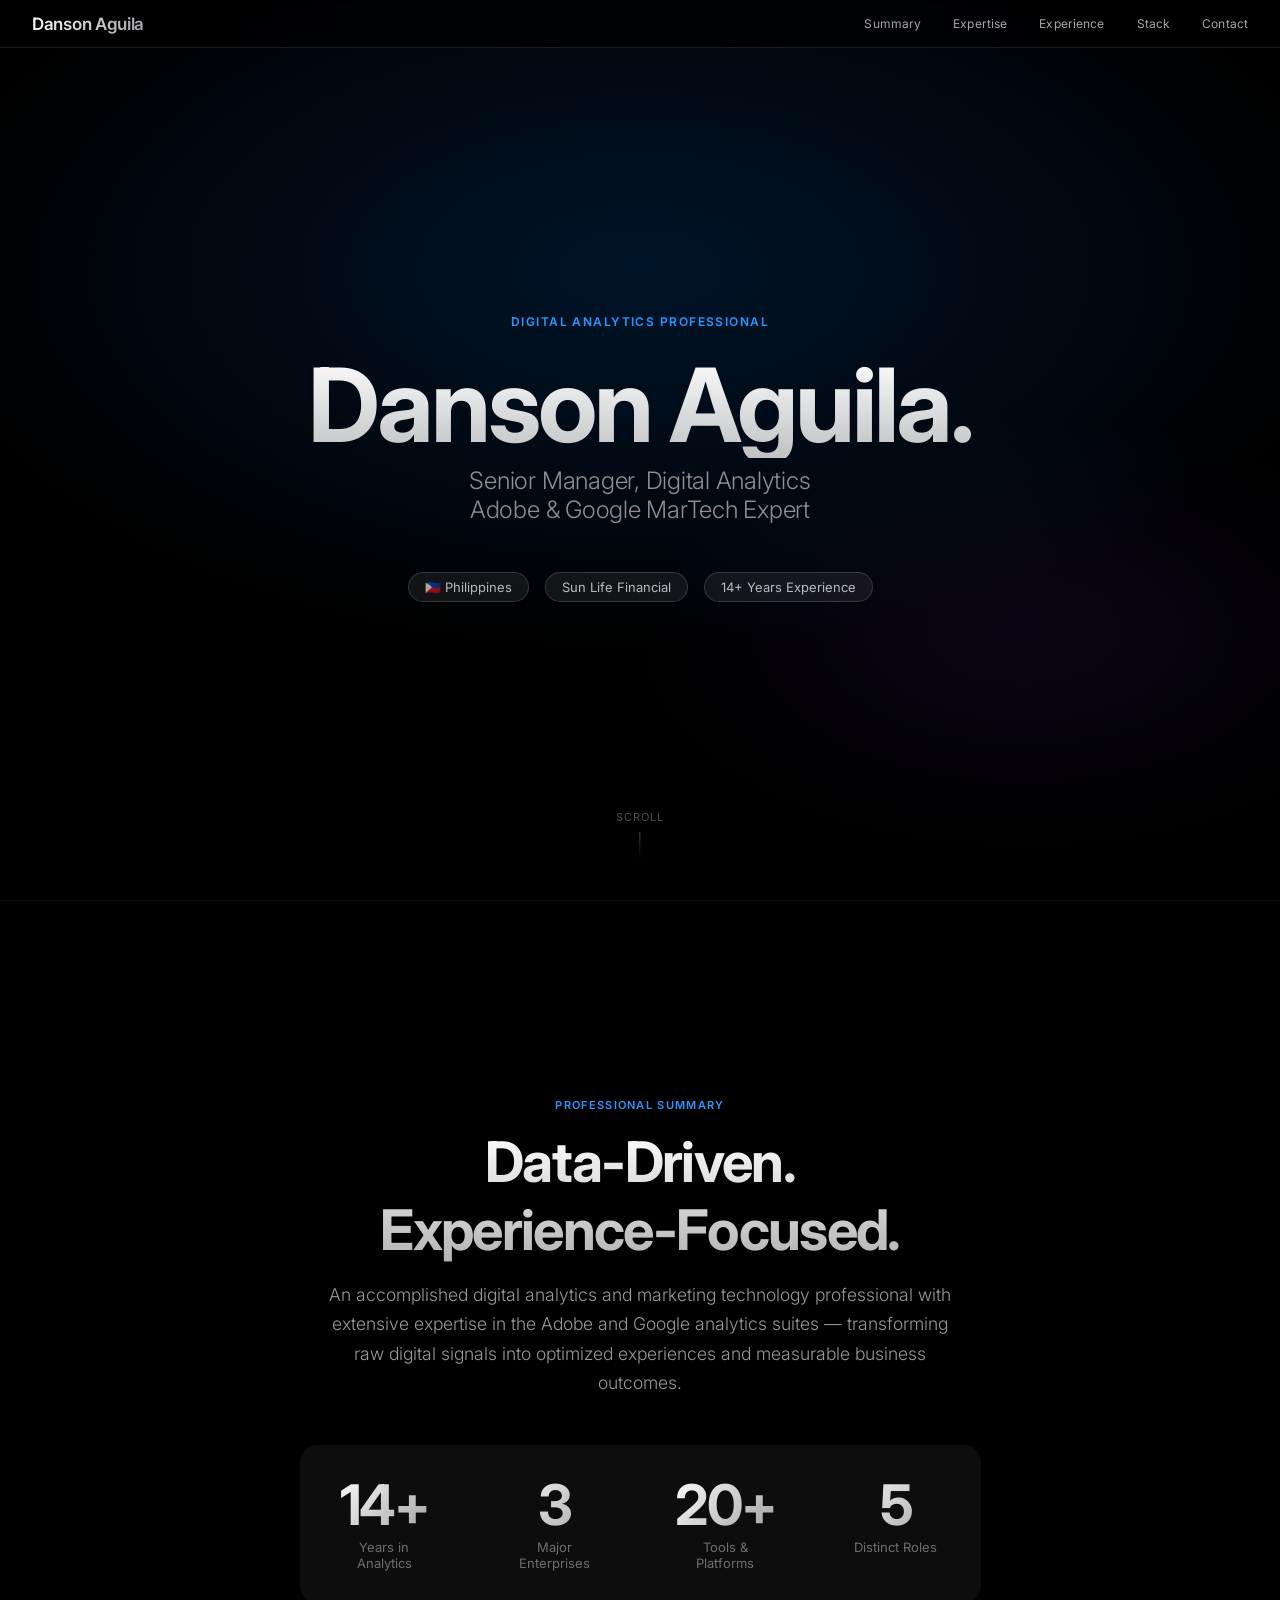
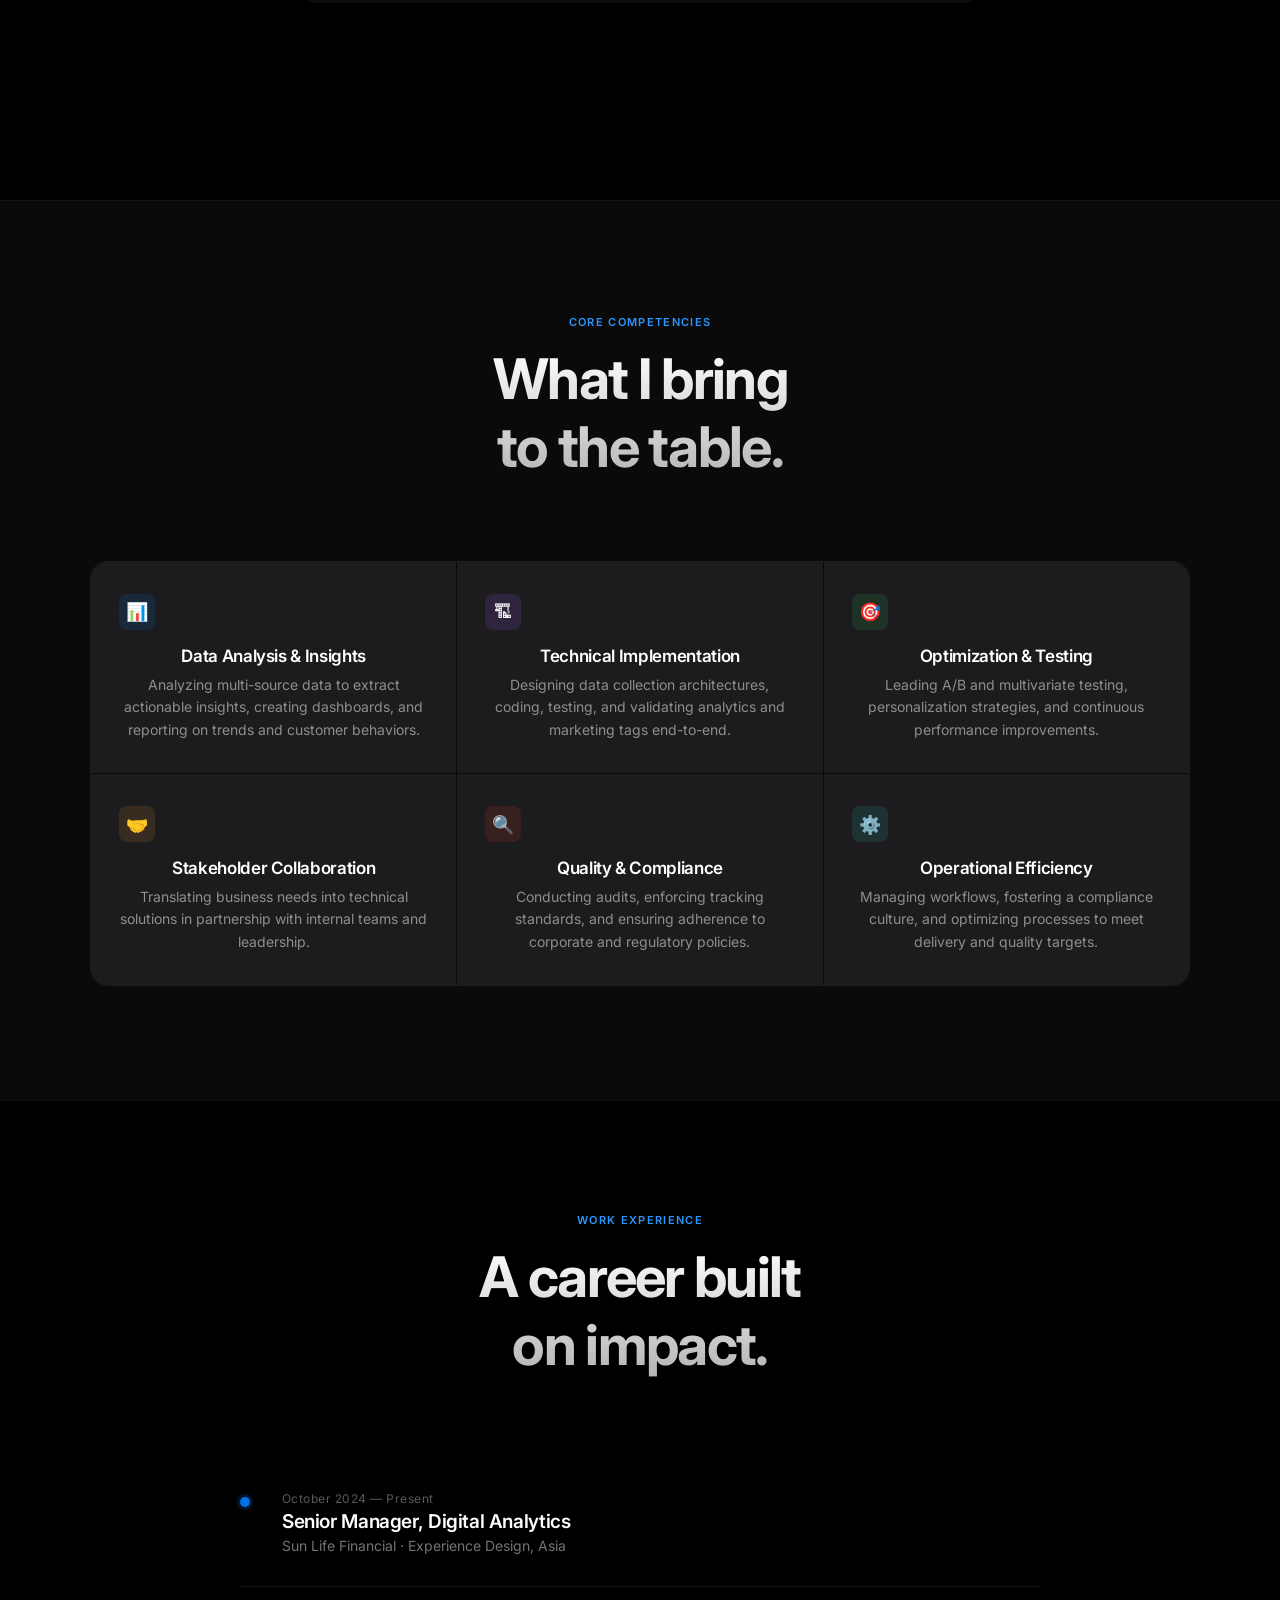
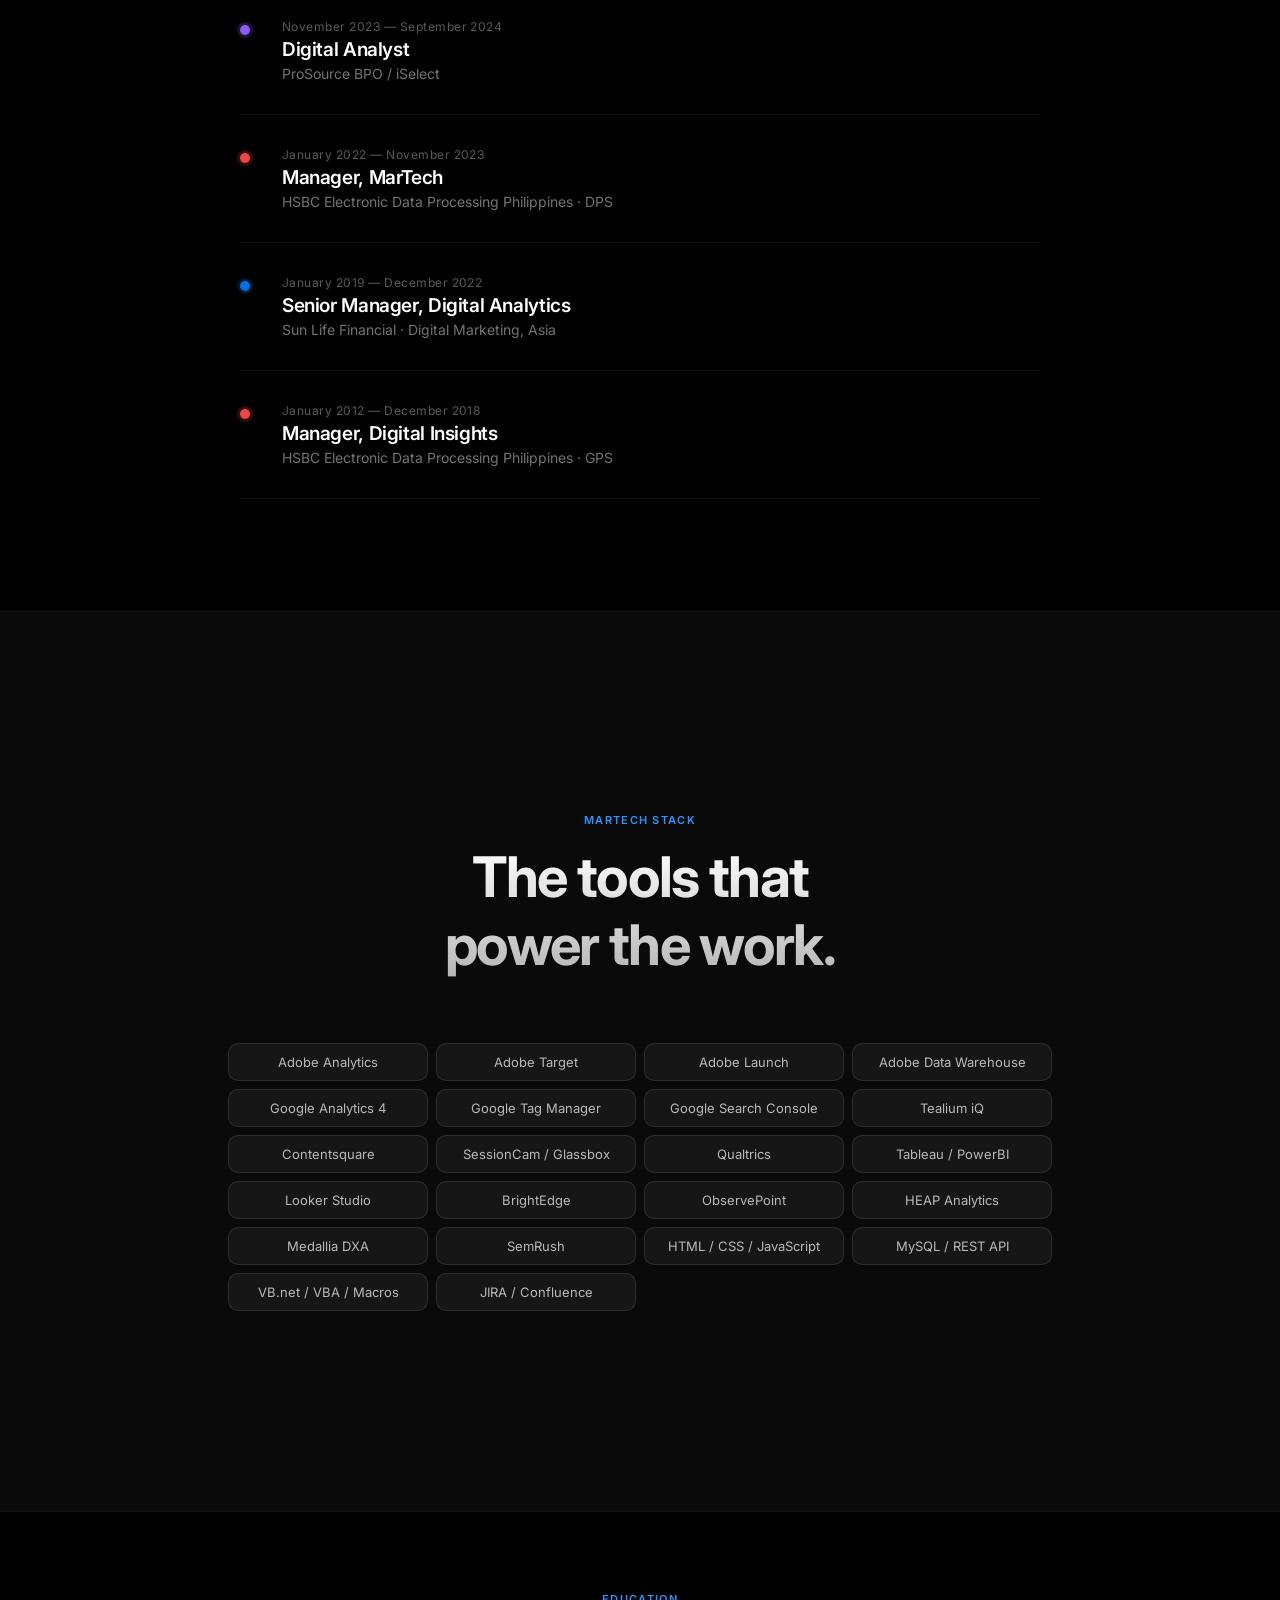
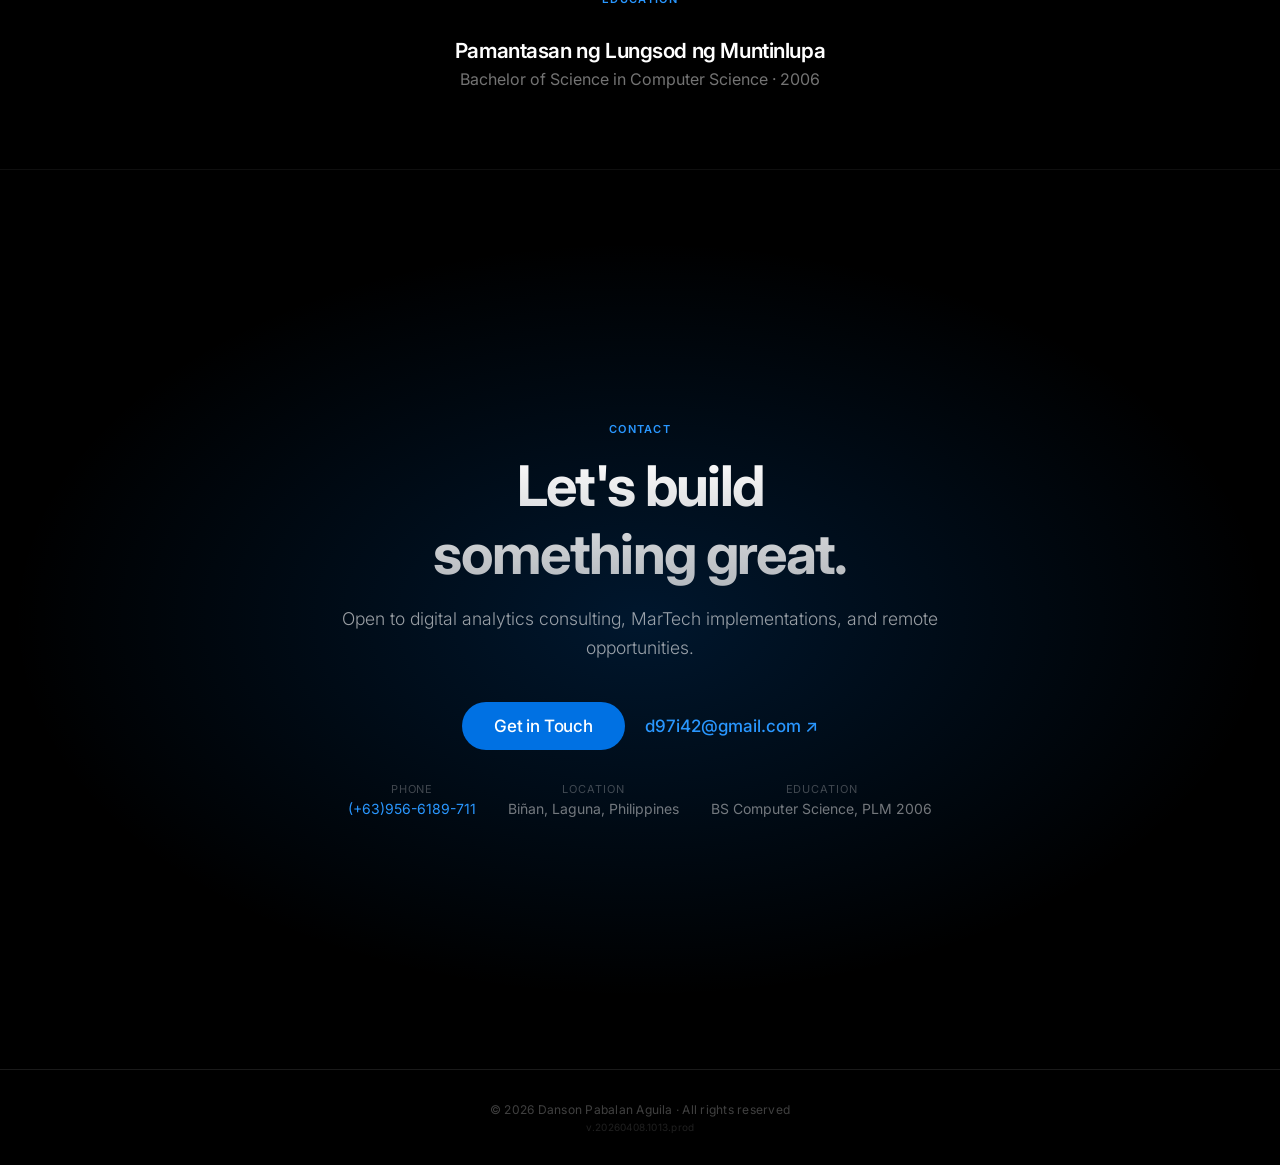
==== index.html @ a5441a05 "Update index.html" ====
<!DOCTYPE html>
<html lang="en">
<head>
<meta charset="UTF-8">
<meta name="viewport" content="width=device-width, initial-scale=1.0">
<title>Danson Aguila | Digital Analytics Professional</title>
<link rel="preconnect" href="https://fonts.googleapis.com">
<link href="https://fonts.googleapis.com/css2?family=Inter:wght@200;300;400;600;700&display=swap" rel="stylesheet">

<!-- Google Tag Manager -->
<script src="/scripts/gtm.js"></script>

<style>
  * { margin: 0; padding: 0; box-sizing: border-box; }

  :root {
    --apple-white: #f5f5f7;
    --apple-black: #1d1d1f;
    --apple-gray: #6e6e73;
    --apple-blue: #0071e3;
    --apple-blue-light: #2997ff;
    --apple-surface: #161617;
    --apple-card: #1c1c1e;
    --apple-card-border: rgba(255,255,255,0.08);
    --apple-divider: rgba(255,255,255,0.1);
    --font: -apple-system, BlinkMacSystemFont, 'SF Pro Display', 'Inter', 'Helvetica Neue', sans-serif;
  }

  html { scroll-behavior: smooth; }

  body {
    background: #000;
    color: var(--apple-white);
    font-family: var(--font);
    -webkit-font-smoothing: antialiased;
    overflow-x: hidden;
  }

  /* ===== NAV ===== */
  nav {
    position: fixed; top: 0; left: 0; right: 0; z-index: 100;
    background: rgba(0,0,0,0.72);
    backdrop-filter: blur(20px) saturate(180%);
    -webkit-backdrop-filter: blur(20px) saturate(180%);
    border-bottom: 0.5px solid rgba(255,255,255,0.1);
    display: flex; align-items: center; justify-content: space-between;
    padding: 0 2rem; height: 48px;
  }

  .nav-brand {
    font-size: 17px; font-weight: 600;
    background: linear-gradient(135deg, #fff 0%, #a0a0a5 100%);
    -webkit-background-clip: text; -webkit-text-fill-color: transparent;
    background-clip: text;
    letter-spacing: -0.3px;
  }

  .nav-links { display: flex; gap: 2rem; }
  .nav-links a {
    color: rgba(255,255,255,0.65); text-decoration: none;
    font-size: 12px; letter-spacing: 0.01em;
    transition: color 0.2s;
  }
  .nav-links a:hover { color: #fff; }

  /* ===== SLIDES ===== */
  .slide {
    min-height: 100vh;
    display: flex; flex-direction: column;
    align-items: center; justify-content: center;
    text-align: center; padding: 80px 2rem 4rem;
    position: relative; overflow: hidden;
  }

  .slide-hero {
    background:
      radial-gradient(ellipse 80% 60% at 50% 30%, rgba(0,113,227,0.18) 0%, transparent 70%),
      radial-gradient(ellipse 50% 40% at 80% 70%, rgba(100,50,200,0.10) 0%, transparent 60%),
      #000;
  }

  .slide-dark {
    background: #000;
    border-top: 0.5px solid rgba(255,255,255,0.06);
  }

  .slide-surface {
    background: #0a0a0a;
    border-top: 0.5px solid rgba(255,255,255,0.06);
  }

  .slide-cta {
    background:
      radial-gradient(ellipse 70% 60% at 50% 50%, rgba(0,113,227,0.2) 0%, transparent 70%),
      #000;
    border-top: 0.5px solid rgba(255,255,255,0.06);
  }

  /* ===== HERO ===== */
  .hero-eyebrow {
    font-size: 12px; font-weight: 600; letter-spacing: 0.12em;
    text-transform: uppercase; color: var(--apple-blue-light);
    margin-bottom: 1.5rem;
    opacity: 0; animation: fadeUp 0.8s 0.2s ease forwards;
  }

  .hero-title {
    font-size: clamp(3rem, 8vw, 7rem);
    font-weight: 700; line-height: 1.03; letter-spacing: -0.03em;
    background: linear-gradient(180deg, #fff 0%, rgba(255,255,255,0.75) 100%);
    -webkit-background-clip: text; -webkit-text-fill-color: transparent;
    background-clip: text;
    margin-bottom: 0.5rem;
    opacity: 0; animation: fadeUp 0.8s 0.35s ease forwards;
  }

  .hero-subtitle {
    font-size: clamp(1.1rem, 2.5vw, 1.5rem);
    font-weight: 300; letter-spacing: -0.01em;
    color: rgba(255,255,255,0.55);
    margin-bottom: 3rem;
    opacity: 0; animation: fadeUp 0.8s 0.5s ease forwards;
  }

  .hero-meta {
    display: flex; gap: 1rem; justify-content: center; flex-wrap: wrap;
    opacity: 0; animation: fadeUp 0.8s 0.65s ease forwards;
  }

  .meta-pill {
    background: rgba(255,255,255,0.07);
    border: 0.5px solid rgba(255,255,255,0.15);
    border-radius: 100px; padding: 6px 16px;
    font-size: 13px; color: rgba(255,255,255,0.7);
  }

  .scroll-cue {
    position: absolute; bottom: 2.5rem; left: 50%; transform: translateX(-50%);
    opacity: 0; animation: fadeIn 1s 1.2s ease forwards;
    font-size: 11px; letter-spacing: 0.08em; text-transform: uppercase;
    color: rgba(255,255,255,0.3); text-align: center;
    pointer-events: none;
  }
  .scroll-cue::after {
    content: ''; display: block; width: 1px; height: 28px;
    background: linear-gradient(to bottom, rgba(255,255,255,0.3), transparent);
    margin: 8px auto 0;
  }

  /* ===== SECTION TYPOGRAPHY ===== */
  .section-label {
    font-size: 11px; font-weight: 600; letter-spacing: 0.12em;
    text-transform: uppercase; color: var(--apple-blue-light);
    margin-bottom: 1rem;
  }

  .section-title {
    font-size: clamp(2rem, 5vw, 3.5rem);
    font-weight: 700; letter-spacing: -0.03em;
    background: linear-gradient(180deg, #fff 0%, rgba(255,255,255,0.7) 100%);
    -webkit-background-clip: text; -webkit-text-fill-color: transparent;
    background-clip: text;
    margin-bottom: 1rem;
  }

  .section-body {
    font-size: 1.1rem; font-weight: 300; line-height: 1.65;
    color: rgba(255,255,255,0.6); max-width: 640px; margin: 0 auto;
  }

  /* ===== STAT ROW ===== */
  .stat-row {
    display: flex; gap: 1px; justify-content: center;
    flex-wrap: wrap; max-width: 1000px; margin: 3rem auto 0;
    background: rgba(255,255,255,0.06); border-radius: 18px; overflow: hidden;
  }

  .stat {
    flex: 1; min-width: 160px;
    padding: 2rem; text-align: center;
    background: #0d0d0d;
  }

  .stat-num {
    font-size: 3.5rem; font-weight: 700; letter-spacing: -0.04em;
    background: linear-gradient(135deg, #fff, rgba(255,255,255,0.6));
    -webkit-background-clip: text; -webkit-text-fill-color: transparent;
    background-clip: text;
    line-height: 1;
  }

  .stat-label {
    font-size: 13px; color: rgba(255,255,255,0.4); margin-top: 6px;
  }

  /* ===== CARD GRID ===== */
  .card-grid {
    display: grid;
    grid-template-columns: repeat(auto-fit, minmax(280px, 1fr));
    gap: 1px; width: 100%; max-width: 1100px;
    margin: 4rem auto 0;
    border: 1px solid rgba(255,255,255,0.08);
    border-radius: 18px; overflow: hidden;
  }

  .card {
    background: var(--apple-card);
    padding: 2rem 1.75rem;
    transition: background 0.2s;
  }

  .card:hover { background: #242424; }

  .card-icon {
    width: 36px; height: 36px; border-radius: 8px;
    display: flex; align-items: center; justify-content: center;
    font-size: 18px; margin-bottom: 1rem;
  }

  .card-icon-blue   { background: rgba(0,113,227,0.15); }
  .card-icon-purple { background: rgba(150,80,230,0.15); }
  .card-icon-green  { background: rgba(40,200,100,0.12); }
  .card-icon-orange { background: rgba(255,150,40,0.12); }
  .card-icon-red    { background: rgba(255,60,60,0.12); }
  .card-icon-teal   { background: rgba(40,200,200,0.12); }

  .card h3 {
    font-size: 17px; font-weight: 600; letter-spacing: -0.02em;
    margin-bottom: 0.5rem; color: #fff;
  }

  .card p {
    font-size: 14px; line-height: 1.6; color: rgba(255,255,255,0.5);
  }

  /* ===== TIMELINE ===== */
  .timeline { width: 100%; max-width: 800px; margin: 4rem auto 0; }

  .timeline-item {
    display: flex; gap: 2rem; align-items: flex-start;
    padding: 2rem 0;
    border-bottom: 0.5px solid rgba(255,255,255,0.07);
    opacity: 0; transform: translateY(20px);
    transition: opacity 0.5s ease, transform 0.5s ease;
  }

  .timeline-item.visible { opacity: 1; transform: translateY(0); }

  .timeline-dot {
    width: 10px; height: 10px; border-radius: 50%;
    background: var(--apple-blue); flex-shrink: 0; margin-top: 6px;
    box-shadow: 0 0 0 3px rgba(0,113,227,0.2);
  }

  .timeline-content { flex: 1; text-align: left; }

  .timeline-period {
    font-size: 12px; color: rgba(255,255,255,0.35);
    letter-spacing: 0.04em; margin-bottom: 4px;
  }

  .timeline-role {
    font-size: 19px; font-weight: 600; letter-spacing: -0.02em;
    color: #fff; margin-bottom: 4px;
  }

  .timeline-company {
    font-size: 14px; color: rgba(255,255,255,0.45);
  }

  /* ===== SKILLS GRID ===== */
  .skills-grid {
    display: grid;
    grid-template-columns: repeat(auto-fit, minmax(200px, 1fr));
    gap: 8px; max-width: 1000px; margin: 3rem auto 0;
  }

  .skill-badge {
    background: rgba(255,255,255,0.05);
    border: 0.5px solid rgba(255,255,255,0.1);
    border-radius: 10px; padding: 10px 14px;
    font-size: 13px; color: rgba(255,255,255,0.7);
    transition: all 0.2s;
  }

  .skill-badge:hover {
    background: rgba(0,113,227,0.15);
    border-color: rgba(0,113,227,0.4);
    color: #fff;
  }

  /* ===== CTA BUTTONS ===== */
  .cta-btn {
    display: inline-block; margin-top: 2.5rem;
    background: var(--apple-blue); color: #fff;
    border-radius: 100px; padding: 14px 32px;
    font-size: 17px; font-weight: 500; text-decoration: none;
    transition: all 0.2s; cursor: pointer; border: none;
    font-family: var(--font);
    letter-spacing: -0.01em;
  }

  .cta-btn:hover { background: #0077ed; transform: scale(1.02); }
  .cta-btn:active { transform: scale(0.98); }

  .cta-secondary {
    display: inline-block; margin-top: 1rem; margin-left: 1rem;
    color: var(--apple-blue-light); font-size: 17px;
    text-decoration: none; font-weight: 500;
    transition: opacity 0.2s;
  }

  .cta-secondary:hover { opacity: 0.7; }

  /* ===== CONTACT INFO ===== */
  .contact-row {
    display: flex; gap: 2rem; justify-content: center;
    flex-wrap: wrap; margin-top: 2rem;
  }

  .contact-item {
    font-size: 14px; color: rgba(255,255,255,0.45); text-align: center;
  }

  .contact-item a {
    color: var(--apple-blue-light); text-decoration: none;
  }

  .contact-item-label {
    color: rgba(255,255,255,0.25); font-size: 11px;
    text-transform: uppercase; letter-spacing: 0.08em; margin-bottom: 4px;
  }

  /* ===== FOOTER ===== */
  footer {
    background: #000;
    border-top: 0.5px solid rgba(255,255,255,0.1);
    padding: 2rem; text-align: center;
    font-size: 12px; color: rgba(255,255,255,0.25);
    letter-spacing: 0.02em;
  }

  /* ===== ANIMATIONS ===== */
  @keyframes fadeUp {
    from { opacity: 0; transform: translateY(30px); }
    to   { opacity: 1; transform: translateY(0); }
  }

  @keyframes fadeIn {
    from { opacity: 0; }
    to   { opacity: 1; }
  }

  .reveal {
    opacity: 0; transform: translateY(24px);
    transition: opacity 0.6s ease, transform 0.6s ease;
  }

  .reveal.visible { opacity: 1; transform: translateY(0); }

  /* ===== MODAL ===== */
  .modal-overlay {
    display: none; position: fixed; inset: 0; z-index: 200;
    background: rgba(0,0,0,0.85);
    backdrop-filter: blur(12px);
    -webkit-backdrop-filter: blur(12px);
    align-items: center; justify-content: center;
  }

  .modal-overlay.open { display: flex; }

  .modal {
    background: #1c1c1e;
    border: 0.5px solid rgba(255,255,255,0.12);
    border-radius: 20px; padding: 2.5rem;
    width: min(480px, 90vw); position: relative;
  }

  .modal h3 {
    font-size: 22px; font-weight: 600;
    margin-bottom: 1.5rem; color: #fff;
  }

  .modal label {
    display: block; margin-bottom: 1rem;
  }

  .modal label span {
    display: block; font-size: 12px;
    color: rgba(255,255,255,0.4); margin-bottom: 6px;
  }

  .modal input, .modal textarea {
    width: 100%;
    background: rgba(255,255,255,0.06);
    border: 0.5px solid rgba(255,255,255,0.12);
    border-radius: 10px; padding: 10px 14px;
    color: #fff; font-family: var(--font);
    font-size: 15px; outline: none;
    transition: border-color 0.2s;
  }

  .modal input:focus, .modal textarea:focus {
    border-color: var(--apple-blue);
  }

  .modal textarea { height: 100px; resize: none; }

  .modal-close {
    position: absolute; top: 1.25rem; right: 1.25rem;
    background: rgba(255,255,255,0.1); border: none;
    color: rgba(255,255,255,0.6); border-radius: 50%;
    width: 30px; height: 30px; font-size: 16px; cursor: pointer;
    display: flex; align-items: center; justify-content: center;
    transition: background 0.2s; font-family: var(--font);
  }

  .modal-close:hover { background: rgba(255,255,255,0.18); }

  /* ===== NOTIFICATION ===== */
  .notification {
    position: fixed; bottom: 2rem; left: 50%;
    transform: translateX(-50%);
    background: #1c1c1e; border: 0.5px solid rgba(255,255,255,0.15);
    border-radius: 12px; padding: 1rem 1.5rem;
    font-size: 14px; color: #fff; z-index: 300;
    display: flex; align-items: center; gap: 1rem;
    box-shadow: 0 8px 32px rgba(0,0,0,0.5);
  }

  .notification[hidden] { display: none; }

  .notif-close {
    background: none; border: none; color: rgba(255,255,255,0.5);
    cursor: pointer; font-size: 18px; font-family: var(--font);
  }

  /* ===== SCROLL TO TOP ===== */
  #scrollToTopBtn {
    position: fixed; bottom: 2rem; right: 2rem;
    background: rgba(255,255,255,0.1);
    border: 0.5px solid rgba(255,255,255,0.15);
    color: #fff; border-radius: 50%;
    width: 42px; height: 42px; font-size: 18px;
    cursor: pointer; display: none;
    align-items: center; justify-content: center;
    transition: all 0.2s; font-family: var(--font);
    backdrop-filter: blur(10px);
  }

  #scrollToTopBtn:hover { background: rgba(255,255,255,0.18); }
  #scrollToTopBtn.visible { display: flex; }

  /* ===== RESPONSIVE ===== */
  @media (max-width: 600px) {
    .nav-links { display: none; }
    .cta-secondary { display: block; margin-left: 0; margin-top: 1rem; }
  }
</style>
</head>
<body>

<!-- Google Tag Manager (noscript fallback) -->
<noscript>
  <iframe src="https://www.googletagmanager.com/ns.html?id=GTM-WBB2NXQK"
          height="0" width="0" style="display:none;visibility:hidden"></iframe>
</noscript>

<!-- ===== NAVIGATION ===== -->
<nav>
  <span class="nav-brand"><a href="#danson">Danson Aguila</a></span>
  <div class="nav-links">
    <a href="#summary">Summary</a>
    <a href="#competencies">Expertise</a>
    <a href="#experience">Experience</a>
    <a href="#stack">Stack</a>
    <a href="#contact">Contact</a>
  </div>
</nav>

<!-- ===== SLIDE 1: HERO ===== -->
<section class="slide slide-hero" id="danson">
  <div class="hero-eyebrow">Digital Analytics Professional</div>
  <h1 class="hero-title">Danson Aguila.</h1>
  <p class="hero-subtitle">
    Senior Manager, Digital Analytics<br>
    Adobe &amp; Google MarTech Expert
  </p>
  <div class="hero-meta">
    <span class="meta-pill">🇵🇭 Philippines</span>
    <span class="meta-pill">Sun Life Financial</span>
    <span class="meta-pill">14+ Years Experience</span>
  </div>
  <div class="scroll-cue">Scroll</div>
</section>

<!-- ===== SLIDE 2: SUMMARY ===== -->
<section class="slide slide-dark" id="summary" style="padding: 7rem 2rem;">
  <div class="reveal section-label">Professional Summary</div>
  <div class="reveal section-title" style="transition-delay: 0.1s">
    Data-Driven.<br>Experience-Focused.
  </div>
  <p class="reveal section-body" style="transition-delay: 0.2s">
    An accomplished digital analytics and marketing technology professional with extensive expertise in the Adobe and Google analytics suites — transforming raw digital signals into optimized experiences and measurable business outcomes.
  </p>

  <div class="stat-row reveal" style="transition-delay: 0.3s">
    <div class="stat">
      <div class="stat-num">14+</div>
      <div class="stat-label">Years in Analytics</div>
    </div>
    <div class="stat">
      <div class="stat-num">3</div>
      <div class="stat-label">Major Enterprises</div>
    </div>
    <div class="stat">
      <div class="stat-num">20+</div>
      <div class="stat-label">Tools &amp; Platforms</div>
    </div>
    <div class="stat">
      <div class="stat-num">5</div>
      <div class="stat-label">Distinct Roles</div>
    </div>
  </div>
</section>

<!-- ===== SLIDE 3: CORE COMPETENCIES ===== -->
<section class="slide slide-surface" id="competencies" style="padding: 7rem 2rem;">
  <div class="reveal section-label">Core Competencies</div>
  <div class="reveal section-title" style="transition-delay: 0.1s">
    What I bring<br>to the table.
  </div>

  <div class="card-grid reveal" style="transition-delay: 0.25s">
    <div class="card">
      <div class="card-icon card-icon-blue">📊</div>
      <h3>Data Analysis &amp; Insights</h3>
      <p>Analyzing multi-source data to extract actionable insights, creating dashboards, and reporting on trends and customer behaviors.</p>
    </div>
    <div class="card">
      <div class="card-icon card-icon-purple">🏗</div>
      <h3>Technical Implementation</h3>
      <p>Designing data collection architectures, coding, testing, and validating analytics and marketing tags end-to-end.</p>
    </div>
    <div class="card">
      <div class="card-icon card-icon-green">🎯</div>
      <h3>Optimization &amp; Testing</h3>
      <p>Leading A/B and multivariate testing, personalization strategies, and continuous performance improvements.</p>
    </div>
    <div class="card">
      <div class="card-icon card-icon-orange">🤝</div>
      <h3>Stakeholder Collaboration</h3>
      <p>Translating business needs into technical solutions in partnership with internal teams and leadership.</p>
    </div>
    <div class="card">
      <div class="card-icon card-icon-red">🔍</div>
      <h3>Quality &amp; Compliance</h3>
      <p>Conducting audits, enforcing tracking standards, and ensuring adherence to corporate and regulatory policies.</p>
    </div>
    <div class="card">
      <div class="card-icon card-icon-teal">⚙️</div>
      <h3>Operational Efficiency</h3>
      <p>Managing workflows, fostering a compliance culture, and optimizing processes to meet delivery and quality targets.</p>
    </div>
  </div>
</section>

<!-- ===== SLIDE 4: EXPERIENCE ===== -->
<section class="slide slide-dark" id="experience" style="padding: 7rem 2rem;">
  <div class="reveal section-label">Work Experience</div>
  <div class="reveal section-title" style="transition-delay: 0.1s">
    A career built<br>on impact.
  </div>

  <div class="timeline">
    <div class="timeline-item">
      <div class="timeline-dot" style="background:#0071e3; box-shadow:0 0 0 3px rgba(0,113,227,0.2)"></div>
      <div class="timeline-content">
        <div class="timeline-period">October 2024 — Present</div>
        <div class="timeline-role">Senior Manager, Digital Analytics</div>
        <div class="timeline-company">Sun Life Financial · Experience Design, Asia</div>
      </div>
    </div>
    <div class="timeline-item">
      <div class="timeline-dot" style="background:#8b5cf6; box-shadow:0 0 0 3px rgba(139,92,246,0.2)"></div>
      <div class="timeline-content">
        <div class="timeline-period">November 2023 — September 2024</div>
        <div class="timeline-role">Digital Analyst</div>
        <div class="timeline-company">ProSource BPO / iSelect</div>
      </div>
    </div>
    <div class="timeline-item">
      <div class="timeline-dot" style="background:#ef4444; box-shadow:0 0 0 3px rgba(239,68,68,0.2)"></div>
      <div class="timeline-content">
        <div class="timeline-period">January 2022 — November 2023</div>
        <div class="timeline-role">Manager, MarTech</div>
        <div class="timeline-company">HSBC Electronic Data Processing Philippines · DPS</div>
      </div>
    </div>
    <div class="timeline-item">
      <div class="timeline-dot" style="background:#0071e3; box-shadow:0 0 0 3px rgba(0,113,227,0.2)"></div>
      <div class="timeline-content">
        <div class="timeline-period">January 2019 — December 2022</div>
        <div class="timeline-role">Senior Manager, Digital Analytics</div>
        <div class="timeline-company">Sun Life Financial · Digital Marketing, Asia</div>
      </div>
    </div>
    <div class="timeline-item">
      <div class="timeline-dot" style="background:#ef4444; box-shadow:0 0 0 3px rgba(239,68,68,0.2)"></div>
      <div class="timeline-content">
        <div class="timeline-period">January 2012 — December 2018</div>
        <div class="timeline-role">Manager, Digital Insights</div>
        <div class="timeline-company">HSBC Electronic Data Processing Philippines · GPS</div>
      </div>
    </div>
  </div>
</section>

<!-- ===== SLIDE 5: TECH STACK ===== -->
<section class="slide slide-surface" id="stack" style="padding: 7rem 2rem;">
  <div class="reveal section-label">Martech Stack</div>
  <div class="reveal section-title" style="transition-delay: 0.1s">
    The tools that<br>power the work.
  </div>

  <div class="skills-grid reveal" style="transition-delay: 0.2s">
    <div class="skill-badge">Adobe Analytics</div>
    <div class="skill-badge">Adobe Target</div>
    <div class="skill-badge">Adobe Launch</div>
    <div class="skill-badge">Adobe Data Warehouse</div>
    <div class="skill-badge">Google Analytics 4</div>
    <div class="skill-badge">Google Tag Manager</div>
    <div class="skill-badge">Google Search Console</div>
    <div class="skill-badge">Tealium iQ</div>
    <div class="skill-badge">Contentsquare</div>
    <div class="skill-badge">SessionCam / Glassbox</div>
    <div class="skill-badge">Qualtrics</div>
    <div class="skill-badge">Tableau / PowerBI</div>
    <div class="skill-badge">Looker Studio</div>
    <div class="skill-badge">BrightEdge</div>
    <div class="skill-badge">ObservePoint</div>
    <div class="skill-badge">HEAP Analytics</div>
    <div class="skill-badge">Medallia DXA</div>
    <div class="skill-badge">SemRush</div>
    <div class="skill-badge">HTML / CSS / JavaScript</div>
    <div class="skill-badge">MySQL / REST API</div>
    <div class="skill-badge">VB.net / VBA / Macros</div>
    <div class="skill-badge">JIRA / Confluence</div>
  </div>
</section>

<!-- ===== SLIDE 6: EDUCATION ===== -->
<section class="slide slide-dark" id="education" style="padding: 5rem 2rem; min-height: unset;">
  <div class="reveal section-label">Education</div>
  <div class="reveal" style="transition-delay: 0.1s; margin-top: 1rem;">
    <p style="font-size: 1.3rem; font-weight: 600; color: #fff; letter-spacing: -0.02em;">
      Pamantasan ng Lungsod ng Muntinlupa
    </p>
    <p style="font-size: 1rem; color: rgba(255,255,255,0.45); margin-top: 0.4rem;">
      Bachelor of Science in Computer Science · 2006
    </p>
  </div>
</section>

<!-- ===== SLIDE 7: CONTACT CTA ===== -->
<section class="slide slide-cta" id="contact" style="padding: 7rem 2rem;">
  <div class="reveal section-label">Contact</div>
  <div class="reveal section-title" style="transition-delay: 0.1s">
    Let's build<br>something great.
  </div>
  <p class="reveal section-body" style="transition-delay: 0.2s">
    Open to digital analytics consulting, MarTech implementations, and remote opportunities.
  </p>
  <div class="reveal" style="transition-delay: 0.3s">
    <button class="cta-btn" id="email-cta">Get in Touch</button>
    <a class="cta-secondary" href="mailto:d97i42@gmail.com">d97i42@gmail.com ↗</a>
  </div>
  <div class="contact-row reveal" style="transition-delay: 0.4s">
    <div class="contact-item">
      <div class="contact-item-label">Phone</div>
      <a href="tel:+639566189711">(+63)956-6189-711</a>
    </div>
    <div class="contact-item">
      <div class="contact-item-label">Location</div>
      Biñan, Laguna, Philippines
    </div>
    <div class="contact-item">
      <div class="contact-item-label">Education</div>
      BS Computer Science, PLM 2006
    </div>
  </div>
</section>

<!-- ===== FOOTER ===== -->
<footer>
  &copy; 2026 Danson Pabalan Aguila · All rights reserved
  <small style="display:block; margin-top:4px; opacity:0.5">v.20260408.1013.prod</small>
</footer>

<!-- ===== SCROLL TO TOP ===== -->
<button id="scrollToTopBtn" title="Scroll to top" aria-label="Scroll to top">↑</button>

<!-- ===== CONTACT MODAL ===== -->
<div id="email-modal" class="modal-overlay">
  <div class="modal">
    <button class="modal-close" id="modal-close" aria-label="Close">×</button>
    <h3>Get in Touch</h3>
    <form id="email-form" action="https://formspree.io/f/mzzvplly" method="POST" novalidate>
      <label>
        <span>Subject</span>
        <input type="text" name="subject" id="subject" maxlength="50"
               placeholder="What do you want to talk about?" required>
        <small class="error" data-for="subject" style="color:#ff6b6b; font-size:12px; margin-top:4px; display:block"></small>
      </label>
      <label>
        <span>Message</span>
        <textarea name="message" id="message" maxlength="250"
                  placeholder="Type your message here…" required></textarea>
        <small class="error" data-for="message" style="color:#ff6b6b; font-size:12px; margin-top:4px; display:block"></small>
      </label>
      <label>
        <span>Your Email</span>
        <input type="email" name="_replyto" id="from" maxlength="50"
               placeholder="How can I reach you?" required>
        <small class="error" data-for="from" style="color:#ff6b6b; font-size:12px; margin-top:4px; display:block"></small>
      </label>
      <button type="submit" class="cta-btn" style="width:100%; margin-top:0.5rem; font-size:15px; padding:12px 16px;">
        Send Message
      </button>
    </form>
  </div>
</div>

<!-- ===== SUCCESS NOTIFICATION ===== -->
<div id="success-notif" class="notification" hidden>
  <button id="notif-close" class="notif-close" aria-label="Close notification">×</button>
  <p>✓ Message sent! I'll get back to you soon.</p>
</div>

<!-- ===== SCRIPTS ===== -->
<script src="/scripts/main.js"></script>

<script>
  // ── Scroll reveal ──
  const observer = new IntersectionObserver((entries) => {
    entries.forEach(e => {
      if (e.isIntersecting) e.target.classList.add('visible');
    });
  }, { threshold: 0.12 });

  document.querySelectorAll('.reveal, .timeline-item').forEach(el => observer.observe(el));

  // ── Scroll to top button ──
  const scrollBtn = document.getElementById('scrollToTopBtn');
  window.addEventListener('scroll', () => {
    scrollBtn.classList.toggle('visible', window.scrollY > 400);
  });
  scrollBtn.addEventListener('click', () => window.scrollTo({ top: 0, behavior: 'smooth' }));

  // ── Modal open/close ──
  const modal = document.getElementById('email-modal');
  const openBtn = document.getElementById('email-cta');
  const closeBtn = document.getElementById('modal-close');

  openBtn.addEventListener('click', () => modal.classList.add('open'));
  closeBtn.addEventListener('click', () => modal.classList.remove('open'));
  modal.addEventListener('click', (e) => { if (e.target === modal) modal.classList.remove('open'); });

  // ── Form submission (Formspree) ──
  const form = document.getElementById('email-form');
  const successNotif = document.getElementById('success-notif');
  const notifClose = document.getElementById('notif-close');

  form.addEventListener('submit', async (e) => {
    e.preventDefault();

    // Clear previous errors
    document.querySelectorAll('.error').forEach(el => el.textContent = '');

    const subject = document.getElementById('subject').value.trim();
    const message = document.getElementById('message').value.trim();
    const from    = document.getElementById('from').value.trim();
    let valid = true;

    if (!subject) {
      document.querySelector('[data-for="subject"]').textContent = 'Please enter a subject.';
      valid = false;
    }
    if (!message) {
      document.querySelector('[data-for="message"]').textContent = 'Please enter a message.';
      valid = false;
    }
    if (!from || !/^[^\s@]+@[^\s@]+\.[^\s@]+$/.test(from)) {
      document.querySelector('[data-for="from"]').textContent = 'Please enter a valid email address.';
      valid = false;
    }

    if (!valid) return;

    // Submit to Formspree (replace YOUR_FORM_ID in the action above)
    try {
      const res = await fetch(form.action, {
        method: 'POST',
        body: new FormData(form),
        headers: { 'Accept': 'application/json' }
      });

      if (res.ok) {
        form.reset();
        modal.classList.remove('open');
        successNotif.hidden = false;
        setTimeout(() => { successNotif.hidden = true; }, 5000);
      } else {
        alert('Something went wrong. Please try emailing me directly at d97i42@gmail.com');
      }
    } catch {
      alert('Could not send the message. Please email me directly at d97i42@gmail.com');
    }
  });

  notifClose.addEventListener('click', () => { successNotif.hidden = true; });
</script>
</body>
</html>
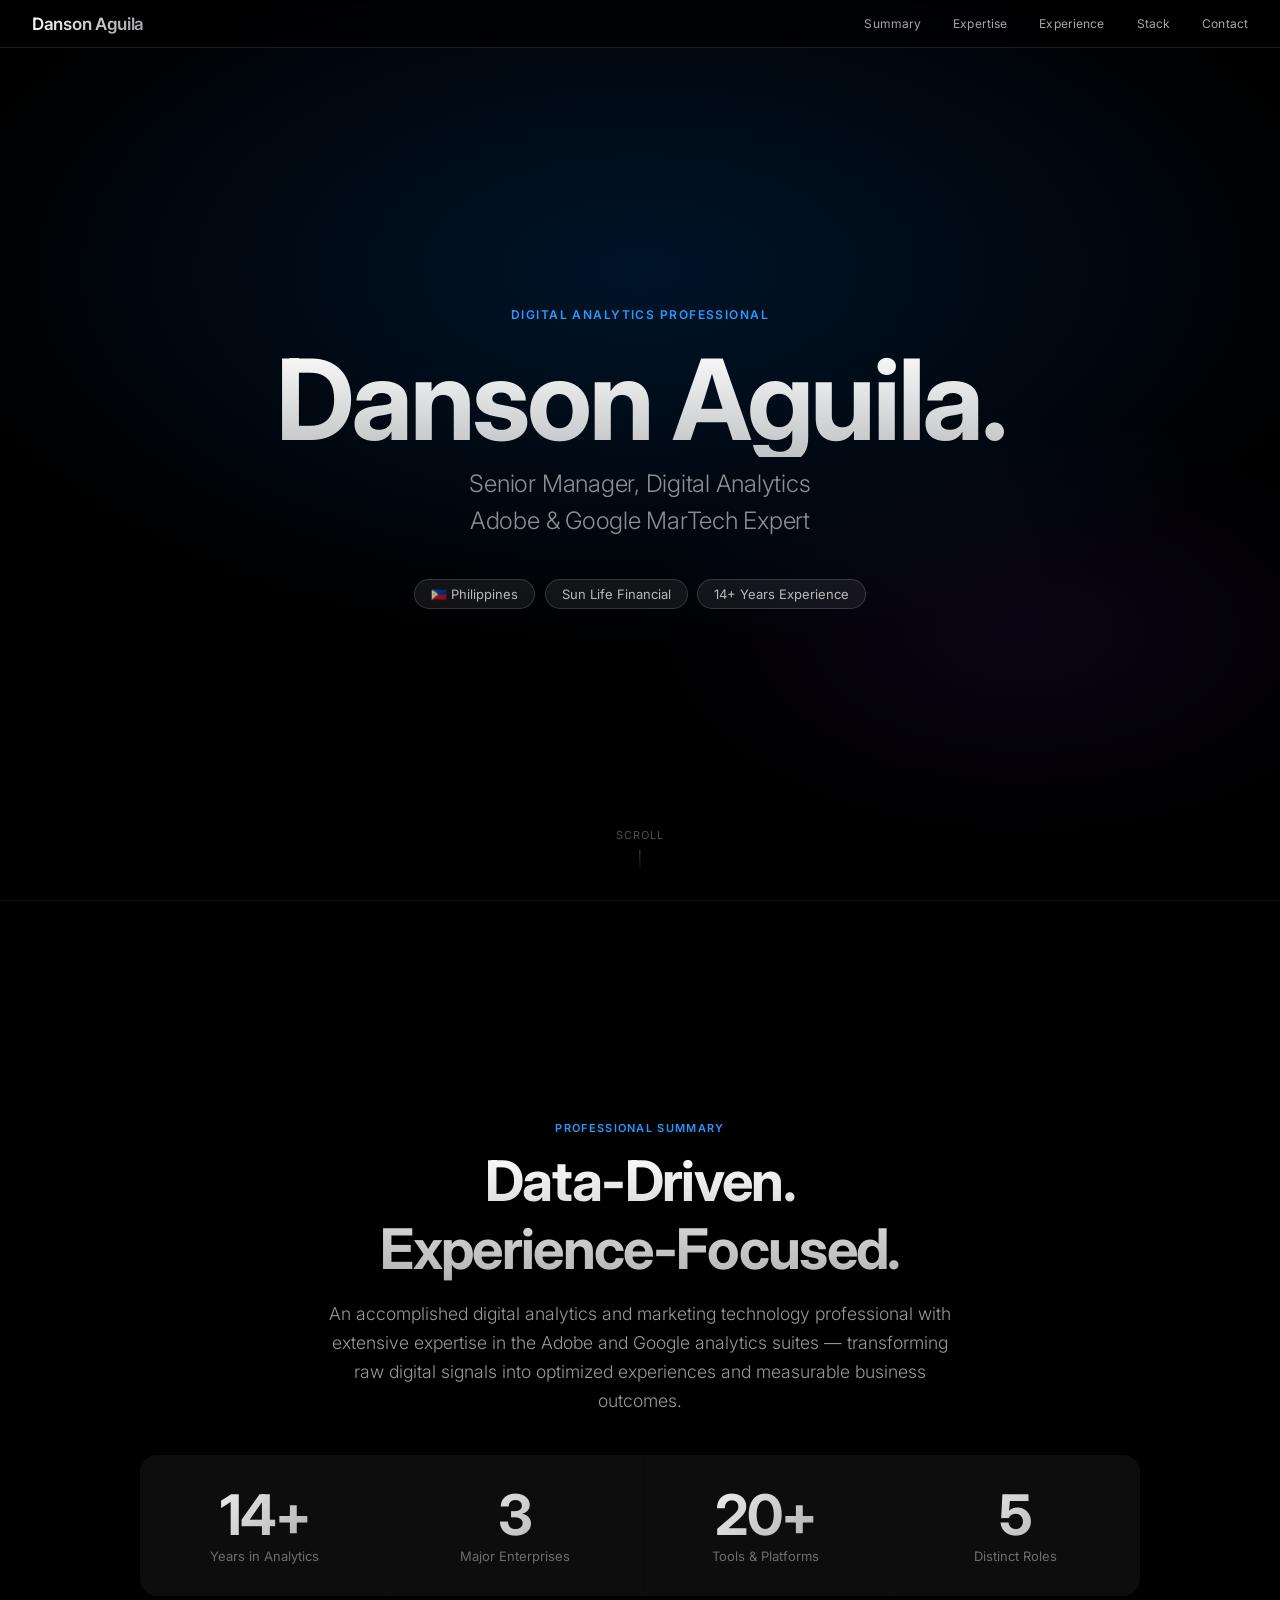
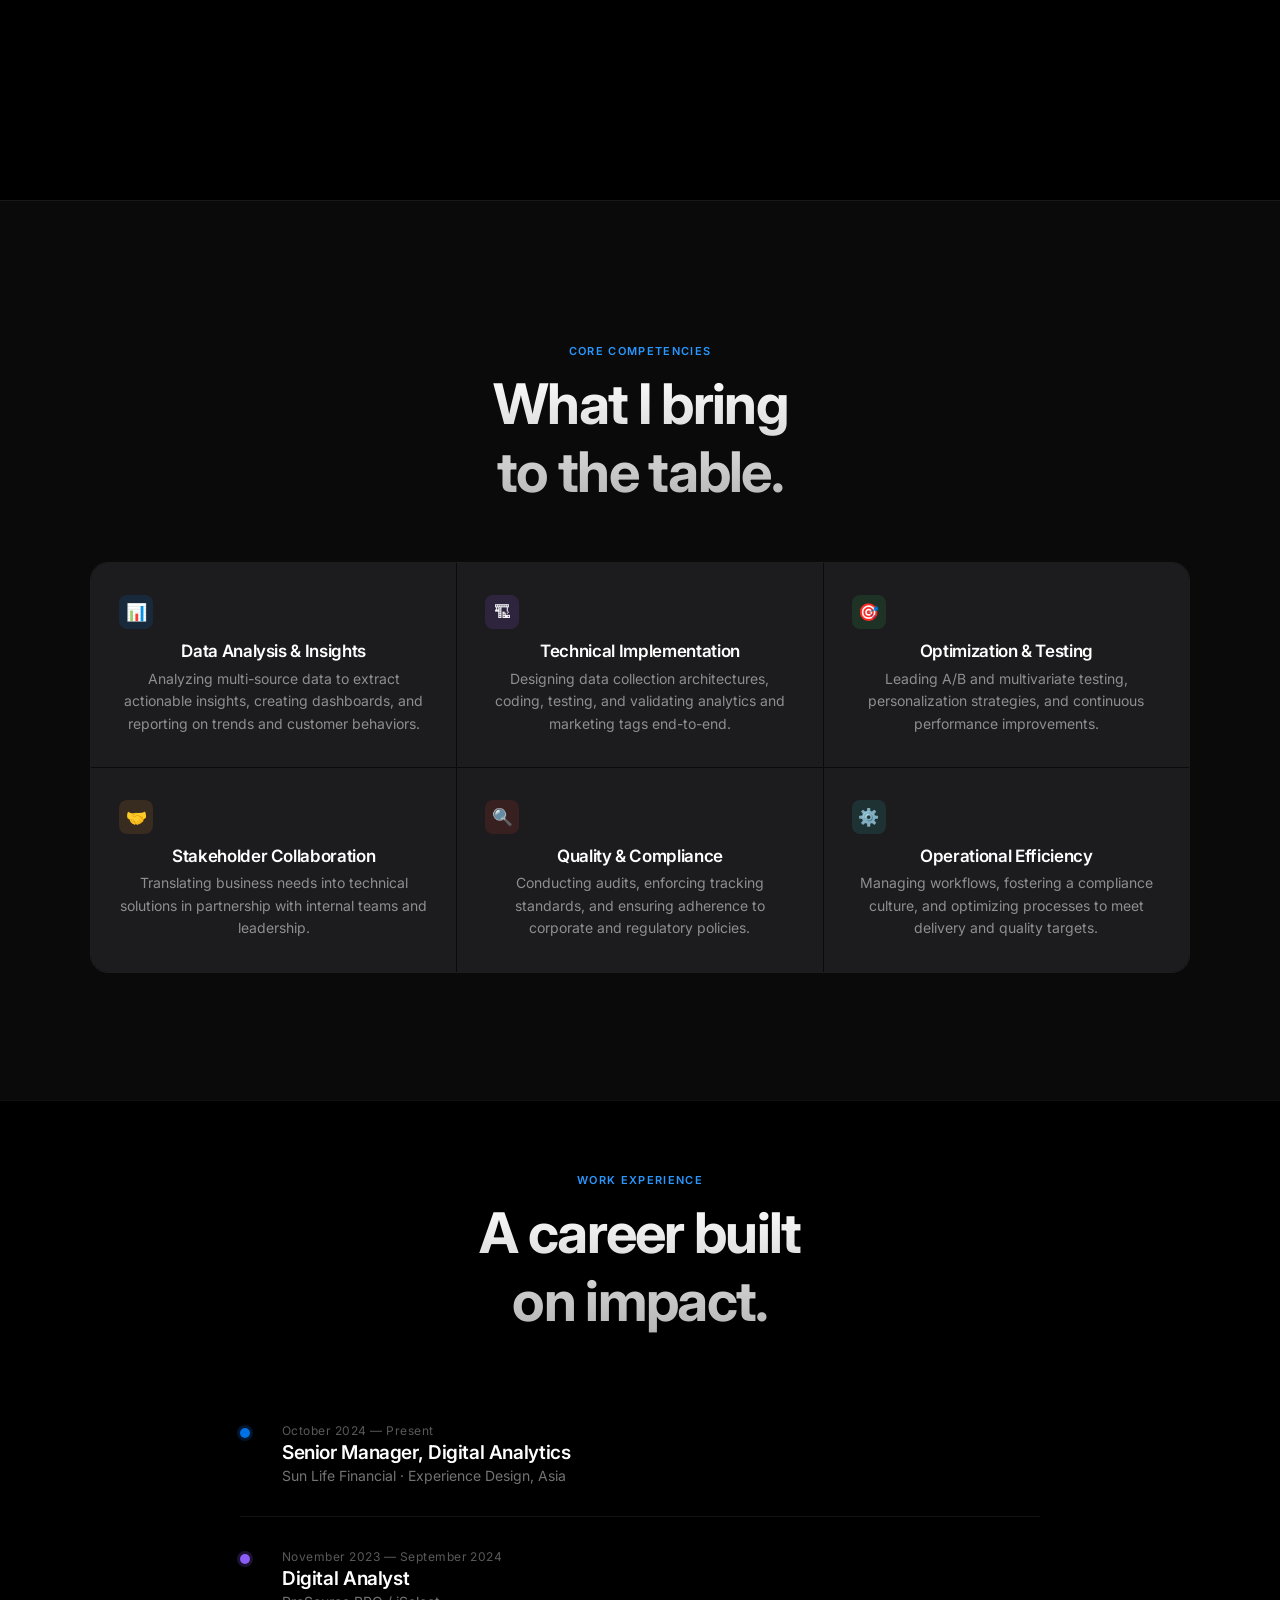
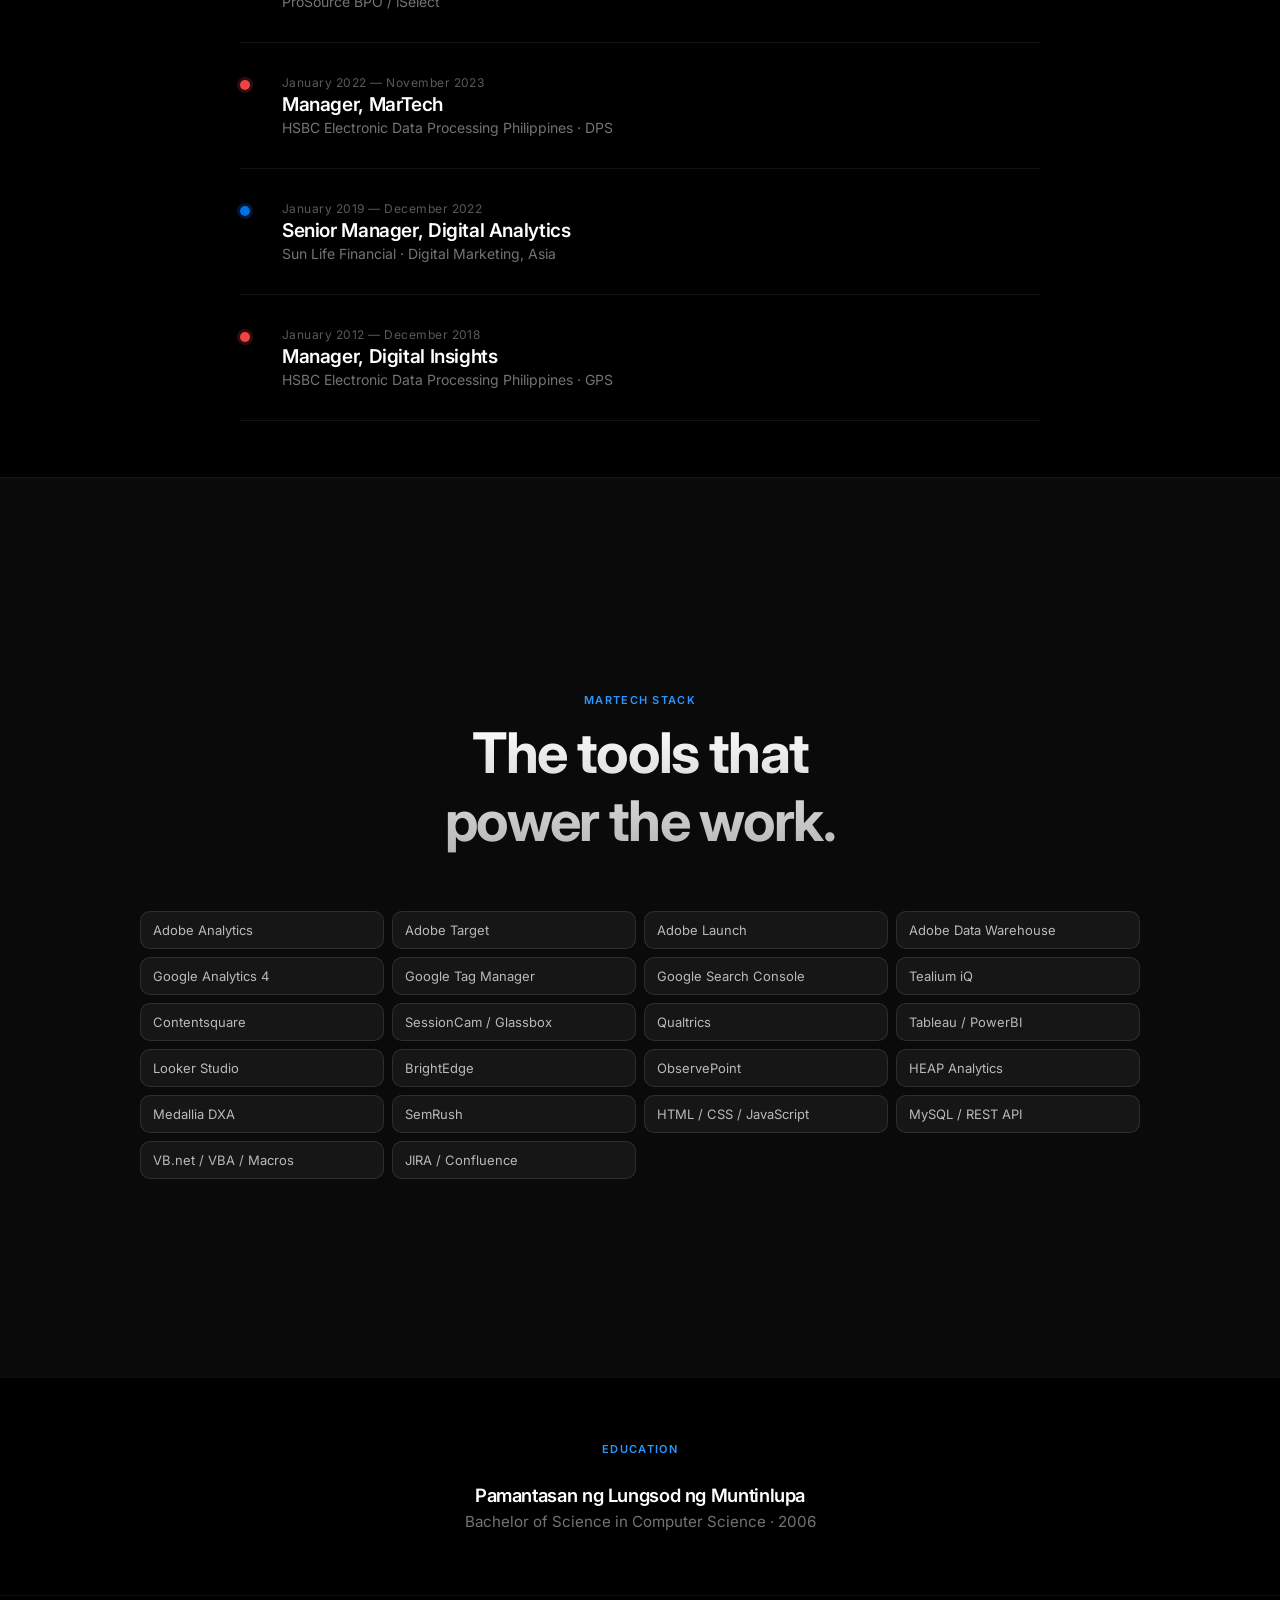
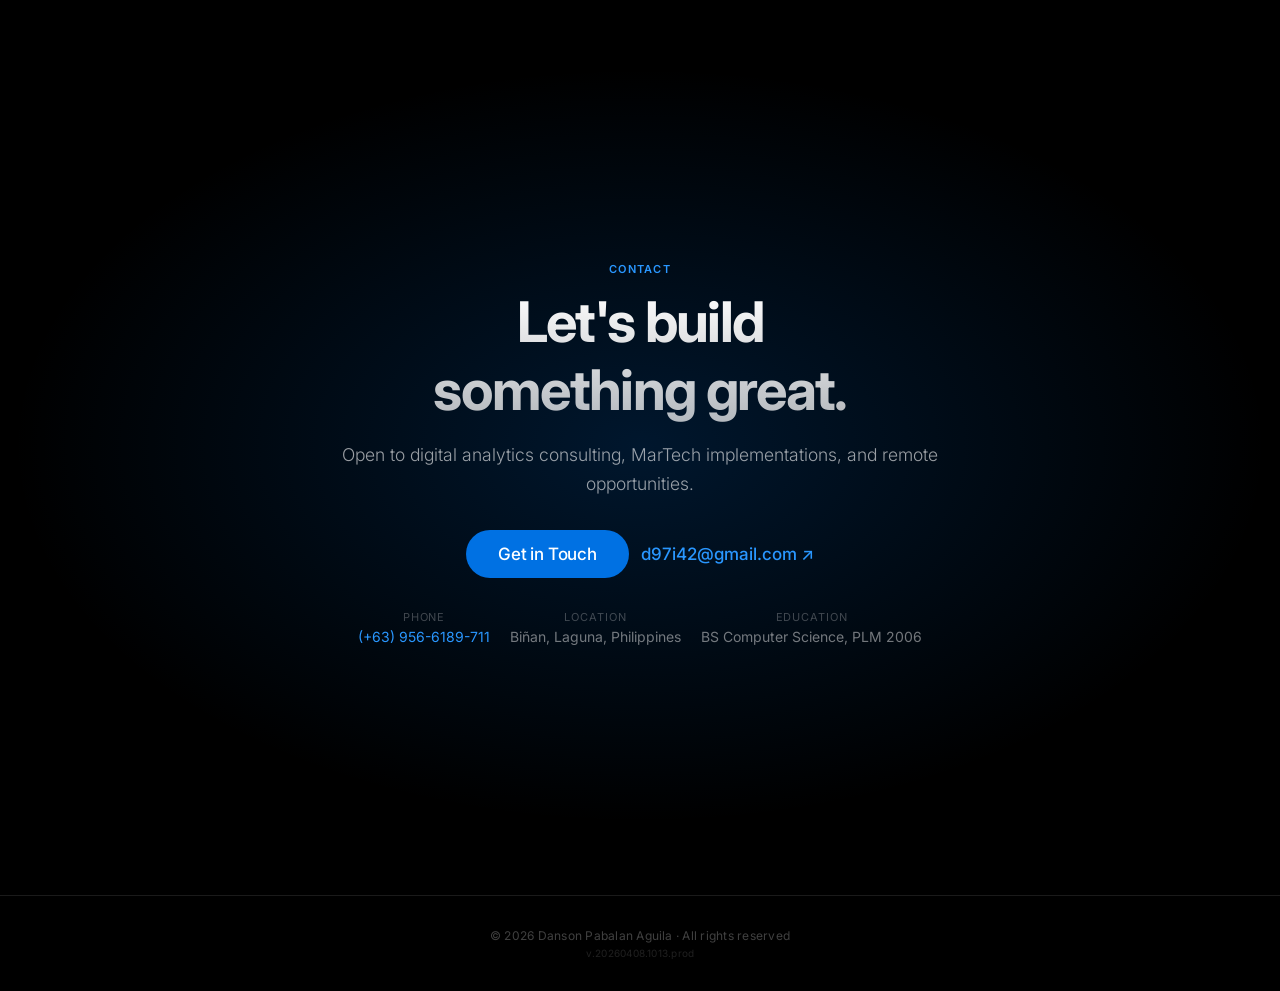
==== commit 9c0a79ff: "Update index.html <!-- index3.html -->" ====
--- a/index.html
+++ b/index.html
@@ -1,9 +1,12 @@
+<!-- index3.html -->
+
 <!DOCTYPE html>
 <html lang="en">
 <head>
 <meta charset="UTF-8">
 <meta name="viewport" content="width=device-width, initial-scale=1.0">
 <title>Danson Aguila | Digital Analytics Professional</title>
+<link rel="icon" type="image/x-icon" href="/images/icon@240x240.png">
 <link rel="preconnect" href="https://fonts.googleapis.com">
 <link href="https://fonts.googleapis.com/css2?family=Inter:wght@200;300;400;600;700&display=swap" rel="stylesheet">
 
@@ -44,18 +47,20 @@
     -webkit-backdrop-filter: blur(20px) saturate(180%);
     border-bottom: 0.5px solid rgba(255,255,255,0.1);
     display: flex; align-items: center; justify-content: space-between;
-    padding: 0 2rem; height: 48px;
-  }
-
-  .nav-brand {
+    padding: 0 1.25rem; height: 48px;
+  }
+
+  .nav-brand a {
     font-size: 17px; font-weight: 600;
     background: linear-gradient(135deg, #fff 0%, #a0a0a5 100%);
     -webkit-background-clip: text; -webkit-text-fill-color: transparent;
     background-clip: text;
     letter-spacing: -0.3px;
-  }
-
-  .nav-links { display: flex; gap: 2rem; }
+    text-decoration: none;
+  }
+
+  /* Desktop nav links — hidden by default (mobile first), shown at ≥900px */
+  .nav-links { display: none; gap: 2rem; }
   .nav-links a {
     color: rgba(255,255,255,0.65); text-decoration: none;
     font-size: 12px; letter-spacing: 0.01em;
@@ -63,12 +68,50 @@
   }
   .nav-links a:hover { color: #fff; }
 
-  /* ===== SLIDES ===== */
+  /* Hamburger — shown by default (mobile first) */
+  .nav-hamburger {
+    display: flex; flex-direction: column;
+    gap: 5px; cursor: pointer; padding: 8px;
+    background: none; border: none;
+  }
+  .nav-hamburger span {
+    display: block; width: 22px; height: 1.5px;
+    background: rgba(255,255,255,0.7);
+    transition: all 0.25s;
+    border-radius: 2px;
+  }
+  .nav-hamburger.open span:nth-child(1) { transform: translateY(6.5px) rotate(45deg); }
+  .nav-hamburger.open span:nth-child(2) { opacity: 0; }
+  .nav-hamburger.open span:nth-child(3) { transform: translateY(-6.5px) rotate(-45deg); }
+
+  /* Mobile nav drawer */
+  .nav-drawer {
+    position: fixed; top: 48px; left: 0; right: 0;
+    background: rgba(10,10,10,0.96);
+    backdrop-filter: blur(20px);
+    -webkit-backdrop-filter: blur(20px);
+    border-bottom: 0.5px solid rgba(255,255,255,0.1);
+    padding: 1rem 1.5rem 1.5rem;
+    display: none; flex-direction: column; gap: 0;
+    z-index: 99;
+  }
+  .nav-drawer.open { display: flex; }
+  .nav-drawer a {
+    color: rgba(255,255,255,0.75); text-decoration: none;
+    font-size: 17px; font-weight: 400; letter-spacing: -0.01em;
+    padding: 0.85rem 0;
+    border-bottom: 0.5px solid rgba(255,255,255,0.07);
+  }
+  .nav-drawer a:last-child { border-bottom: none; }
+  .nav-drawer a:active { color: #fff; }
+
+  /* ===== SLIDES — mobile-first padding ===== */
   .slide {
     min-height: 100vh;
     display: flex; flex-direction: column;
     align-items: center; justify-content: center;
-    text-align: center; padding: 80px 2rem 4rem;
+    text-align: center;
+    padding: 72px 1.25rem 3.5rem;
     position: relative; overflow: hidden;
   }
 
@@ -98,14 +141,14 @@
 
   /* ===== HERO ===== */
   .hero-eyebrow {
-    font-size: 12px; font-weight: 600; letter-spacing: 0.12em;
+    font-size: 11px; font-weight: 600; letter-spacing: 0.12em;
     text-transform: uppercase; color: var(--apple-blue-light);
-    margin-bottom: 1.5rem;
+    margin-bottom: 1.25rem;
     opacity: 0; animation: fadeUp 0.8s 0.2s ease forwards;
   }
 
   .hero-title {
-    font-size: clamp(3rem, 8vw, 7rem);
+    font-size: clamp(2.8rem, 11vw, 7rem);
     font-weight: 700; line-height: 1.03; letter-spacing: -0.03em;
     background: linear-gradient(180deg, #fff 0%, rgba(255,255,255,0.75) 100%);
     -webkit-background-clip: text; -webkit-text-fill-color: transparent;
@@ -115,34 +158,34 @@
   }
 
   .hero-subtitle {
-    font-size: clamp(1.1rem, 2.5vw, 1.5rem);
-    font-weight: 300; letter-spacing: -0.01em;
+    font-size: clamp(1rem, 3.5vw, 1.5rem);
+    font-weight: 300; letter-spacing: -0.01em; line-height: 1.55;
     color: rgba(255,255,255,0.55);
-    margin-bottom: 3rem;
+    margin-bottom: 2.5rem;
     opacity: 0; animation: fadeUp 0.8s 0.5s ease forwards;
   }
 
   .hero-meta {
-    display: flex; gap: 1rem; justify-content: center; flex-wrap: wrap;
+    display: flex; gap: 0.6rem; justify-content: center; flex-wrap: wrap;
     opacity: 0; animation: fadeUp 0.8s 0.65s ease forwards;
   }
 
   .meta-pill {
     background: rgba(255,255,255,0.07);
     border: 0.5px solid rgba(255,255,255,0.15);
-    border-radius: 100px; padding: 6px 16px;
-    font-size: 13px; color: rgba(255,255,255,0.7);
+    border-radius: 100px; padding: 5px 13px;
+    font-size: 12px; color: rgba(255,255,255,0.7);
   }
 
   .scroll-cue {
-    position: absolute; bottom: 2.5rem; left: 50%; transform: translateX(-50%);
+    position: absolute; bottom: 1.75rem; left: 50%; transform: translateX(-50%);
     opacity: 0; animation: fadeIn 1s 1.2s ease forwards;
     font-size: 11px; letter-spacing: 0.08em; text-transform: uppercase;
     color: rgba(255,255,255,0.3); text-align: center;
     pointer-events: none;
   }
   .scroll-cue::after {
-    content: ''; display: block; width: 1px; height: 28px;
+    content: ''; display: block; width: 1px; height: 22px;
     background: linear-gradient(to bottom, rgba(255,255,255,0.3), transparent);
     margin: 8px auto 0;
   }
@@ -151,11 +194,11 @@
   .section-label {
     font-size: 11px; font-weight: 600; letter-spacing: 0.12em;
     text-transform: uppercase; color: var(--apple-blue-light);
-    margin-bottom: 1rem;
+    margin-bottom: 0.75rem;
   }
 
   .section-title {
-    font-size: clamp(2rem, 5vw, 3.5rem);
+    font-size: clamp(1.9rem, 7vw, 3.5rem);
     font-weight: 700; letter-spacing: -0.03em;
     background: linear-gradient(180deg, #fff 0%, rgba(255,255,255,0.7) 100%);
     -webkit-background-clip: text; -webkit-text-fill-color: transparent;
@@ -164,25 +207,26 @@
   }
 
   .section-body {
-    font-size: 1.1rem; font-weight: 300; line-height: 1.65;
+    font-size: 1rem; font-weight: 300; line-height: 1.65;
     color: rgba(255,255,255,0.6); max-width: 640px; margin: 0 auto;
   }
 
-  /* ===== STAT ROW ===== */
+  /* ===== STAT ROW — 2×2 grid on mobile ===== */
   .stat-row {
-    display: flex; gap: 1px; justify-content: center;
-    flex-wrap: wrap; max-width: 1000px; margin: 3rem auto 0;
-    background: rgba(255,255,255,0.06); border-radius: 18px; overflow: hidden;
+    display: grid;
+    grid-template-columns: 1fr 1fr;
+    gap: 1px;
+    width: 100%; max-width: 1000px; margin: 2.5rem auto 0;
+    background: rgba(255,255,255,0.06); border-radius: 14px; overflow: hidden;
   }
 
   .stat {
-    flex: 1; min-width: 160px;
-    padding: 2rem; text-align: center;
+    padding: 1.4rem 1rem; text-align: center;
     background: #0d0d0d;
   }
 
   .stat-num {
-    font-size: 3.5rem; font-weight: 700; letter-spacing: -0.04em;
+    font-size: 2.5rem; font-weight: 700; letter-spacing: -0.04em;
     background: linear-gradient(135deg, #fff, rgba(255,255,255,0.6));
     -webkit-background-clip: text; -webkit-text-fill-color: transparent;
     background-clip: text;
@@ -190,31 +234,31 @@
   }
 
   .stat-label {
-    font-size: 13px; color: rgba(255,255,255,0.4); margin-top: 6px;
-  }
-
-  /* ===== CARD GRID ===== */
+    font-size: 11px; color: rgba(255,255,255,0.4); margin-top: 5px;
+  }
+
+  /* ===== CARD GRID — single col on mobile ===== */
   .card-grid {
     display: grid;
-    grid-template-columns: repeat(auto-fit, minmax(280px, 1fr));
+    grid-template-columns: 1fr;
     gap: 1px; width: 100%; max-width: 1100px;
-    margin: 4rem auto 0;
+    margin: 2.5rem auto 0;
     border: 1px solid rgba(255,255,255,0.08);
     border-radius: 18px; overflow: hidden;
   }
 
   .card {
     background: var(--apple-card);
-    padding: 2rem 1.75rem;
+    padding: 1.5rem 1.25rem;
     transition: background 0.2s;
   }
 
   .card:hover { background: #242424; }
 
   .card-icon {
-    width: 36px; height: 36px; border-radius: 8px;
+    width: 34px; height: 34px; border-radius: 8px;
     display: flex; align-items: center; justify-content: center;
-    font-size: 18px; margin-bottom: 1rem;
+    font-size: 17px; margin-bottom: 0.75rem;
   }
 
   .card-icon-blue   { background: rgba(0,113,227,0.15); }
@@ -225,20 +269,20 @@
   .card-icon-teal   { background: rgba(40,200,200,0.12); }
 
   .card h3 {
-    font-size: 17px; font-weight: 600; letter-spacing: -0.02em;
-    margin-bottom: 0.5rem; color: #fff;
+    font-size: 15px; font-weight: 600; letter-spacing: -0.02em;
+    margin-bottom: 0.4rem; color: #fff;
   }
 
   .card p {
-    font-size: 14px; line-height: 1.6; color: rgba(255,255,255,0.5);
+    font-size: 13px; line-height: 1.6; color: rgba(255,255,255,0.5);
   }
 
   /* ===== TIMELINE ===== */
-  .timeline { width: 100%; max-width: 800px; margin: 4rem auto 0; }
+  .timeline { width: 100%; max-width: 800px; margin: 2.5rem auto 0; }
 
   .timeline-item {
-    display: flex; gap: 2rem; align-items: flex-start;
-    padding: 2rem 0;
+    display: flex; gap: 1rem; align-items: flex-start;
+    padding: 1.4rem 0;
     border-bottom: 0.5px solid rgba(255,255,255,0.07);
     opacity: 0; transform: translateY(20px);
     transition: opacity 0.5s ease, transform 0.5s ease;
@@ -248,38 +292,39 @@
 
   .timeline-dot {
     width: 10px; height: 10px; border-radius: 50%;
-    background: var(--apple-blue); flex-shrink: 0; margin-top: 6px;
+    background: var(--apple-blue); flex-shrink: 0; margin-top: 5px;
     box-shadow: 0 0 0 3px rgba(0,113,227,0.2);
   }
 
   .timeline-content { flex: 1; text-align: left; }
 
   .timeline-period {
-    font-size: 12px; color: rgba(255,255,255,0.35);
-    letter-spacing: 0.04em; margin-bottom: 4px;
+    font-size: 11px; color: rgba(255,255,255,0.35);
+    letter-spacing: 0.04em; margin-bottom: 3px;
   }
 
   .timeline-role {
-    font-size: 19px; font-weight: 600; letter-spacing: -0.02em;
-    color: #fff; margin-bottom: 4px;
+    font-size: 15px; font-weight: 600; letter-spacing: -0.02em;
+    color: #fff; margin-bottom: 3px;
   }
 
   .timeline-company {
-    font-size: 14px; color: rgba(255,255,255,0.45);
-  }
-
-  /* ===== SKILLS GRID ===== */
+    font-size: 13px; color: rgba(255,255,255,0.45);
+  }
+
+  /* ===== SKILLS GRID — 2-col on mobile ===== */
   .skills-grid {
     display: grid;
-    grid-template-columns: repeat(auto-fit, minmax(200px, 1fr));
-    gap: 8px; max-width: 1000px; margin: 3rem auto 0;
+    grid-template-columns: repeat(2, 1fr);
+    gap: 6px; width: 100%; max-width: 1000px; margin: 2.5rem auto 0;
   }
 
   .skill-badge {
     background: rgba(255,255,255,0.05);
     border: 0.5px solid rgba(255,255,255,0.1);
-    border-radius: 10px; padding: 10px 14px;
-    font-size: 13px; color: rgba(255,255,255,0.7);
+    border-radius: 10px; padding: 9px 10px;
+    font-size: 12px; color: rgba(255,255,255,0.7);
+    text-align: center;
     transition: all 0.2s;
   }
 
@@ -289,33 +334,39 @@
     color: #fff;
   }
 
-  /* ===== CTA BUTTONS ===== */
+  /* ===== CTA — stacked on mobile ===== */
+  .cta-wrap {
+    display: flex; flex-direction: column;
+    align-items: center; gap: 0.75rem;
+    margin-top: 2rem; width: 100%;
+  }
+
   .cta-btn {
-    display: inline-block; margin-top: 2.5rem;
+    display: block; width: 100%; max-width: 320px;
     background: var(--apple-blue); color: #fff;
     border-radius: 100px; padding: 14px 32px;
-    font-size: 17px; font-weight: 500; text-decoration: none;
+    font-size: 17px; font-weight: 500; text-decoration: none; text-align: center;
     transition: all 0.2s; cursor: pointer; border: none;
-    font-family: var(--font);
-    letter-spacing: -0.01em;
+    font-family: var(--font); letter-spacing: -0.01em;
   }
 
   .cta-btn:hover { background: #0077ed; transform: scale(1.02); }
   .cta-btn:active { transform: scale(0.98); }
 
   .cta-secondary {
-    display: inline-block; margin-top: 1rem; margin-left: 1rem;
-    color: var(--apple-blue-light); font-size: 17px;
+    display: block; text-align: center;
+    color: var(--apple-blue-light); font-size: 16px;
     text-decoration: none; font-weight: 500;
     transition: opacity 0.2s;
   }
 
   .cta-secondary:hover { opacity: 0.7; }
 
-  /* ===== CONTACT INFO ===== */
+  /* ===== CONTACT INFO — stacked on mobile ===== */
   .contact-row {
-    display: flex; gap: 2rem; justify-content: center;
-    flex-wrap: wrap; margin-top: 2rem;
+    display: flex; flex-direction: column;
+    align-items: center; gap: 1.25rem;
+    margin-top: 2rem; width: 100%;
   }
 
   .contact-item {
@@ -335,7 +386,7 @@
   footer {
     background: #000;
     border-top: 0.5px solid rgba(255,255,255,0.1);
-    padding: 2rem; text-align: center;
+    padding: 2rem 1.25rem; text-align: center;
     font-size: 12px; color: rgba(255,255,255,0.25);
     letter-spacing: 0.02em;
   }
@@ -365,6 +416,7 @@
     backdrop-filter: blur(12px);
     -webkit-backdrop-filter: blur(12px);
     align-items: center; justify-content: center;
+    padding: 1rem;
   }
 
   .modal-overlay.open { display: flex; }
@@ -372,18 +424,16 @@
   .modal {
     background: #1c1c1e;
     border: 0.5px solid rgba(255,255,255,0.12);
-    border-radius: 20px; padding: 2.5rem;
-    width: min(480px, 90vw); position: relative;
+    border-radius: 20px; padding: 1.75rem 1.25rem;
+    width: 100%; max-width: 480px; position: relative;
   }
 
   .modal h3 {
-    font-size: 22px; font-weight: 600;
-    margin-bottom: 1.5rem; color: #fff;
-  }
-
-  .modal label {
-    display: block; margin-bottom: 1rem;
-  }
+    font-size: 20px; font-weight: 600;
+    margin-bottom: 1.25rem; color: #fff;
+  }
+
+  .modal label { display: block; margin-bottom: 1rem; }
 
   .modal label span {
     display: block; font-size: 12px;
@@ -396,7 +446,8 @@
     border: 0.5px solid rgba(255,255,255,0.12);
     border-radius: 10px; padding: 10px 14px;
     color: #fff; font-family: var(--font);
-    font-size: 15px; outline: none;
+    font-size: 16px; /* 16px prevents iOS auto-zoom on focus */
+    outline: none;
     transition: border-color 0.2s;
   }
 
@@ -407,7 +458,7 @@
   .modal textarea { height: 100px; resize: none; }
 
   .modal-close {
-    position: absolute; top: 1.25rem; right: 1.25rem;
+    position: absolute; top: 1rem; right: 1rem;
     background: rgba(255,255,255,0.1); border: none;
     color: rgba(255,255,255,0.6); border-radius: 50%;
     width: 30px; height: 30px; font-size: 16px; cursor: pointer;
@@ -419,13 +470,11 @@
 
   /* ===== NOTIFICATION ===== */
   .notification {
-    position: fixed; bottom: 2rem; left: 50%;
-    transform: translateX(-50%);
+    position: fixed; bottom: 1rem; left: 1rem; right: 1rem;
     background: #1c1c1e; border: 0.5px solid rgba(255,255,255,0.15);
-    border-radius: 12px; padding: 1rem 1.5rem;
+    border-radius: 12px; padding: 1rem 1.25rem;
     font-size: 14px; color: #fff; z-index: 300;
     display: flex; align-items: center; gap: 1rem;
-    box-shadow: 0 8px 32px rgba(0,0,0,0.5);
   }
 
   .notification[hidden] { display: none; }
@@ -433,28 +482,98 @@
   .notif-close {
     background: none; border: none; color: rgba(255,255,255,0.5);
     cursor: pointer; font-size: 18px; font-family: var(--font);
+    margin-left: auto; flex-shrink: 0;
   }
 
   /* ===== SCROLL TO TOP ===== */
   #scrollToTopBtn {
-    position: fixed; bottom: 2rem; right: 2rem;
+    position: fixed; bottom: 1.25rem; right: 1.25rem;
     background: rgba(255,255,255,0.1);
     border: 0.5px solid rgba(255,255,255,0.15);
     color: #fff; border-radius: 50%;
-    width: 42px; height: 42px; font-size: 18px;
+    width: 38px; height: 38px; font-size: 16px;
     cursor: pointer; display: none;
     align-items: center; justify-content: center;
     transition: all 0.2s; font-family: var(--font);
     backdrop-filter: blur(10px);
+    -webkit-backdrop-filter: blur(10px);
   }
 
   #scrollToTopBtn:hover { background: rgba(255,255,255,0.18); }
   #scrollToTopBtn.visible { display: flex; }
 
-  /* ===== RESPONSIVE ===== */
-  @media (max-width: 600px) {
-    .nav-links { display: none; }
-    .cta-secondary { display: block; margin-left: 0; margin-top: 1rem; }
+  /* ===== TABLET (≥600px) ===== */
+  @media (min-width: 600px) {
+    nav { padding: 0 2rem; }
+
+    .hero-eyebrow { font-size: 12px; }
+    .meta-pill { font-size: 13px; padding: 6px 16px; }
+
+    .section-body { font-size: 1.05rem; }
+
+    .stat-num { font-size: 3rem; }
+    .stat { padding: 1.75rem 1.25rem; }
+    .stat-label { font-size: 12px; }
+
+    .card { padding: 1.75rem 1.5rem; }
+    .card h3 { font-size: 16px; }
+    .card p { font-size: 14px; }
+
+    .timeline-item { gap: 1.5rem; padding: 1.75rem 0; }
+    .timeline-role { font-size: 17px; }
+    .timeline-period { font-size: 12px; }
+    .timeline-company { font-size: 14px; }
+
+    .skills-grid {
+      grid-template-columns: repeat(3, 1fr);
+      gap: 8px;
+    }
+    .skill-badge { font-size: 13px; padding: 10px 12px; text-align: left; }
+
+    .cta-wrap { flex-direction: row; justify-content: center; width: auto; }
+    .cta-btn { width: auto; max-width: none; }
+    .cta-secondary { font-size: 17px; }
+
+    .contact-row { flex-direction: row; justify-content: center; }
+
+    .notification {
+      left: 50%; right: auto;
+      transform: translateX(-50%);
+      width: auto; min-width: 280px;
+      bottom: 2rem;
+    }
+
+    #scrollToTopBtn { bottom: 2rem; right: 2rem; width: 42px; height: 42px; font-size: 18px; }
+  }
+
+  /* ===== DESKTOP (≥900px) ===== */
+  @media (min-width: 900px) {
+    .nav-links { display: flex; }
+    .nav-hamburger { display: none; }
+    .nav-drawer { display: none !important; }
+
+    .section-body { font-size: 1.1rem; }
+
+    .stat-row {
+      grid-template-columns: repeat(4, 1fr);
+      border-radius: 18px;
+    }
+    .stat-num { font-size: 3.5rem; }
+    .stat { padding: 2rem; }
+    .stat-label { font-size: 13px; }
+
+    .card-grid { grid-template-columns: repeat(auto-fit, minmax(280px, 1fr)); }
+    .card { padding: 2rem 1.75rem; }
+    .card h3 { font-size: 17px; }
+
+    .timeline-item { gap: 2rem; padding: 2rem 0; }
+    .timeline-role { font-size: 19px; }
+
+    .skills-grid { grid-template-columns: repeat(auto-fit, minmax(200px, 1fr)); }
+    .skill-badge { text-align: left; }
+
+    .modal { padding: 2.5rem; }
+    .modal h3 { font-size: 22px; }
   }
 </style>
 </head>
@@ -476,7 +595,19 @@
     <a href="#stack">Stack</a>
     <a href="#contact">Contact</a>
   </div>
+  <button class="nav-hamburger" id="nav-hamburger" aria-label="Open menu">
+    <span></span><span></span><span></span>
+  </button>
 </nav>
+
+<!-- Mobile nav drawer -->
+<div class="nav-drawer" id="nav-drawer">
+  <a href="#summary"      class="drawer-link">Summary</a>
+  <a href="#competencies" class="drawer-link">Expertise</a>
+  <a href="#experience"   class="drawer-link">Experience</a>
+  <a href="#stack"        class="drawer-link">Stack</a>
+  <a href="#contact"      class="drawer-link">Contact</a>
+</div>
 
 <!-- ===== SLIDE 1: HERO ===== -->
 <section class="slide slide-hero" id="danson">
@@ -495,7 +626,7 @@
 </section>
 
 <!-- ===== SLIDE 2: SUMMARY ===== -->
-<section class="slide slide-dark" id="summary" style="padding: 7rem 2rem;">
+<section class="slide slide-dark" id="summary">
   <div class="reveal section-label">Professional Summary</div>
   <div class="reveal section-title" style="transition-delay: 0.1s">
     Data-Driven.<br>Experience-Focused.
@@ -525,7 +656,7 @@
 </section>
 
 <!-- ===== SLIDE 3: CORE COMPETENCIES ===== -->
-<section class="slide slide-surface" id="competencies" style="padding: 7rem 2rem;">
+<section class="slide slide-surface" id="competencies">
   <div class="reveal section-label">Core Competencies</div>
   <div class="reveal section-title" style="transition-delay: 0.1s">
     What I bring<br>to the table.
@@ -566,7 +697,7 @@
 </section>
 
 <!-- ===== SLIDE 4: EXPERIENCE ===== -->
-<section class="slide slide-dark" id="experience" style="padding: 7rem 2rem;">
+<section class="slide slide-dark" id="experience">
   <div class="reveal section-label">Work Experience</div>
   <div class="reveal section-title" style="transition-delay: 0.1s">
     A career built<br>on impact.
@@ -617,7 +748,7 @@
 </section>
 
 <!-- ===== SLIDE 5: TECH STACK ===== -->
-<section class="slide slide-surface" id="stack" style="padding: 7rem 2rem;">
+<section class="slide slide-surface" id="stack">
   <div class="reveal section-label">Martech Stack</div>
   <div class="reveal section-title" style="transition-delay: 0.1s">
     The tools that<br>power the work.
@@ -650,20 +781,20 @@
 </section>
 
 <!-- ===== SLIDE 6: EDUCATION ===== -->
-<section class="slide slide-dark" id="education" style="padding: 5rem 2rem; min-height: unset;">
+<section class="slide slide-dark" id="education" style="min-height: unset; padding-top: 4rem; padding-bottom: 4rem;">
   <div class="reveal section-label">Education</div>
   <div class="reveal" style="transition-delay: 0.1s; margin-top: 1rem;">
-    <p style="font-size: 1.3rem; font-weight: 600; color: #fff; letter-spacing: -0.02em;">
+    <p style="font-size: 1.15rem; font-weight: 600; color: #fff; letter-spacing: -0.02em;">
       Pamantasan ng Lungsod ng Muntinlupa
     </p>
-    <p style="font-size: 1rem; color: rgba(255,255,255,0.45); margin-top: 0.4rem;">
+    <p style="font-size: 0.95rem; color: rgba(255,255,255,0.45); margin-top: 0.4rem;">
       Bachelor of Science in Computer Science · 2006
     </p>
   </div>
 </section>
 
 <!-- ===== SLIDE 7: CONTACT CTA ===== -->
-<section class="slide slide-cta" id="contact" style="padding: 7rem 2rem;">
+<section class="slide slide-cta" id="contact">
   <div class="reveal section-label">Contact</div>
   <div class="reveal section-title" style="transition-delay: 0.1s">
     Let's build<br>something great.
@@ -671,14 +802,14 @@
   <p class="reveal section-body" style="transition-delay: 0.2s">
     Open to digital analytics consulting, MarTech implementations, and remote opportunities.
   </p>
-  <div class="reveal" style="transition-delay: 0.3s">
+  <div class="cta-wrap reveal" style="transition-delay: 0.3s">
     <button class="cta-btn" id="email-cta">Get in Touch</button>
     <a class="cta-secondary" href="mailto:d97i42@gmail.com">d97i42@gmail.com ↗</a>
   </div>
   <div class="contact-row reveal" style="transition-delay: 0.4s">
     <div class="contact-item">
       <div class="contact-item-label">Phone</div>
-      <a href="tel:+639566189711">(+63)956-6189-711</a>
+      <a href="tel:+639566189711">(+63) 956-6189-711</a>
     </div>
     <div class="contact-item">
       <div class="contact-item-label">Location</div>
@@ -724,7 +855,7 @@
                placeholder="How can I reach you?" required>
         <small class="error" data-for="from" style="color:#ff6b6b; font-size:12px; margin-top:4px; display:block"></small>
       </label>
-      <button type="submit" class="cta-btn" style="width:100%; margin-top:0.5rem; font-size:15px; padding:12px 16px;">
+      <button type="submit" class="cta-btn" style="width:100%; max-width:none; margin-top:0.5rem; font-size:15px; padding:12px 16px;">
         Send Message
       </button>
     </form>
@@ -738,7 +869,7 @@
 </div>
 
 <!-- ===== SCRIPTS ===== -->
-<script src="/scripts/main.js"></script>
+<!--<script src="/scripts/main.js"></script>-->
 
 <script>
   // ── Scroll reveal ──
@@ -749,6 +880,22 @@
   }, { threshold: 0.12 });
 
   document.querySelectorAll('.reveal, .timeline-item').forEach(el => observer.observe(el));
+
+  // ── Hamburger menu ──
+  const hamburger = document.getElementById('nav-hamburger');
+  const drawer = document.getElementById('nav-drawer');
+  if (hamburger && drawer) {
+    hamburger.addEventListener('click', () => {
+      hamburger.classList.toggle('open');
+      drawer.classList.toggle('open');
+    });
+    document.querySelectorAll('.drawer-link').forEach(link => {
+      link.addEventListener('click', () => {
+        drawer.classList.remove('open');
+        hamburger.classList.remove('open');
+      });
+    });
+  }
 
   // ── Scroll to top button ──
   const scrollBtn = document.getElementById('scrollToTopBtn');
@@ -797,7 +944,7 @@
 
     if (!valid) return;
 
-    // Submit to Formspree (replace YOUR_FORM_ID in the action above)
+    // Submit to Formspree
     try {
       const res = await fetch(form.action, {
         method: 'POST',
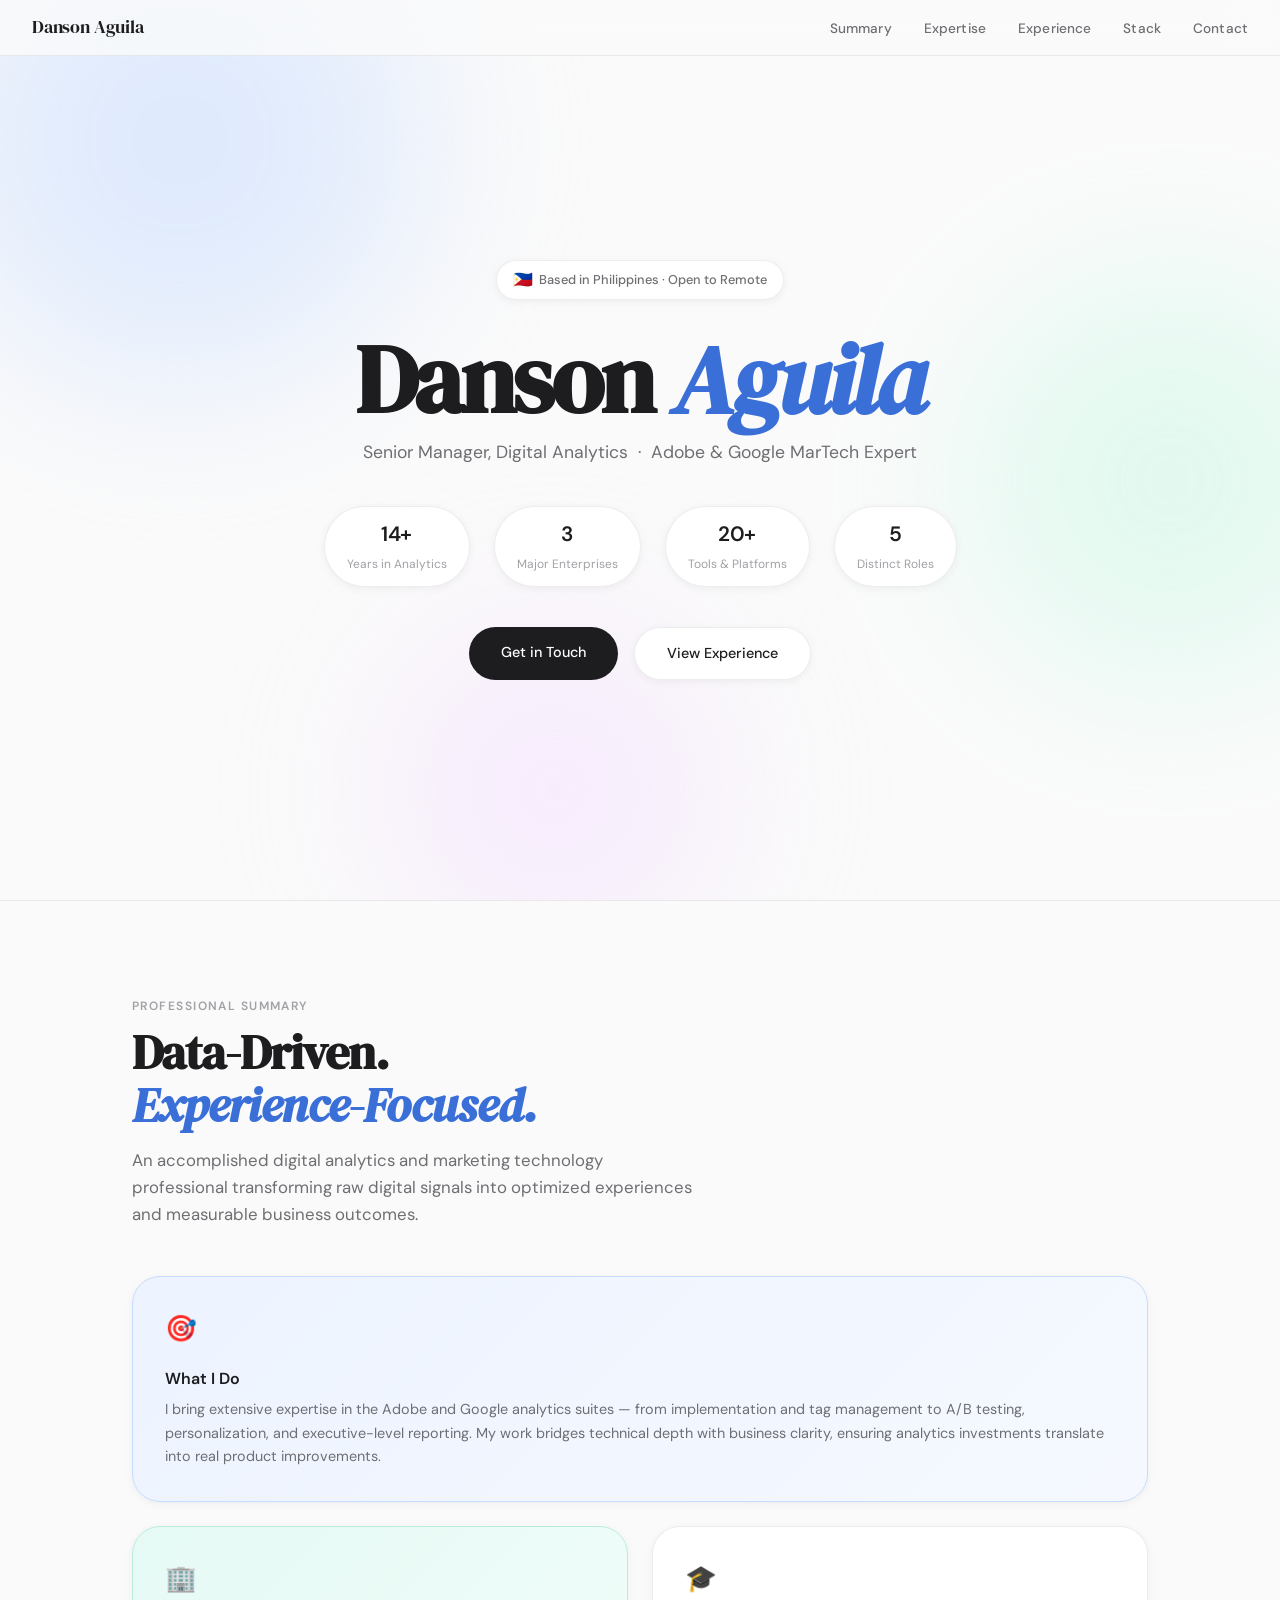
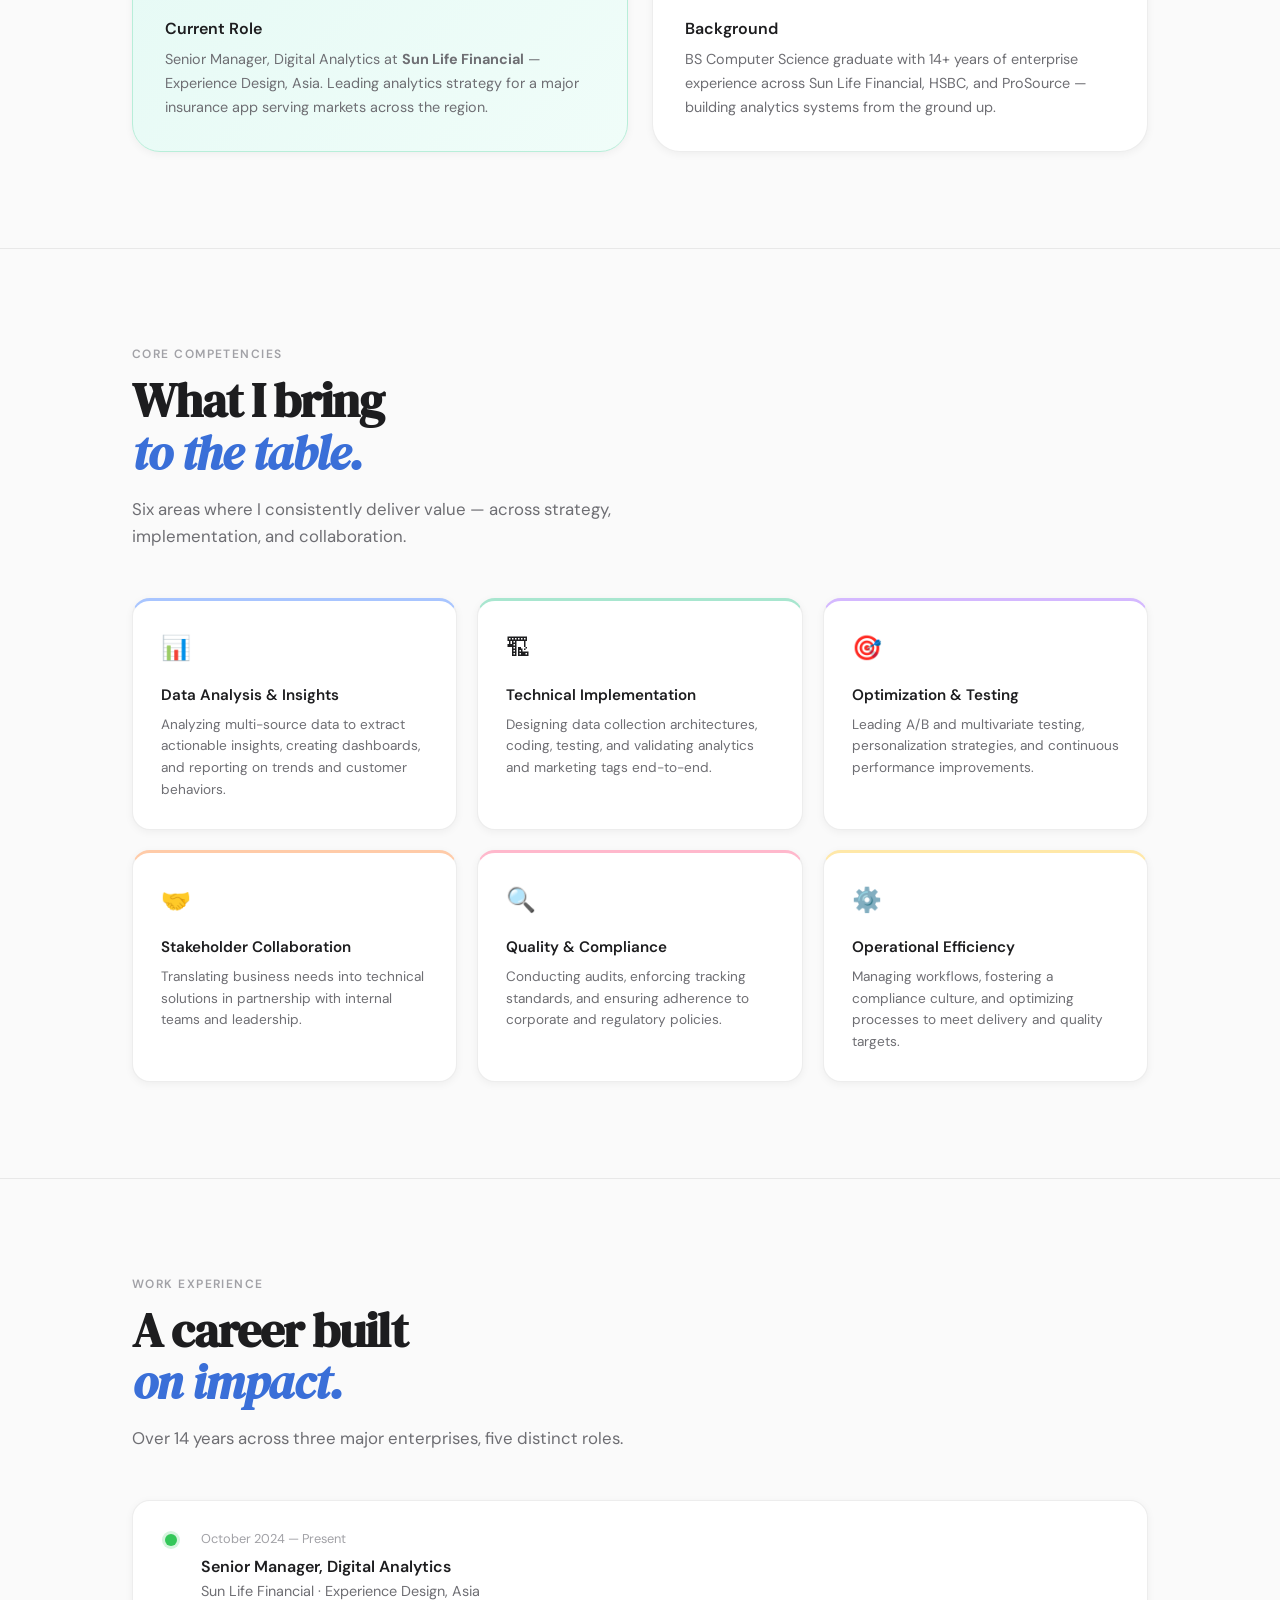
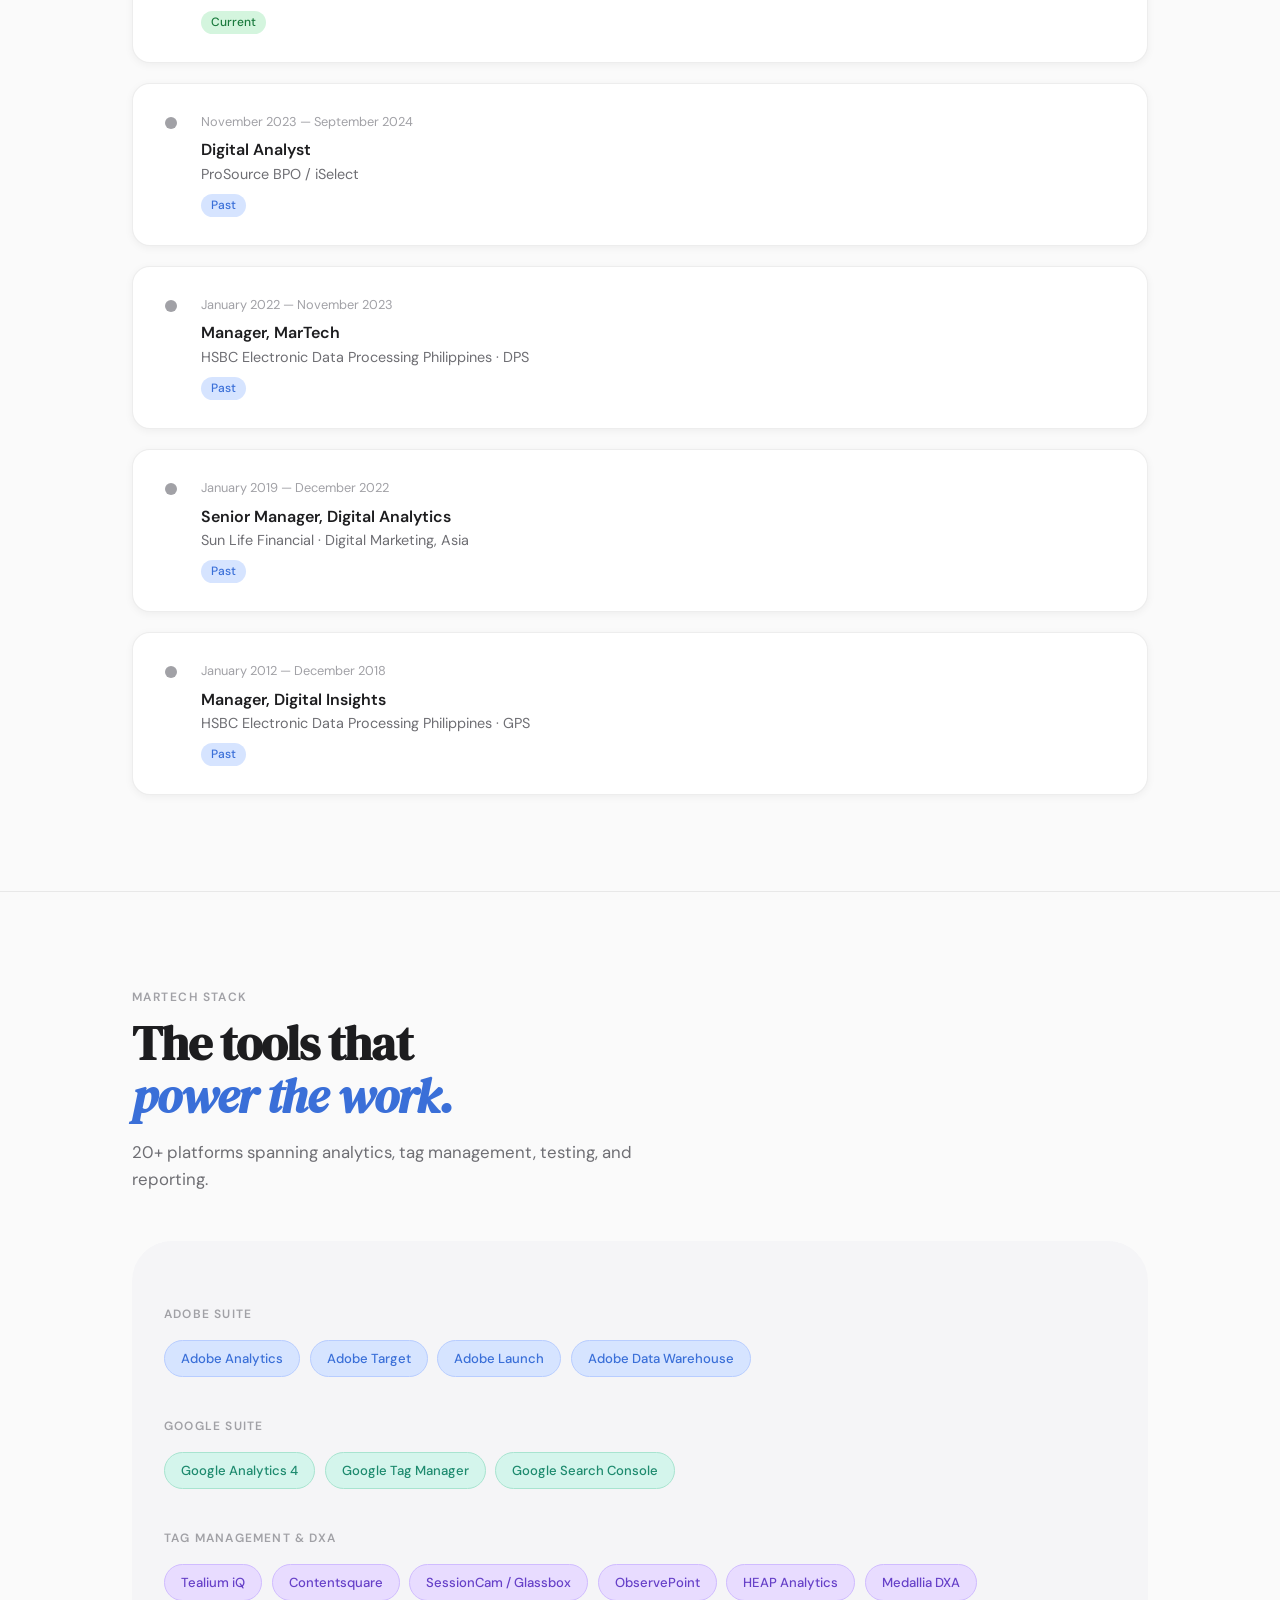
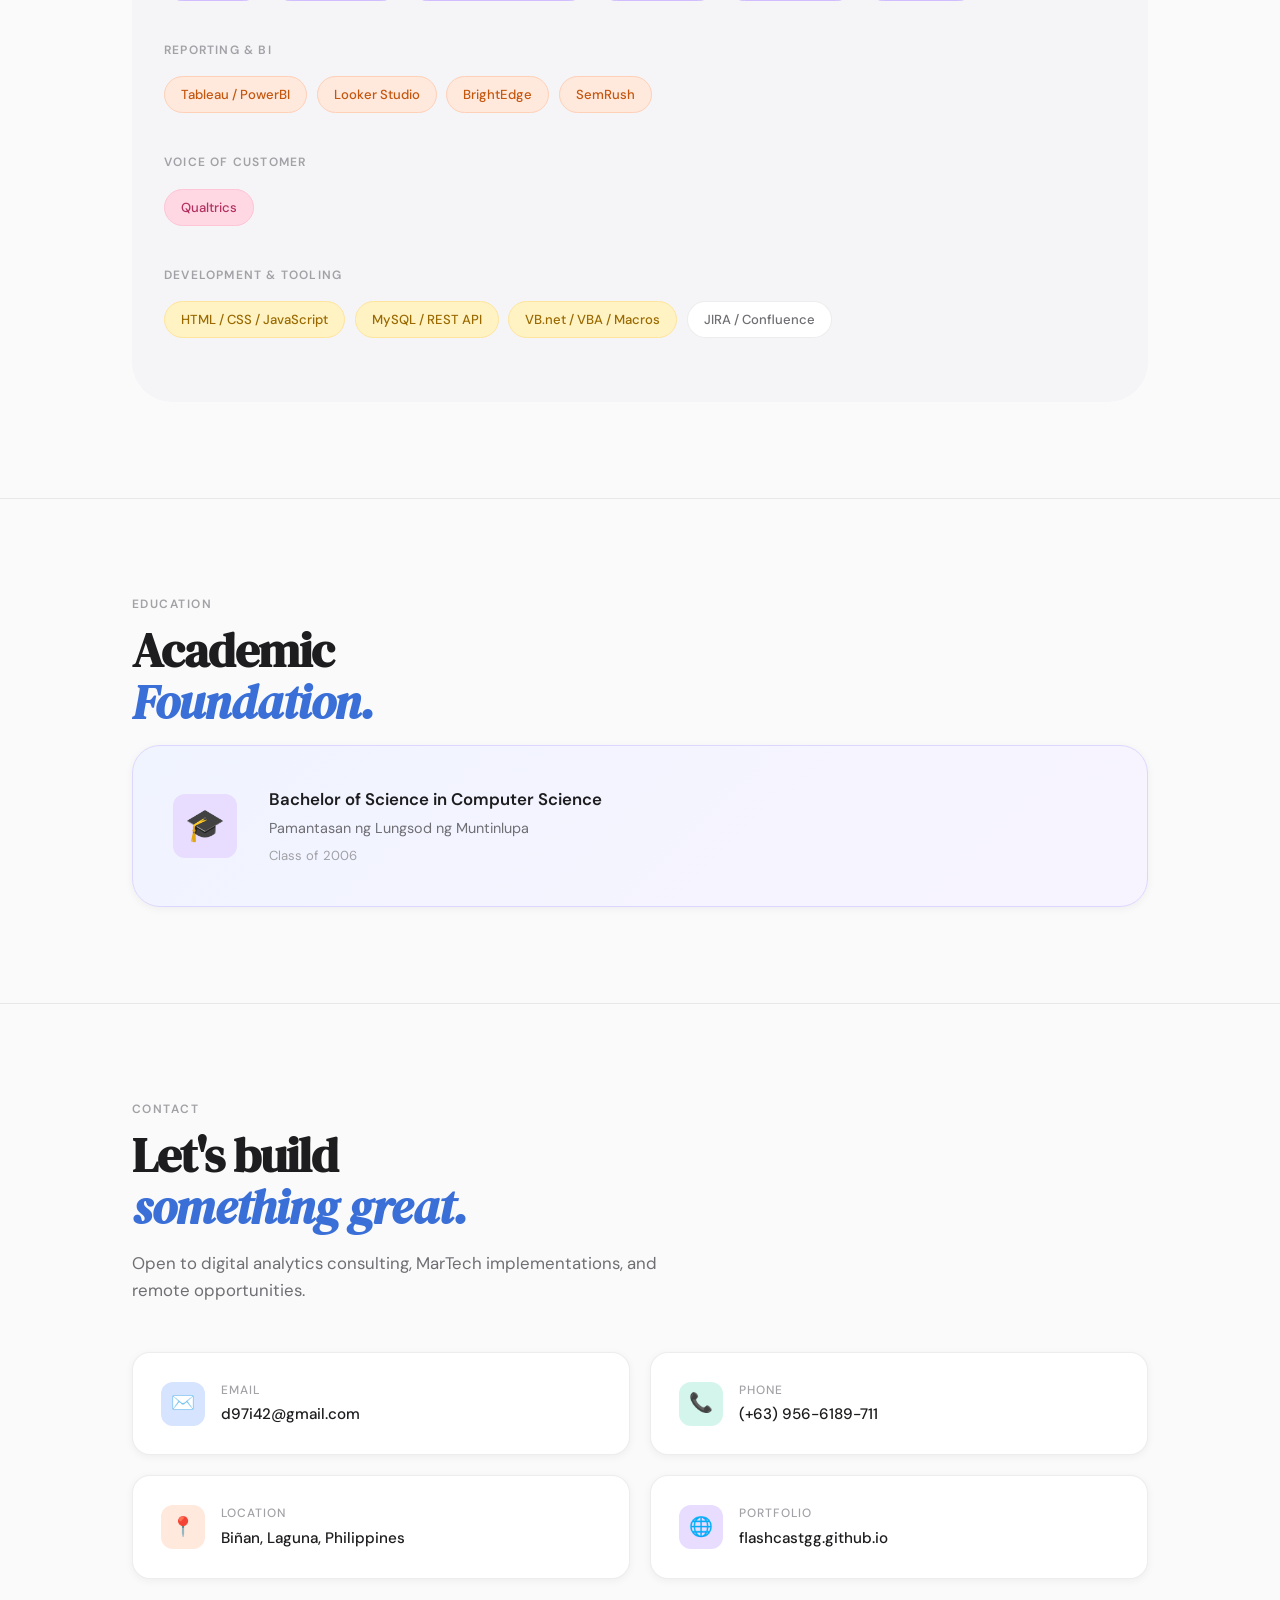
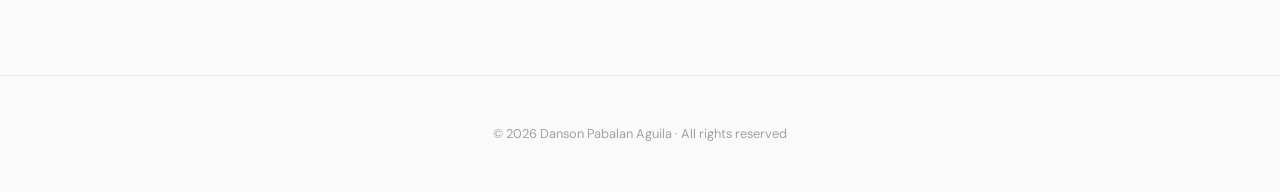
==== commit 2108f424: "Add files via upload" ====
--- a/index.html
+++ b/index.html
@@ -1,971 +1,739 @@
-<!-- index3.html -->
-
 <!DOCTYPE html>
 <html lang="en">
 <head>
-<meta charset="UTF-8">
-<meta name="viewport" content="width=device-width, initial-scale=1.0">
-<title>Danson Aguila | Digital Analytics Professional</title>
-<link rel="icon" type="image/x-icon" href="/images/icon@240x240.png">
-<link rel="preconnect" href="https://fonts.googleapis.com">
-<link href="https://fonts.googleapis.com/css2?family=Inter:wght@200;300;400;600;700&display=swap" rel="stylesheet">
-
-<!-- Google Tag Manager -->
-<script src="/scripts/gtm.js"></script>
-
+<meta charset="UTF-8" />
+<meta name="viewport" content="width=device-width, initial-scale=1.0" />
+<title>Danson Aguila · Digital Analytics</title>
+<link rel="preconnect" href="https://fonts.googleapis.com" />
+<link rel="preconnect" href="https://fonts.gstatic.com" crossorigin />
+<link href="https://fonts.googleapis.com/css2?family=DM+Sans:ital,opsz,wght@0,9..40,300;0,9..40,400;0,9..40,500;0,9..40,600;1,9..40,300&family=DM+Serif+Display:ital@0;1&display=swap" rel="stylesheet" />
 <style>
-  * { margin: 0; padding: 0; box-sizing: border-box; }
-
   :root {
-    --apple-white: #f5f5f7;
-    --apple-black: #1d1d1f;
-    --apple-gray: #6e6e73;
-    --apple-blue: #0071e3;
-    --apple-blue-light: #2997ff;
-    --apple-surface: #161617;
-    --apple-card: #1c1c1e;
-    --apple-card-border: rgba(255,255,255,0.08);
-    --apple-divider: rgba(255,255,255,0.1);
-    --font: -apple-system, BlinkMacSystemFont, 'SF Pro Display', 'Inter', 'Helvetica Neue', sans-serif;
-  }
-
-  html { scroll-behavior: smooth; }
+    --bg: #fafafa;
+    --surface: #ffffff;
+    --surface2: #f5f5f7;
+    --border: rgba(0,0,0,0.07);
+    --text: #1d1d1f;
+    --text-secondary: #6e6e73;
+    --text-tertiary: #a1a1a6;
+    --accent-blue: #d6e4ff;
+    --accent-blue-mid: #a8c5ff;
+    --accent-blue-text: #3a6fd8;
+    --accent-mint: #d4f5ec;
+    --accent-mint-text: #1d8a6e;
+    --accent-lavender: #e8dcff;
+    --accent-lavender-text: #6640c8;
+    --accent-peach: #ffe8dc;
+    --accent-peach-text: #c4560e;
+    --accent-rose: #ffd8e4;
+    --accent-rose-text: #b33060;
+    --accent-yellow: #fff3c4;
+    --accent-yellow-text: #9a6a00;
+    --radius-sm: 12px;
+    --radius-md: 18px;
+    --radius-lg: 28px;
+    --radius-xl: 40px;
+    --shadow-sm: 0 2px 8px rgba(0,0,0,0.05);
+    --shadow-md: 0 4px 24px rgba(0,0,0,0.08);
+    --shadow-lg: 0 12px 48px rgba(0,0,0,0.10);
+  }
+
+  *, *::before, *::after { box-sizing: border-box; margin: 0; padding: 0; }
+
+  html { scroll-behavior: smooth; font-size: 16px; }
 
   body {
-    background: #000;
-    color: var(--apple-white);
-    font-family: var(--font);
+    font-family: 'DM Sans', -apple-system, sans-serif;
+    background: var(--bg);
+    color: var(--text);
+    line-height: 1.6;
     -webkit-font-smoothing: antialiased;
     overflow-x: hidden;
   }
 
-  /* ===== NAV ===== */
+  /* NAV */
   nav {
     position: fixed; top: 0; left: 0; right: 0; z-index: 100;
-    background: rgba(0,0,0,0.72);
+    padding: 0 2rem;
+    height: 56px;
+    display: flex; align-items: center; justify-content: space-between;
+    background: rgba(250,250,250,0.82);
     backdrop-filter: blur(20px) saturate(180%);
     -webkit-backdrop-filter: blur(20px) saturate(180%);
-    border-bottom: 0.5px solid rgba(255,255,255,0.1);
-    display: flex; align-items: center; justify-content: space-between;
-    padding: 0 1.25rem; height: 48px;
-  }
-
-  .nav-brand a {
-    font-size: 17px; font-weight: 600;
-    background: linear-gradient(135deg, #fff 0%, #a0a0a5 100%);
-    -webkit-background-clip: text; -webkit-text-fill-color: transparent;
-    background-clip: text;
-    letter-spacing: -0.3px;
+    border-bottom: 1px solid var(--border);
+  }
+  .nav-logo {
+    font-family: 'DM Serif Display', Georgia, serif;
+    font-size: 1.1rem;
+    color: var(--text);
     text-decoration: none;
-  }
-
-  /* Desktop nav links — hidden by default (mobile first), shown at ≥900px */
-  .nav-links { display: none; gap: 2rem; }
+    letter-spacing: -0.01em;
+  }
+  .nav-links {
+    display: flex; gap: 2rem; list-style: none;
+  }
   .nav-links a {
-    color: rgba(255,255,255,0.65); text-decoration: none;
-    font-size: 12px; letter-spacing: 0.01em;
+    font-size: 0.85rem;
+    font-weight: 500;
+    color: var(--text-secondary);
+    text-decoration: none;
     transition: color 0.2s;
-  }
-  .nav-links a:hover { color: #fff; }
-
-  /* Hamburger — shown by default (mobile first) */
-  .nav-hamburger {
-    display: flex; flex-direction: column;
-    gap: 5px; cursor: pointer; padding: 8px;
-    background: none; border: none;
-  }
-  .nav-hamburger span {
-    display: block; width: 22px; height: 1.5px;
-    background: rgba(255,255,255,0.7);
-    transition: all 0.25s;
-    border-radius: 2px;
-  }
-  .nav-hamburger.open span:nth-child(1) { transform: translateY(6.5px) rotate(45deg); }
-  .nav-hamburger.open span:nth-child(2) { opacity: 0; }
-  .nav-hamburger.open span:nth-child(3) { transform: translateY(-6.5px) rotate(-45deg); }
-
-  /* Mobile nav drawer */
-  .nav-drawer {
-    position: fixed; top: 48px; left: 0; right: 0;
-    background: rgba(10,10,10,0.96);
-    backdrop-filter: blur(20px);
-    -webkit-backdrop-filter: blur(20px);
-    border-bottom: 0.5px solid rgba(255,255,255,0.1);
-    padding: 1rem 1.5rem 1.5rem;
-    display: none; flex-direction: column; gap: 0;
-    z-index: 99;
-  }
-  .nav-drawer.open { display: flex; }
-  .nav-drawer a {
-    color: rgba(255,255,255,0.75); text-decoration: none;
-    font-size: 17px; font-weight: 400; letter-spacing: -0.01em;
-    padding: 0.85rem 0;
-    border-bottom: 0.5px solid rgba(255,255,255,0.07);
-  }
-  .nav-drawer a:last-child { border-bottom: none; }
-  .nav-drawer a:active { color: #fff; }
-
-  /* ===== SLIDES — mobile-first padding ===== */
-  .slide {
+    letter-spacing: 0.01em;
+  }
+  .nav-links a:hover { color: var(--text); }
+
+  /* HERO */
+  .hero {
     min-height: 100vh;
-    display: flex; flex-direction: column;
-    align-items: center; justify-content: center;
+    padding: 120px 2rem 80px;
+    display: flex; align-items: center; justify-content: center;
     text-align: center;
-    padding: 72px 1.25rem 3.5rem;
-    position: relative; overflow: hidden;
-  }
-
-  .slide-hero {
-    background:
-      radial-gradient(ellipse 80% 60% at 50% 30%, rgba(0,113,227,0.18) 0%, transparent 70%),
-      radial-gradient(ellipse 50% 40% at 80% 70%, rgba(100,50,200,0.10) 0%, transparent 60%),
-      #000;
-  }
-
-  .slide-dark {
-    background: #000;
-    border-top: 0.5px solid rgba(255,255,255,0.06);
-  }
-
-  .slide-surface {
-    background: #0a0a0a;
-    border-top: 0.5px solid rgba(255,255,255,0.06);
-  }
-
-  .slide-cta {
-    background:
-      radial-gradient(ellipse 70% 60% at 50% 50%, rgba(0,113,227,0.2) 0%, transparent 70%),
-      #000;
-    border-top: 0.5px solid rgba(255,255,255,0.06);
-  }
-
-  /* ===== HERO ===== */
-  .hero-eyebrow {
-    font-size: 11px; font-weight: 600; letter-spacing: 0.12em;
-    text-transform: uppercase; color: var(--apple-blue-light);
-    margin-bottom: 1.25rem;
-    opacity: 0; animation: fadeUp 0.8s 0.2s ease forwards;
-  }
-
+    position: relative;
+    overflow: hidden;
+  }
+  .hero-bg {
+    position: absolute; inset: 0; z-index: 0;
+    pointer-events: none;
+  }
+  .orb {
+    position: absolute; border-radius: 50%;
+    filter: blur(80px);
+    opacity: 0.55;
+    animation: drift 12s ease-in-out infinite alternate;
+  }
+  .orb-1 { width: 520px; height: 520px; background: radial-gradient(circle, #bfd7ff, #e8f0ff); top: -120px; left: -80px; animation-delay: 0s; }
+  .orb-2 { width: 420px; height: 420px; background: radial-gradient(circle, #c8f5e0, #e0fff5); top: 30%; right: -100px; animation-delay: -4s; }
+  .orb-3 { width: 340px; height: 340px; background: radial-gradient(circle, #f0dcff, #fce8ff); bottom: -60px; left: 30%; animation-delay: -8s; }
+  @keyframes drift {
+    from { transform: translate(0, 0) scale(1); }
+    to   { transform: translate(30px, -30px) scale(1.05); }
+  }
+  .hero-content { position: relative; z-index: 1; max-width: 720px; }
+  .hero-badge {
+    display: inline-flex; align-items: center; gap: 6px;
+    background: var(--surface);
+    border: 1px solid var(--border);
+    border-radius: 100px;
+    padding: 6px 16px;
+    font-size: 0.8rem;
+    font-weight: 500;
+    color: var(--text-secondary);
+    margin-bottom: 2rem;
+    box-shadow: var(--shadow-sm);
+    opacity: 0;
+    animation: fadeUp 0.7s ease forwards 0.1s;
+  }
+  .flag { font-size: 1rem; }
+  .hero-name {
+    font-family: 'DM Serif Display', Georgia, serif;
+    font-size: clamp(3.2rem, 8vw, 6rem);
+    line-height: 1.0;
+    letter-spacing: -0.03em;
+    color: var(--text);
+    margin-bottom: 0.6rem;
+    opacity: 0;
+    animation: fadeUp 0.7s ease forwards 0.25s;
+  }
+  .hero-name em {
+    font-style: italic;
+    color: var(--accent-blue-text);
+  }
   .hero-title {
-    font-size: clamp(2.8rem, 11vw, 7rem);
-    font-weight: 700; line-height: 1.03; letter-spacing: -0.03em;
-    background: linear-gradient(180deg, #fff 0%, rgba(255,255,255,0.75) 100%);
-    -webkit-background-clip: text; -webkit-text-fill-color: transparent;
-    background-clip: text;
-    margin-bottom: 0.5rem;
-    opacity: 0; animation: fadeUp 0.8s 0.35s ease forwards;
-  }
-
-  .hero-subtitle {
-    font-size: clamp(1rem, 3.5vw, 1.5rem);
-    font-weight: 300; letter-spacing: -0.01em; line-height: 1.55;
-    color: rgba(255,255,255,0.55);
+    font-size: 1.1rem;
+    font-weight: 400;
+    color: var(--text-secondary);
     margin-bottom: 2.5rem;
-    opacity: 0; animation: fadeUp 0.8s 0.5s ease forwards;
-  }
-
-  .hero-meta {
-    display: flex; gap: 0.6rem; justify-content: center; flex-wrap: wrap;
-    opacity: 0; animation: fadeUp 0.8s 0.65s ease forwards;
-  }
-
-  .meta-pill {
-    background: rgba(255,255,255,0.07);
-    border: 0.5px solid rgba(255,255,255,0.15);
-    border-radius: 100px; padding: 5px 13px;
-    font-size: 12px; color: rgba(255,255,255,0.7);
-  }
-
-  .scroll-cue {
-    position: absolute; bottom: 1.75rem; left: 50%; transform: translateX(-50%);
-    opacity: 0; animation: fadeIn 1s 1.2s ease forwards;
-    font-size: 11px; letter-spacing: 0.08em; text-transform: uppercase;
-    color: rgba(255,255,255,0.3); text-align: center;
-    pointer-events: none;
-  }
-  .scroll-cue::after {
-    content: ''; display: block; width: 1px; height: 22px;
-    background: linear-gradient(to bottom, rgba(255,255,255,0.3), transparent);
-    margin: 8px auto 0;
-  }
-
-  /* ===== SECTION TYPOGRAPHY ===== */
+    opacity: 0;
+    animation: fadeUp 0.7s ease forwards 0.4s;
+  }
+  .hero-stats {
+    display: flex; gap: 1.5rem; justify-content: center; flex-wrap: wrap;
+    margin-bottom: 2.5rem;
+    opacity: 0;
+    animation: fadeUp 0.7s ease forwards 0.55s;
+  }
+  .stat-pill {
+    background: var(--surface);
+    border: 1px solid var(--border);
+    border-radius: 100px;
+    padding: 10px 22px;
+    box-shadow: var(--shadow-sm);
+  }
+  .stat-pill strong { display: block; font-size: 1.3rem; font-weight: 600; letter-spacing: -0.02em; }
+  .stat-pill span { font-size: 0.75rem; color: var(--text-tertiary); font-weight: 400; }
+  .hero-cta {
+    display: inline-flex; gap: 1rem; flex-wrap: wrap; justify-content: center;
+    opacity: 0;
+    animation: fadeUp 0.7s ease forwards 0.7s;
+  }
+  .btn-primary {
+    background: var(--text);
+    color: #fff;
+    border: none;
+    border-radius: 100px;
+    padding: 14px 32px;
+    font-size: 0.9rem;
+    font-weight: 500;
+    cursor: pointer;
+    text-decoration: none;
+    transition: transform 0.2s, box-shadow 0.2s;
+    font-family: inherit;
+  }
+  .btn-primary:hover { transform: translateY(-2px); box-shadow: 0 8px 24px rgba(0,0,0,0.15); }
+  .btn-secondary {
+    background: var(--surface);
+    color: var(--text);
+    border: 1px solid var(--border);
+    border-radius: 100px;
+    padding: 14px 32px;
+    font-size: 0.9rem;
+    font-weight: 500;
+    cursor: pointer;
+    text-decoration: none;
+    transition: transform 0.2s, box-shadow 0.2s;
+    font-family: inherit;
+    box-shadow: var(--shadow-sm);
+  }
+  .btn-secondary:hover { transform: translateY(-2px); box-shadow: var(--shadow-md); }
+
+  @keyframes fadeUp {
+    from { opacity: 0; transform: translateY(24px); }
+    to   { opacity: 1; transform: translateY(0); }
+  }
+
+  /* SECTIONS */
+  section {
+    padding: 96px 2rem;
+    max-width: 1080px;
+    margin: 0 auto;
+  }
   .section-label {
-    font-size: 11px; font-weight: 600; letter-spacing: 0.12em;
-    text-transform: uppercase; color: var(--apple-blue-light);
-    margin-bottom: 0.75rem;
-  }
-
+    font-size: 0.75rem;
+    font-weight: 600;
+    letter-spacing: 0.12em;
+    text-transform: uppercase;
+    color: var(--text-tertiary);
+    margin-bottom: 0.6rem;
+  }
   .section-title {
-    font-size: clamp(1.9rem, 7vw, 3.5rem);
-    font-weight: 700; letter-spacing: -0.03em;
-    background: linear-gradient(180deg, #fff 0%, rgba(255,255,255,0.7) 100%);
-    -webkit-background-clip: text; -webkit-text-fill-color: transparent;
-    background-clip: text;
+    font-family: 'DM Serif Display', Georgia, serif;
+    font-size: clamp(2rem, 4vw, 3rem);
+    line-height: 1.1;
+    letter-spacing: -0.02em;
+    color: var(--text);
     margin-bottom: 1rem;
   }
-
-  .section-body {
-    font-size: 1rem; font-weight: 300; line-height: 1.65;
-    color: rgba(255,255,255,0.6); max-width: 640px; margin: 0 auto;
-  }
-
-  /* ===== STAT ROW — 2×2 grid on mobile ===== */
-  .stat-row {
+  .section-title em { font-style: italic; color: var(--accent-blue-text); }
+  .section-subtitle {
+    font-size: 1.05rem;
+    color: var(--text-secondary);
+    max-width: 560px;
+    margin-bottom: 3rem;
+    font-weight: 400;
+  }
+
+  /* ABOUT / SUMMARY */
+  .about-grid {
     display: grid;
     grid-template-columns: 1fr 1fr;
-    gap: 1px;
-    width: 100%; max-width: 1000px; margin: 2.5rem auto 0;
-    background: rgba(255,255,255,0.06); border-radius: 14px; overflow: hidden;
-  }
-
-  .stat {
-    padding: 1.4rem 1rem; text-align: center;
-    background: #0d0d0d;
-  }
-
-  .stat-num {
-    font-size: 2.5rem; font-weight: 700; letter-spacing: -0.04em;
-    background: linear-gradient(135deg, #fff, rgba(255,255,255,0.6));
-    -webkit-background-clip: text; -webkit-text-fill-color: transparent;
-    background-clip: text;
-    line-height: 1;
-  }
-
-  .stat-label {
-    font-size: 11px; color: rgba(255,255,255,0.4); margin-top: 5px;
-  }
-
-  /* ===== CARD GRID — single col on mobile ===== */
-  .card-grid {
+    gap: 1.5rem;
+  }
+  .about-card {
+    background: var(--surface);
+    border: 1px solid var(--border);
+    border-radius: var(--radius-lg);
+    padding: 2rem;
+    box-shadow: var(--shadow-sm);
+    transition: transform 0.25s, box-shadow 0.25s;
+  }
+  .about-card:hover { transform: translateY(-4px); box-shadow: var(--shadow-md); }
+  .about-card.wide { grid-column: 1 / -1; }
+  .about-card.tinted-blue { background: linear-gradient(135deg, #edf3ff, #f5f9ff); border-color: #c8daff; }
+  .about-card.tinted-mint { background: linear-gradient(135deg, #e6faf5, #f0fdf9); border-color: #b8eed9; }
+  .card-icon { font-size: 1.6rem; margin-bottom: 1rem; }
+  .card-title { font-weight: 600; font-size: 1rem; margin-bottom: 0.4rem; }
+  .card-body { font-size: 0.9rem; color: var(--text-secondary); line-height: 1.65; }
+
+  /* COMPETENCIES */
+  .comp-grid {
     display: grid;
-    grid-template-columns: 1fr;
-    gap: 1px; width: 100%; max-width: 1100px;
-    margin: 2.5rem auto 0;
-    border: 1px solid rgba(255,255,255,0.08);
-    border-radius: 18px; overflow: hidden;
-  }
-
-  .card {
-    background: var(--apple-card);
-    padding: 1.5rem 1.25rem;
-    transition: background 0.2s;
-  }
-
-  .card:hover { background: #242424; }
-
-  .card-icon {
-    width: 34px; height: 34px; border-radius: 8px;
+    grid-template-columns: repeat(3, 1fr);
+    gap: 1.25rem;
+  }
+  .comp-card {
+    background: var(--surface);
+    border: 1px solid var(--border);
+    border-radius: var(--radius-md);
+    padding: 1.75rem;
+    box-shadow: var(--shadow-sm);
+    transition: transform 0.25s, box-shadow 0.25s;
+  }
+  .comp-card:hover { transform: translateY(-4px); box-shadow: var(--shadow-md); }
+  .comp-icon { font-size: 1.5rem; margin-bottom: 1rem; }
+  .comp-title { font-weight: 600; font-size: 0.95rem; margin-bottom: 0.4rem; }
+  .comp-desc { font-size: 0.85rem; color: var(--text-secondary); line-height: 1.6; }
+
+  /* Color accents on comp cards */
+  .comp-card:nth-child(1) { border-top: 3px solid var(--accent-blue-mid); }
+  .comp-card:nth-child(2) { border-top: 3px solid #a8e6cf; }
+  .comp-card:nth-child(3) { border-top: 3px solid #d4b8ff; }
+  .comp-card:nth-child(4) { border-top: 3px solid #ffcba8; }
+  .comp-card:nth-child(5) { border-top: 3px solid #ffb8cc; }
+  .comp-card:nth-child(6) { border-top: 3px solid #ffe8a8; }
+
+  /* EXPERIENCE */
+  .exp-list { display: flex; flex-direction: column; gap: 1.25rem; }
+  .exp-item {
+    background: var(--surface);
+    border: 1px solid var(--border);
+    border-radius: var(--radius-md);
+    padding: 1.75rem 2rem;
+    display: grid;
+    grid-template-columns: auto 1fr;
+    gap: 0 1.5rem;
+    align-items: start;
+    box-shadow: var(--shadow-sm);
+    transition: transform 0.25s, box-shadow 0.25s;
+  }
+  .exp-item:hover { transform: translateY(-3px); box-shadow: var(--shadow-md); }
+  .exp-dot {
+    width: 12px; height: 12px;
+    border-radius: 50%;
+    margin-top: 5px;
+    flex-shrink: 0;
+  }
+  .exp-dot-current { background: #34c759; box-shadow: 0 0 0 3px rgba(52,199,89,0.2); }
+  .exp-dot-past { background: var(--text-tertiary); }
+  .exp-meta { font-size: 0.8rem; color: var(--text-tertiary); font-weight: 400; margin-bottom: 0.3rem; }
+  .exp-role { font-weight: 600; font-size: 1rem; color: var(--text); }
+  .exp-company { font-size: 0.9rem; color: var(--text-secondary); }
+  .exp-badge {
+    display: inline-block;
+    margin-top: 0.5rem;
+    background: var(--accent-blue);
+    color: var(--accent-blue-text);
+    border-radius: 100px;
+    padding: 2px 10px;
+    font-size: 0.75rem;
+    font-weight: 500;
+  }
+  .exp-badge.current { background: #d4f5de; color: #1a7a3d; }
+
+  /* STACK */
+  .stack-section { background: var(--surface2); border-radius: var(--radius-xl); padding: 4rem 2rem; }
+  .stack-groups { display: flex; flex-direction: column; gap: 2.5rem; }
+  .stack-group-label {
+    font-size: 0.75rem; font-weight: 600; letter-spacing: 0.1em;
+    text-transform: uppercase; color: var(--text-tertiary); margin-bottom: 1rem;
+  }
+  .tool-chips {
+    display: flex; flex-wrap: wrap; gap: 0.6rem;
+  }
+  .chip {
+    padding: 7px 16px;
+    border-radius: 100px;
+    font-size: 0.82rem;
+    font-weight: 500;
+    border: 1px solid transparent;
+    transition: transform 0.15s;
+    cursor: default;
+  }
+  .chip:hover { transform: scale(1.04); }
+  .chip-blue { background: var(--accent-blue); color: var(--accent-blue-text); border-color: #b8cdff; }
+  .chip-mint { background: var(--accent-mint); color: var(--accent-mint-text); border-color: #a8e4d0; }
+  .chip-lavender { background: var(--accent-lavender); color: var(--accent-lavender-text); border-color: #d0bcff; }
+  .chip-peach { background: var(--accent-peach); color: var(--accent-peach-text); border-color: #ffd0b8; }
+  .chip-rose { background: var(--accent-rose); color: var(--accent-rose-text); border-color: #ffc4d6; }
+  .chip-yellow { background: var(--accent-yellow); color: var(--accent-yellow-text); border-color: #ffe49e; }
+  .chip-neutral { background: var(--surface); color: var(--text-secondary); border-color: var(--border); }
+
+  /* EDUCATION */
+  .edu-card {
+    background: linear-gradient(135deg, #f0f4ff, #f8f4ff);
+    border: 1px solid #ddd6fe;
+    border-radius: var(--radius-lg);
+    padding: 2.5rem;
+    display: flex; align-items: center; gap: 2rem;
+    box-shadow: var(--shadow-sm);
+  }
+  .edu-icon-wrap {
+    width: 64px; height: 64px; border-radius: var(--radius-sm);
+    background: var(--accent-lavender); color: var(--accent-lavender-text);
     display: flex; align-items: center; justify-content: center;
-    font-size: 17px; margin-bottom: 0.75rem;
-  }
-
-  .card-icon-blue   { background: rgba(0,113,227,0.15); }
-  .card-icon-purple { background: rgba(150,80,230,0.15); }
-  .card-icon-green  { background: rgba(40,200,100,0.12); }
-  .card-icon-orange { background: rgba(255,150,40,0.12); }
-  .card-icon-red    { background: rgba(255,60,60,0.12); }
-  .card-icon-teal   { background: rgba(40,200,200,0.12); }
-
-  .card h3 {
-    font-size: 15px; font-weight: 600; letter-spacing: -0.02em;
-    margin-bottom: 0.4rem; color: #fff;
-  }
-
-  .card p {
-    font-size: 13px; line-height: 1.6; color: rgba(255,255,255,0.5);
-  }
-
-  /* ===== TIMELINE ===== */
-  .timeline { width: 100%; max-width: 800px; margin: 2.5rem auto 0; }
-
-  .timeline-item {
-    display: flex; gap: 1rem; align-items: flex-start;
-    padding: 1.4rem 0;
-    border-bottom: 0.5px solid rgba(255,255,255,0.07);
-    opacity: 0; transform: translateY(20px);
-    transition: opacity 0.5s ease, transform 0.5s ease;
-  }
-
-  .timeline-item.visible { opacity: 1; transform: translateY(0); }
-
-  .timeline-dot {
-    width: 10px; height: 10px; border-radius: 50%;
-    background: var(--apple-blue); flex-shrink: 0; margin-top: 5px;
-    box-shadow: 0 0 0 3px rgba(0,113,227,0.2);
-  }
-
-  .timeline-content { flex: 1; text-align: left; }
-
-  .timeline-period {
-    font-size: 11px; color: rgba(255,255,255,0.35);
-    letter-spacing: 0.04em; margin-bottom: 3px;
-  }
-
-  .timeline-role {
-    font-size: 15px; font-weight: 600; letter-spacing: -0.02em;
-    color: #fff; margin-bottom: 3px;
-  }
-
-  .timeline-company {
-    font-size: 13px; color: rgba(255,255,255,0.45);
-  }
-
-  /* ===== SKILLS GRID — 2-col on mobile ===== */
-  .skills-grid {
-    display: grid;
-    grid-template-columns: repeat(2, 1fr);
-    gap: 6px; width: 100%; max-width: 1000px; margin: 2.5rem auto 0;
-  }
-
-  .skill-badge {
-    background: rgba(255,255,255,0.05);
-    border: 0.5px solid rgba(255,255,255,0.1);
-    border-radius: 10px; padding: 9px 10px;
-    font-size: 12px; color: rgba(255,255,255,0.7);
+    font-size: 2rem; flex-shrink: 0;
+  }
+  .edu-degree { font-weight: 600; font-size: 1.05rem; margin-bottom: 0.25rem; }
+  .edu-school { color: var(--text-secondary); font-size: 0.9rem; }
+  .edu-year { color: var(--text-tertiary); font-size: 0.82rem; margin-top: 0.3rem; }
+
+  /* CONTACT */
+  .contact-grid { display: grid; grid-template-columns: 1fr 1fr; gap: 1.25rem; }
+  .contact-card {
+    background: var(--surface);
+    border: 1px solid var(--border);
+    border-radius: var(--radius-md);
+    padding: 1.75rem;
+    box-shadow: var(--shadow-sm);
+    text-decoration: none;
+    color: inherit;
+    transition: transform 0.2s, box-shadow 0.2s;
+    display: flex; align-items: center; gap: 1rem;
+  }
+  .contact-card:hover { transform: translateY(-3px); box-shadow: var(--shadow-md); }
+  .contact-icon {
+    width: 44px; height: 44px; border-radius: var(--radius-sm);
+    display: flex; align-items: center; justify-content: center;
+    font-size: 1.2rem; flex-shrink: 0;
+  }
+  .ci-blue { background: var(--accent-blue); }
+  .ci-mint { background: var(--accent-mint); }
+  .ci-peach { background: var(--accent-peach); }
+  .ci-lavender { background: var(--accent-lavender); }
+  .contact-label { font-size: 0.75rem; color: var(--text-tertiary); font-weight: 500; text-transform: uppercase; letter-spacing: 0.08em; }
+  .contact-value { font-size: 0.95rem; font-weight: 500; color: var(--text); margin-top: 2px; }
+
+  /* FOOTER */
+  footer {
     text-align: center;
-    transition: all 0.2s;
-  }
-
-  .skill-badge:hover {
-    background: rgba(0,113,227,0.15);
-    border-color: rgba(0,113,227,0.4);
-    color: #fff;
-  }
-
-  /* ===== CTA — stacked on mobile ===== */
-  .cta-wrap {
-    display: flex; flex-direction: column;
-    align-items: center; gap: 0.75rem;
-    margin-top: 2rem; width: 100%;
-  }
-
-  .cta-btn {
-    display: block; width: 100%; max-width: 320px;
-    background: var(--apple-blue); color: #fff;
-    border-radius: 100px; padding: 14px 32px;
-    font-size: 17px; font-weight: 500; text-decoration: none; text-align: center;
-    transition: all 0.2s; cursor: pointer; border: none;
-    font-family: var(--font); letter-spacing: -0.01em;
-  }
-
-  .cta-btn:hover { background: #0077ed; transform: scale(1.02); }
-  .cta-btn:active { transform: scale(0.98); }
-
-  .cta-secondary {
-    display: block; text-align: center;
-    color: var(--apple-blue-light); font-size: 16px;
-    text-decoration: none; font-weight: 500;
-    transition: opacity 0.2s;
-  }
-
-  .cta-secondary:hover { opacity: 0.7; }
-
-  /* ===== CONTACT INFO — stacked on mobile ===== */
-  .contact-row {
-    display: flex; flex-direction: column;
-    align-items: center; gap: 1.25rem;
-    margin-top: 2rem; width: 100%;
-  }
-
-  .contact-item {
-    font-size: 14px; color: rgba(255,255,255,0.45); text-align: center;
-  }
-
-  .contact-item a {
-    color: var(--apple-blue-light); text-decoration: none;
-  }
-
-  .contact-item-label {
-    color: rgba(255,255,255,0.25); font-size: 11px;
-    text-transform: uppercase; letter-spacing: 0.08em; margin-bottom: 4px;
-  }
-
-  /* ===== FOOTER ===== */
-  footer {
-    background: #000;
-    border-top: 0.5px solid rgba(255,255,255,0.1);
-    padding: 2rem 1.25rem; text-align: center;
-    font-size: 12px; color: rgba(255,255,255,0.25);
-    letter-spacing: 0.02em;
-  }
-
-  /* ===== ANIMATIONS ===== */
-  @keyframes fadeUp {
-    from { opacity: 0; transform: translateY(30px); }
-    to   { opacity: 1; transform: translateY(0); }
-  }
-
-  @keyframes fadeIn {
-    from { opacity: 0; }
-    to   { opacity: 1; }
-  }
-
-  .reveal {
-    opacity: 0; transform: translateY(24px);
-    transition: opacity 0.6s ease, transform 0.6s ease;
-  }
-
+    padding: 3rem 2rem;
+    font-size: 0.8rem;
+    color: var(--text-tertiary);
+    border-top: 1px solid var(--border);
+  }
+
+  /* DIVIDER */
+  .divider { border: none; border-top: 1px solid var(--border); margin: 0; }
+
+  /* SCROLL REVEAL */
+  .reveal { opacity: 0; transform: translateY(28px); transition: opacity 0.65s ease, transform 0.65s ease; }
   .reveal.visible { opacity: 1; transform: translateY(0); }
 
-  /* ===== MODAL ===== */
-  .modal-overlay {
-    display: none; position: fixed; inset: 0; z-index: 200;
-    background: rgba(0,0,0,0.85);
-    backdrop-filter: blur(12px);
-    -webkit-backdrop-filter: blur(12px);
-    align-items: center; justify-content: center;
-    padding: 1rem;
-  }
-
-  .modal-overlay.open { display: flex; }
-
-  .modal {
-    background: #1c1c1e;
-    border: 0.5px solid rgba(255,255,255,0.12);
-    border-radius: 20px; padding: 1.75rem 1.25rem;
-    width: 100%; max-width: 480px; position: relative;
-  }
-
-  .modal h3 {
-    font-size: 20px; font-weight: 600;
-    margin-bottom: 1.25rem; color: #fff;
-  }
-
-  .modal label { display: block; margin-bottom: 1rem; }
-
-  .modal label span {
-    display: block; font-size: 12px;
-    color: rgba(255,255,255,0.4); margin-bottom: 6px;
-  }
-
-  .modal input, .modal textarea {
-    width: 100%;
-    background: rgba(255,255,255,0.06);
-    border: 0.5px solid rgba(255,255,255,0.12);
-    border-radius: 10px; padding: 10px 14px;
-    color: #fff; font-family: var(--font);
-    font-size: 16px; /* 16px prevents iOS auto-zoom on focus */
-    outline: none;
-    transition: border-color 0.2s;
-  }
-
-  .modal input:focus, .modal textarea:focus {
-    border-color: var(--apple-blue);
-  }
-
-  .modal textarea { height: 100px; resize: none; }
-
-  .modal-close {
-    position: absolute; top: 1rem; right: 1rem;
-    background: rgba(255,255,255,0.1); border: none;
-    color: rgba(255,255,255,0.6); border-radius: 50%;
-    width: 30px; height: 30px; font-size: 16px; cursor: pointer;
-    display: flex; align-items: center; justify-content: center;
-    transition: background 0.2s; font-family: var(--font);
-  }
-
-  .modal-close:hover { background: rgba(255,255,255,0.18); }
-
-  /* ===== NOTIFICATION ===== */
-  .notification {
-    position: fixed; bottom: 1rem; left: 1rem; right: 1rem;
-    background: #1c1c1e; border: 0.5px solid rgba(255,255,255,0.15);
-    border-radius: 12px; padding: 1rem 1.25rem;
-    font-size: 14px; color: #fff; z-index: 300;
-    display: flex; align-items: center; gap: 1rem;
-  }
-
-  .notification[hidden] { display: none; }
-
-  .notif-close {
-    background: none; border: none; color: rgba(255,255,255,0.5);
-    cursor: pointer; font-size: 18px; font-family: var(--font);
-    margin-left: auto; flex-shrink: 0;
-  }
-
-  /* ===== SCROLL TO TOP ===== */
-  #scrollToTopBtn {
-    position: fixed; bottom: 1.25rem; right: 1.25rem;
-    background: rgba(255,255,255,0.1);
-    border: 0.5px solid rgba(255,255,255,0.15);
-    color: #fff; border-radius: 50%;
-    width: 38px; height: 38px; font-size: 16px;
-    cursor: pointer; display: none;
-    align-items: center; justify-content: center;
-    transition: all 0.2s; font-family: var(--font);
-    backdrop-filter: blur(10px);
-    -webkit-backdrop-filter: blur(10px);
-  }
-
-  #scrollToTopBtn:hover { background: rgba(255,255,255,0.18); }
-  #scrollToTopBtn.visible { display: flex; }
-
-  /* ===== TABLET (≥600px) ===== */
-  @media (min-width: 600px) {
-    nav { padding: 0 2rem; }
-
-    .hero-eyebrow { font-size: 12px; }
-    .meta-pill { font-size: 13px; padding: 6px 16px; }
-
-    .section-body { font-size: 1.05rem; }
-
-    .stat-num { font-size: 3rem; }
-    .stat { padding: 1.75rem 1.25rem; }
-    .stat-label { font-size: 12px; }
-
-    .card { padding: 1.75rem 1.5rem; }
-    .card h3 { font-size: 16px; }
-    .card p { font-size: 14px; }
-
-    .timeline-item { gap: 1.5rem; padding: 1.75rem 0; }
-    .timeline-role { font-size: 17px; }
-    .timeline-period { font-size: 12px; }
-    .timeline-company { font-size: 14px; }
-
-    .skills-grid {
-      grid-template-columns: repeat(3, 1fr);
-      gap: 8px;
-    }
-    .skill-badge { font-size: 13px; padding: 10px 12px; text-align: left; }
-
-    .cta-wrap { flex-direction: row; justify-content: center; width: auto; }
-    .cta-btn { width: auto; max-width: none; }
-    .cta-secondary { font-size: 17px; }
-
-    .contact-row { flex-direction: row; justify-content: center; }
-
-    .notification {
-      left: 50%; right: auto;
-      transform: translateX(-50%);
-      width: auto; min-width: 280px;
-      bottom: 2rem;
-    }
-
-    #scrollToTopBtn { bottom: 2rem; right: 2rem; width: 42px; height: 42px; font-size: 18px; }
-  }
-
-  /* ===== DESKTOP (≥900px) ===== */
-  @media (min-width: 900px) {
-    .nav-links { display: flex; }
-    .nav-hamburger { display: none; }
-    .nav-drawer { display: none !important; }
-
-    .section-body { font-size: 1.1rem; }
-
-    .stat-row {
-      grid-template-columns: repeat(4, 1fr);
-      border-radius: 18px;
-    }
-    .stat-num { font-size: 3.5rem; }
-    .stat { padding: 2rem; }
-    .stat-label { font-size: 13px; }
-
-    .card-grid { grid-template-columns: repeat(auto-fit, minmax(280px, 1fr)); }
-    .card { padding: 2rem 1.75rem; }
-    .card h3 { font-size: 17px; }
-
-    .timeline-item { gap: 2rem; padding: 2rem 0; }
-    .timeline-role { font-size: 19px; }
-
-    .skills-grid { grid-template-columns: repeat(auto-fit, minmax(200px, 1fr)); }
-    .skill-badge { text-align: left; }
-
-    .modal { padding: 2.5rem; }
-    .modal h3 { font-size: 22px; }
+  /* RESPONSIVE */
+  @media (max-width: 768px) {
+    .nav-links { display: none; }
+    .about-grid { grid-template-columns: 1fr; }
+    .about-card.wide { grid-column: 1; }
+    .comp-grid { grid-template-columns: 1fr 1fr; }
+    .contact-grid { grid-template-columns: 1fr; }
+    .edu-card { flex-direction: column; text-align: center; }
+    .exp-item { grid-template-columns: 1fr; }
+    .exp-dot { display: none; }
+  }
+  @media (max-width: 500px) {
+    .comp-grid { grid-template-columns: 1fr; }
+    .hero-stats { flex-direction: column; align-items: center; }
   }
 </style>
 </head>
 <body>
 
-<!-- Google Tag Manager (noscript fallback) -->
-<noscript>
-  <iframe src="https://www.googletagmanager.com/ns.html?id=GTM-WBB2NXQK"
-          height="0" width="0" style="display:none;visibility:hidden"></iframe>
-</noscript>
-
-<!-- ===== NAVIGATION ===== -->
+<!-- NAV -->
 <nav>
-  <span class="nav-brand"><a href="#danson">Danson Aguila</a></span>
-  <div class="nav-links">
-    <a href="#summary">Summary</a>
-    <a href="#competencies">Expertise</a>
-    <a href="#experience">Experience</a>
-    <a href="#stack">Stack</a>
-    <a href="#contact">Contact</a>
-  </div>
-  <button class="nav-hamburger" id="nav-hamburger" aria-label="Open menu">
-    <span></span><span></span><span></span>
-  </button>
+  <a href="#" class="nav-logo">Danson Aguila</a>
+  <ul class="nav-links">
+    <li><a href="#summary">Summary</a></li>
+    <li><a href="#expertise">Expertise</a></li>
+    <li><a href="#experience">Experience</a></li>
+    <li><a href="#stack">Stack</a></li>
+    <li><a href="#contact">Contact</a></li>
+  </ul>
 </nav>
 
-<!-- Mobile nav drawer -->
-<div class="nav-drawer" id="nav-drawer">
-  <a href="#summary"      class="drawer-link">Summary</a>
-  <a href="#competencies" class="drawer-link">Expertise</a>
-  <a href="#experience"   class="drawer-link">Experience</a>
-  <a href="#stack"        class="drawer-link">Stack</a>
-  <a href="#contact"      class="drawer-link">Contact</a>
+<!-- HERO -->
+<div class="hero">
+  <div class="hero-bg">
+    <div class="orb orb-1"></div>
+    <div class="orb orb-2"></div>
+    <div class="orb orb-3"></div>
+  </div>
+  <div class="hero-content">
+    <div class="hero-badge">
+      <span class="flag">🇵🇭</span>
+      <span>Based in Philippines · Open to Remote</span>
+    </div>
+    <h1 class="hero-name">Danson <em>Aguila</em></h1>
+    <p class="hero-title">Senior Manager, Digital Analytics &nbsp;·&nbsp; Adobe & Google MarTech Expert</p>
+    <div class="hero-stats">
+      <div class="stat-pill"><strong>14+</strong><span>Years in Analytics</span></div>
+      <div class="stat-pill"><strong>3</strong><span>Major Enterprises</span></div>
+      <div class="stat-pill"><strong>20+</strong><span>Tools & Platforms</span></div>
+      <div class="stat-pill"><strong>5</strong><span>Distinct Roles</span></div>
+    </div>
+    <div class="hero-cta">
+      <a href="#contact" class="btn-primary">Get in Touch</a>
+      <a href="#experience" class="btn-secondary">View Experience</a>
+    </div>
+  </div>
 </div>
 
-<!-- ===== SLIDE 1: HERO ===== -->
-<section class="slide slide-hero" id="danson">
-  <div class="hero-eyebrow">Digital Analytics Professional</div>
-  <h1 class="hero-title">Danson Aguila.</h1>
-  <p class="hero-subtitle">
-    Senior Manager, Digital Analytics<br>
-    Adobe &amp; Google MarTech Expert
-  </p>
-  <div class="hero-meta">
-    <span class="meta-pill">🇵🇭 Philippines</span>
-    <span class="meta-pill">Sun Life Financial</span>
-    <span class="meta-pill">14+ Years Experience</span>
-  </div>
-  <div class="scroll-cue">Scroll</div>
+<hr class="divider" />
+
+<!-- SUMMARY -->
+<section id="summary">
+  <div class="reveal">
+    <p class="section-label">Professional Summary</p>
+    <h2 class="section-title">Data-Driven.<br><em>Experience-Focused.</em></h2>
+    <p class="section-subtitle">An accomplished digital analytics and marketing technology professional transforming raw digital signals into optimized experiences and measurable business outcomes.</p>
+  </div>
+  <div class="about-grid reveal">
+    <div class="about-card wide tinted-blue">
+      <div class="card-icon">🎯</div>
+      <div class="card-title">What I Do</div>
+      <div class="card-body">I bring extensive expertise in the Adobe and Google analytics suites — from implementation and tag management to A/B testing, personalization, and executive-level reporting. My work bridges technical depth with business clarity, ensuring analytics investments translate into real product improvements.</div>
+    </div>
+    <div class="about-card tinted-mint">
+      <div class="card-icon">🏢</div>
+      <div class="card-title">Current Role</div>
+      <div class="card-body">Senior Manager, Digital Analytics at <strong>Sun Life Financial</strong> — Experience Design, Asia. Leading analytics strategy for a major insurance app serving markets across the region.</div>
+    </div>
+    <div class="about-card">
+      <div class="card-icon">🎓</div>
+      <div class="card-title">Background</div>
+      <div class="card-body">BS Computer Science graduate with 14+ years of enterprise experience across Sun Life Financial, HSBC, and ProSource — building analytics systems from the ground up.</div>
+    </div>
+  </div>
 </section>
 
-<!-- ===== SLIDE 2: SUMMARY ===== -->
-<section class="slide slide-dark" id="summary">
-  <div class="reveal section-label">Professional Summary</div>
-  <div class="reveal section-title" style="transition-delay: 0.1s">
-    Data-Driven.<br>Experience-Focused.
-  </div>
-  <p class="reveal section-body" style="transition-delay: 0.2s">
-    An accomplished digital analytics and marketing technology professional with extensive expertise in the Adobe and Google analytics suites — transforming raw digital signals into optimized experiences and measurable business outcomes.
-  </p>
-
-  <div class="stat-row reveal" style="transition-delay: 0.3s">
-    <div class="stat">
-      <div class="stat-num">14+</div>
-      <div class="stat-label">Years in Analytics</div>
-    </div>
-    <div class="stat">
-      <div class="stat-num">3</div>
-      <div class="stat-label">Major Enterprises</div>
-    </div>
-    <div class="stat">
-      <div class="stat-num">20+</div>
-      <div class="stat-label">Tools &amp; Platforms</div>
-    </div>
-    <div class="stat">
-      <div class="stat-num">5</div>
-      <div class="stat-label">Distinct Roles</div>
+<hr class="divider" />
+
+<!-- EXPERTISE -->
+<section id="expertise">
+  <div class="reveal">
+    <p class="section-label">Core Competencies</p>
+    <h2 class="section-title">What I bring<br><em>to the table.</em></h2>
+    <p class="section-subtitle">Six areas where I consistently deliver value — across strategy, implementation, and collaboration.</p>
+  </div>
+  <div class="comp-grid reveal">
+    <div class="comp-card">
+      <div class="comp-icon">📊</div>
+      <div class="comp-title">Data Analysis & Insights</div>
+      <div class="comp-desc">Analyzing multi-source data to extract actionable insights, creating dashboards, and reporting on trends and customer behaviors.</div>
+    </div>
+    <div class="comp-card">
+      <div class="comp-icon">🏗</div>
+      <div class="comp-title">Technical Implementation</div>
+      <div class="comp-desc">Designing data collection architectures, coding, testing, and validating analytics and marketing tags end-to-end.</div>
+    </div>
+    <div class="comp-card">
+      <div class="comp-icon">🎯</div>
+      <div class="comp-title">Optimization & Testing</div>
+      <div class="comp-desc">Leading A/B and multivariate testing, personalization strategies, and continuous performance improvements.</div>
+    </div>
+    <div class="comp-card">
+      <div class="comp-icon">🤝</div>
+      <div class="comp-title">Stakeholder Collaboration</div>
+      <div class="comp-desc">Translating business needs into technical solutions in partnership with internal teams and leadership.</div>
+    </div>
+    <div class="comp-card">
+      <div class="comp-icon">🔍</div>
+      <div class="comp-title">Quality & Compliance</div>
+      <div class="comp-desc">Conducting audits, enforcing tracking standards, and ensuring adherence to corporate and regulatory policies.</div>
+    </div>
+    <div class="comp-card">
+      <div class="comp-icon">⚙️</div>
+      <div class="comp-title">Operational Efficiency</div>
+      <div class="comp-desc">Managing workflows, fostering a compliance culture, and optimizing processes to meet delivery and quality targets.</div>
     </div>
   </div>
 </section>
 
-<!-- ===== SLIDE 3: CORE COMPETENCIES ===== -->
-<section class="slide slide-surface" id="competencies">
-  <div class="reveal section-label">Core Competencies</div>
-  <div class="reveal section-title" style="transition-delay: 0.1s">
-    What I bring<br>to the table.
-  </div>
-
-  <div class="card-grid reveal" style="transition-delay: 0.25s">
-    <div class="card">
-      <div class="card-icon card-icon-blue">📊</div>
-      <h3>Data Analysis &amp; Insights</h3>
-      <p>Analyzing multi-source data to extract actionable insights, creating dashboards, and reporting on trends and customer behaviors.</p>
-    </div>
-    <div class="card">
-      <div class="card-icon card-icon-purple">🏗</div>
-      <h3>Technical Implementation</h3>
-      <p>Designing data collection architectures, coding, testing, and validating analytics and marketing tags end-to-end.</p>
-    </div>
-    <div class="card">
-      <div class="card-icon card-icon-green">🎯</div>
-      <h3>Optimization &amp; Testing</h3>
-      <p>Leading A/B and multivariate testing, personalization strategies, and continuous performance improvements.</p>
-    </div>
-    <div class="card">
-      <div class="card-icon card-icon-orange">🤝</div>
-      <h3>Stakeholder Collaboration</h3>
-      <p>Translating business needs into technical solutions in partnership with internal teams and leadership.</p>
-    </div>
-    <div class="card">
-      <div class="card-icon card-icon-red">🔍</div>
-      <h3>Quality &amp; Compliance</h3>
-      <p>Conducting audits, enforcing tracking standards, and ensuring adherence to corporate and regulatory policies.</p>
-    </div>
-    <div class="card">
-      <div class="card-icon card-icon-teal">⚙️</div>
-      <h3>Operational Efficiency</h3>
-      <p>Managing workflows, fostering a compliance culture, and optimizing processes to meet delivery and quality targets.</p>
+<hr class="divider" />
+
+<!-- EXPERIENCE -->
+<section id="experience">
+  <div class="reveal">
+    <p class="section-label">Work Experience</p>
+    <h2 class="section-title">A career built<br><em>on impact.</em></h2>
+    <p class="section-subtitle">Over 14 years across three major enterprises, five distinct roles.</p>
+  </div>
+  <div class="exp-list reveal">
+    <div class="exp-item">
+      <div class="exp-dot exp-dot-current"></div>
+      <div>
+        <div class="exp-meta">October 2024 — Present</div>
+        <div class="exp-role">Senior Manager, Digital Analytics</div>
+        <div class="exp-company">Sun Life Financial · Experience Design, Asia</div>
+        <span class="exp-badge current">Current</span>
+      </div>
+    </div>
+    <div class="exp-item">
+      <div class="exp-dot exp-dot-past"></div>
+      <div>
+        <div class="exp-meta">November 2023 — September 2024</div>
+        <div class="exp-role">Digital Analyst</div>
+        <div class="exp-company">ProSource BPO / iSelect</div>
+        <span class="exp-badge">Past</span>
+      </div>
+    </div>
+    <div class="exp-item">
+      <div class="exp-dot exp-dot-past"></div>
+      <div>
+        <div class="exp-meta">January 2022 — November 2023</div>
+        <div class="exp-role">Manager, MarTech</div>
+        <div class="exp-company">HSBC Electronic Data Processing Philippines · DPS</div>
+        <span class="exp-badge">Past</span>
+      </div>
+    </div>
+    <div class="exp-item">
+      <div class="exp-dot exp-dot-past"></div>
+      <div>
+        <div class="exp-meta">January 2019 — December 2022</div>
+        <div class="exp-role">Senior Manager, Digital Analytics</div>
+        <div class="exp-company">Sun Life Financial · Digital Marketing, Asia</div>
+        <span class="exp-badge">Past</span>
+      </div>
+    </div>
+    <div class="exp-item">
+      <div class="exp-dot exp-dot-past"></div>
+      <div>
+        <div class="exp-meta">January 2012 — December 2018</div>
+        <div class="exp-role">Manager, Digital Insights</div>
+        <div class="exp-company">HSBC Electronic Data Processing Philippines · GPS</div>
+        <span class="exp-badge">Past</span>
+      </div>
     </div>
   </div>
 </section>
 
-<!-- ===== SLIDE 4: EXPERIENCE ===== -->
-<section class="slide slide-dark" id="experience">
-  <div class="reveal section-label">Work Experience</div>
-  <div class="reveal section-title" style="transition-delay: 0.1s">
-    A career built<br>on impact.
-  </div>
-
-  <div class="timeline">
-    <div class="timeline-item">
-      <div class="timeline-dot" style="background:#0071e3; box-shadow:0 0 0 3px rgba(0,113,227,0.2)"></div>
-      <div class="timeline-content">
-        <div class="timeline-period">October 2024 — Present</div>
-        <div class="timeline-role">Senior Manager, Digital Analytics</div>
-        <div class="timeline-company">Sun Life Financial · Experience Design, Asia</div>
-      </div>
-    </div>
-    <div class="timeline-item">
-      <div class="timeline-dot" style="background:#8b5cf6; box-shadow:0 0 0 3px rgba(139,92,246,0.2)"></div>
-      <div class="timeline-content">
-        <div class="timeline-period">November 2023 — September 2024</div>
-        <div class="timeline-role">Digital Analyst</div>
-        <div class="timeline-company">ProSource BPO / iSelect</div>
-      </div>
-    </div>
-    <div class="timeline-item">
-      <div class="timeline-dot" style="background:#ef4444; box-shadow:0 0 0 3px rgba(239,68,68,0.2)"></div>
-      <div class="timeline-content">
-        <div class="timeline-period">January 2022 — November 2023</div>
-        <div class="timeline-role">Manager, MarTech</div>
-        <div class="timeline-company">HSBC Electronic Data Processing Philippines · DPS</div>
-      </div>
-    </div>
-    <div class="timeline-item">
-      <div class="timeline-dot" style="background:#0071e3; box-shadow:0 0 0 3px rgba(0,113,227,0.2)"></div>
-      <div class="timeline-content">
-        <div class="timeline-period">January 2019 — December 2022</div>
-        <div class="timeline-role">Senior Manager, Digital Analytics</div>
-        <div class="timeline-company">Sun Life Financial · Digital Marketing, Asia</div>
-      </div>
-    </div>
-    <div class="timeline-item">
-      <div class="timeline-dot" style="background:#ef4444; box-shadow:0 0 0 3px rgba(239,68,68,0.2)"></div>
-      <div class="timeline-content">
-        <div class="timeline-period">January 2012 — December 2018</div>
-        <div class="timeline-role">Manager, Digital Insights</div>
-        <div class="timeline-company">HSBC Electronic Data Processing Philippines · GPS</div>
+<hr class="divider" />
+
+<!-- STACK -->
+<section id="stack" style="max-width:1080px;margin:0 auto;padding:96px 2rem;">
+  <div class="reveal">
+    <p class="section-label">MarTech Stack</p>
+    <h2 class="section-title">The tools that<br><em>power the work.</em></h2>
+    <p class="section-subtitle">20+ platforms spanning analytics, tag management, testing, and reporting.</p>
+  </div>
+  <div class="stack-section reveal">
+    <div class="stack-groups">
+      <div>
+        <div class="stack-group-label">Adobe Suite</div>
+        <div class="tool-chips">
+          <span class="chip chip-blue">Adobe Analytics</span>
+          <span class="chip chip-blue">Adobe Target</span>
+          <span class="chip chip-blue">Adobe Launch</span>
+          <span class="chip chip-blue">Adobe Data Warehouse</span>
+        </div>
+      </div>
+      <div>
+        <div class="stack-group-label">Google Suite</div>
+        <div class="tool-chips">
+          <span class="chip chip-mint">Google Analytics 4</span>
+          <span class="chip chip-mint">Google Tag Manager</span>
+          <span class="chip chip-mint">Google Search Console</span>
+        </div>
+      </div>
+      <div>
+        <div class="stack-group-label">Tag Management & DXA</div>
+        <div class="tool-chips">
+          <span class="chip chip-lavender">Tealium iQ</span>
+          <span class="chip chip-lavender">Contentsquare</span>
+          <span class="chip chip-lavender">SessionCam / Glassbox</span>
+          <span class="chip chip-lavender">ObservePoint</span>
+          <span class="chip chip-lavender">HEAP Analytics</span>
+          <span class="chip chip-lavender">Medallia DXA</span>
+        </div>
+      </div>
+      <div>
+        <div class="stack-group-label">Reporting & BI</div>
+        <div class="tool-chips">
+          <span class="chip chip-peach">Tableau / PowerBI</span>
+          <span class="chip chip-peach">Looker Studio</span>
+          <span class="chip chip-peach">BrightEdge</span>
+          <span class="chip chip-peach">SemRush</span>
+        </div>
+      </div>
+      <div>
+        <div class="stack-group-label">Voice of Customer</div>
+        <div class="tool-chips">
+          <span class="chip chip-rose">Qualtrics</span>
+        </div>
+      </div>
+      <div>
+        <div class="stack-group-label">Development & Tooling</div>
+        <div class="tool-chips">
+          <span class="chip chip-yellow">HTML / CSS / JavaScript</span>
+          <span class="chip chip-yellow">MySQL / REST API</span>
+          <span class="chip chip-yellow">VB.net / VBA / Macros</span>
+          <span class="chip chip-neutral">JIRA / Confluence</span>
+        </div>
       </div>
     </div>
   </div>
 </section>
 
-<!-- ===== SLIDE 5: TECH STACK ===== -->
-<section class="slide slide-surface" id="stack">
-  <div class="reveal section-label">Martech Stack</div>
-  <div class="reveal section-title" style="transition-delay: 0.1s">
-    The tools that<br>power the work.
-  </div>
-
-  <div class="skills-grid reveal" style="transition-delay: 0.2s">
-    <div class="skill-badge">Adobe Analytics</div>
-    <div class="skill-badge">Adobe Target</div>
-    <div class="skill-badge">Adobe Launch</div>
-    <div class="skill-badge">Adobe Data Warehouse</div>
-    <div class="skill-badge">Google Analytics 4</div>
-    <div class="skill-badge">Google Tag Manager</div>
-    <div class="skill-badge">Google Search Console</div>
-    <div class="skill-badge">Tealium iQ</div>
-    <div class="skill-badge">Contentsquare</div>
-    <div class="skill-badge">SessionCam / Glassbox</div>
-    <div class="skill-badge">Qualtrics</div>
-    <div class="skill-badge">Tableau / PowerBI</div>
-    <div class="skill-badge">Looker Studio</div>
-    <div class="skill-badge">BrightEdge</div>
-    <div class="skill-badge">ObservePoint</div>
-    <div class="skill-badge">HEAP Analytics</div>
-    <div class="skill-badge">Medallia DXA</div>
-    <div class="skill-badge">SemRush</div>
-    <div class="skill-badge">HTML / CSS / JavaScript</div>
-    <div class="skill-badge">MySQL / REST API</div>
-    <div class="skill-badge">VB.net / VBA / Macros</div>
-    <div class="skill-badge">JIRA / Confluence</div>
+<hr class="divider" />
+
+<!-- EDUCATION -->
+<section id="education">
+  <div class="reveal">
+    <p class="section-label">Education</p>
+    <h2 class="section-title">Academic<br><em>Foundation.</em></h2>
+  </div>
+  <div class="edu-card reveal">
+    <div class="edu-icon-wrap">🎓</div>
+    <div>
+      <div class="edu-degree">Bachelor of Science in Computer Science</div>
+      <div class="edu-school">Pamantasan ng Lungsod ng Muntinlupa</div>
+      <div class="edu-year">Class of 2006</div>
+    </div>
   </div>
 </section>
 
-<!-- ===== SLIDE 6: EDUCATION ===== -->
-<section class="slide slide-dark" id="education" style="min-height: unset; padding-top: 4rem; padding-bottom: 4rem;">
-  <div class="reveal section-label">Education</div>
-  <div class="reveal" style="transition-delay: 0.1s; margin-top: 1rem;">
-    <p style="font-size: 1.15rem; font-weight: 600; color: #fff; letter-spacing: -0.02em;">
-      Pamantasan ng Lungsod ng Muntinlupa
-    </p>
-    <p style="font-size: 0.95rem; color: rgba(255,255,255,0.45); margin-top: 0.4rem;">
-      Bachelor of Science in Computer Science · 2006
-    </p>
+<hr class="divider" />
+
+<!-- CONTACT -->
+<section id="contact">
+  <div class="reveal">
+    <p class="section-label">Contact</p>
+    <h2 class="section-title">Let's build<br><em>something great.</em></h2>
+    <p class="section-subtitle">Open to digital analytics consulting, MarTech implementations, and remote opportunities.</p>
+  </div>
+  <div class="contact-grid reveal">
+    <a class="contact-card" href="mailto:d97i42@gmail.com">
+      <div class="contact-icon ci-blue">✉️</div>
+      <div>
+        <div class="contact-label">Email</div>
+        <div class="contact-value">d97i42@gmail.com</div>
+      </div>
+    </a>
+    <a class="contact-card" href="tel:+639566189711">
+      <div class="contact-icon ci-mint">📞</div>
+      <div>
+        <div class="contact-label">Phone</div>
+        <div class="contact-value">(+63) 956-6189-711</div>
+      </div>
+    </a>
+    <div class="contact-card">
+      <div class="contact-icon ci-peach">📍</div>
+      <div>
+        <div class="contact-label">Location</div>
+        <div class="contact-value">Biñan, Laguna, Philippines</div>
+      </div>
+    </div>
+    <a class="contact-card" href="https://flashcastgg.github.io/" target="_blank" rel="noopener">
+      <div class="contact-icon ci-lavender">🌐</div>
+      <div>
+        <div class="contact-label">Portfolio</div>
+        <div class="contact-value">flashcastgg.github.io</div>
+      </div>
+    </a>
   </div>
 </section>
 
-<!-- ===== SLIDE 7: CONTACT CTA ===== -->
-<section class="slide slide-cta" id="contact">
-  <div class="reveal section-label">Contact</div>
-  <div class="reveal section-title" style="transition-delay: 0.1s">
-    Let's build<br>something great.
-  </div>
-  <p class="reveal section-body" style="transition-delay: 0.2s">
-    Open to digital analytics consulting, MarTech implementations, and remote opportunities.
-  </p>
-  <div class="cta-wrap reveal" style="transition-delay: 0.3s">
-    <button class="cta-btn" id="email-cta">Get in Touch</button>
-    <a class="cta-secondary" href="mailto:d97i42@gmail.com">d97i42@gmail.com ↗</a>
-  </div>
-  <div class="contact-row reveal" style="transition-delay: 0.4s">
-    <div class="contact-item">
-      <div class="contact-item-label">Phone</div>
-      <a href="tel:+639566189711">(+63) 956-6189-711</a>
-    </div>
-    <div class="contact-item">
-      <div class="contact-item-label">Location</div>
-      Biñan, Laguna, Philippines
-    </div>
-    <div class="contact-item">
-      <div class="contact-item-label">Education</div>
-      BS Computer Science, PLM 2006
-    </div>
-  </div>
-</section>
-
-<!-- ===== FOOTER ===== -->
 <footer>
-  &copy; 2026 Danson Pabalan Aguila · All rights reserved
-  <small style="display:block; margin-top:4px; opacity:0.5">v.20260408.1013.prod</small>
+  © 2026 Danson Pabalan Aguila · All rights reserved
 </footer>
 
-<!-- ===== SCROLL TO TOP ===== -->
-<button id="scrollToTopBtn" title="Scroll to top" aria-label="Scroll to top">↑</button>
-
-<!-- ===== CONTACT MODAL ===== -->
-<div id="email-modal" class="modal-overlay">
-  <div class="modal">
-    <button class="modal-close" id="modal-close" aria-label="Close">×</button>
-    <h3>Get in Touch</h3>
-    <form id="email-form" action="https://formspree.io/f/mzzvplly" method="POST" novalidate>
-      <label>
-        <span>Subject</span>
-        <input type="text" name="subject" id="subject" maxlength="50"
-               placeholder="What do you want to talk about?" required>
-        <small class="error" data-for="subject" style="color:#ff6b6b; font-size:12px; margin-top:4px; display:block"></small>
-      </label>
-      <label>
-        <span>Message</span>
-        <textarea name="message" id="message" maxlength="250"
-                  placeholder="Type your message here…" required></textarea>
-        <small class="error" data-for="message" style="color:#ff6b6b; font-size:12px; margin-top:4px; display:block"></small>
-      </label>
-      <label>
-        <span>Your Email</span>
-        <input type="email" name="_replyto" id="from" maxlength="50"
-               placeholder="How can I reach you?" required>
-        <small class="error" data-for="from" style="color:#ff6b6b; font-size:12px; margin-top:4px; display:block"></small>
-      </label>
-      <button type="submit" class="cta-btn" style="width:100%; max-width:none; margin-top:0.5rem; font-size:15px; padding:12px 16px;">
-        Send Message
-      </button>
-    </form>
-  </div>
-</div>
-
-<!-- ===== SUCCESS NOTIFICATION ===== -->
-<div id="success-notif" class="notification" hidden>
-  <button id="notif-close" class="notif-close" aria-label="Close notification">×</button>
-  <p>✓ Message sent! I'll get back to you soon.</p>
-</div>
-
-<!-- ===== SCRIPTS ===== -->
-<!--<script src="/scripts/main.js"></script>-->
-
 <script>
-  // ── Scroll reveal ──
-  const observer = new IntersectionObserver((entries) => {
+  // Scroll reveal
+  const reveals = document.querySelectorAll('.reveal');
+  const io = new IntersectionObserver((entries) => {
     entries.forEach(e => {
-      if (e.isIntersecting) e.target.classList.add('visible');
+      if (e.isIntersecting) { e.target.classList.add('visible'); io.unobserve(e.target); }
     });
   }, { threshold: 0.12 });
-
-  document.querySelectorAll('.reveal, .timeline-item').forEach(el => observer.observe(el));
-
-  // ── Hamburger menu ──
-  const hamburger = document.getElementById('nav-hamburger');
-  const drawer = document.getElementById('nav-drawer');
-  if (hamburger && drawer) {
-    hamburger.addEventListener('click', () => {
-      hamburger.classList.toggle('open');
-      drawer.classList.toggle('open');
-    });
-    document.querySelectorAll('.drawer-link').forEach(link => {
-      link.addEventListener('click', () => {
-        drawer.classList.remove('open');
-        hamburger.classList.remove('open');
-      });
-    });
-  }
-
-  // ── Scroll to top button ──
-  const scrollBtn = document.getElementById('scrollToTopBtn');
-  window.addEventListener('scroll', () => {
-    scrollBtn.classList.toggle('visible', window.scrollY > 400);
-  });
-  scrollBtn.addEventListener('click', () => window.scrollTo({ top: 0, behavior: 'smooth' }));
-
-  // ── Modal open/close ──
-  const modal = document.getElementById('email-modal');
-  const openBtn = document.getElementById('email-cta');
-  const closeBtn = document.getElementById('modal-close');
-
-  openBtn.addEventListener('click', () => modal.classList.add('open'));
-  closeBtn.addEventListener('click', () => modal.classList.remove('open'));
-  modal.addEventListener('click', (e) => { if (e.target === modal) modal.classList.remove('open'); });
-
-  // ── Form submission (Formspree) ──
-  const form = document.getElementById('email-form');
-  const successNotif = document.getElementById('success-notif');
-  const notifClose = document.getElementById('notif-close');
-
-  form.addEventListener('submit', async (e) => {
-    e.preventDefault();
-
-    // Clear previous errors
-    document.querySelectorAll('.error').forEach(el => el.textContent = '');
-
-    const subject = document.getElementById('subject').value.trim();
-    const message = document.getElementById('message').value.trim();
-    const from    = document.getElementById('from').value.trim();
-    let valid = true;
-
-    if (!subject) {
-      document.querySelector('[data-for="subject"]').textContent = 'Please enter a subject.';
-      valid = false;
-    }
-    if (!message) {
-      document.querySelector('[data-for="message"]').textContent = 'Please enter a message.';
-      valid = false;
-    }
-    if (!from || !/^[^\s@]+@[^\s@]+\.[^\s@]+$/.test(from)) {
-      document.querySelector('[data-for="from"]').textContent = 'Please enter a valid email address.';
-      valid = false;
-    }
-
-    if (!valid) return;
-
-    // Submit to Formspree
-    try {
-      const res = await fetch(form.action, {
-        method: 'POST',
-        body: new FormData(form),
-        headers: { 'Accept': 'application/json' }
-      });
-
-      if (res.ok) {
-        form.reset();
-        modal.classList.remove('open');
-        successNotif.hidden = false;
-        setTimeout(() => { successNotif.hidden = true; }, 5000);
-      } else {
-        alert('Something went wrong. Please try emailing me directly at d97i42@gmail.com');
-      }
-    } catch {
-      alert('Could not send the message. Please email me directly at d97i42@gmail.com');
-    }
-  });
-
-  notifClose.addEventListener('click', () => { successNotif.hidden = true; });
+  reveals.forEach(r => io.observe(r));
 </script>
 </body>
 </html>
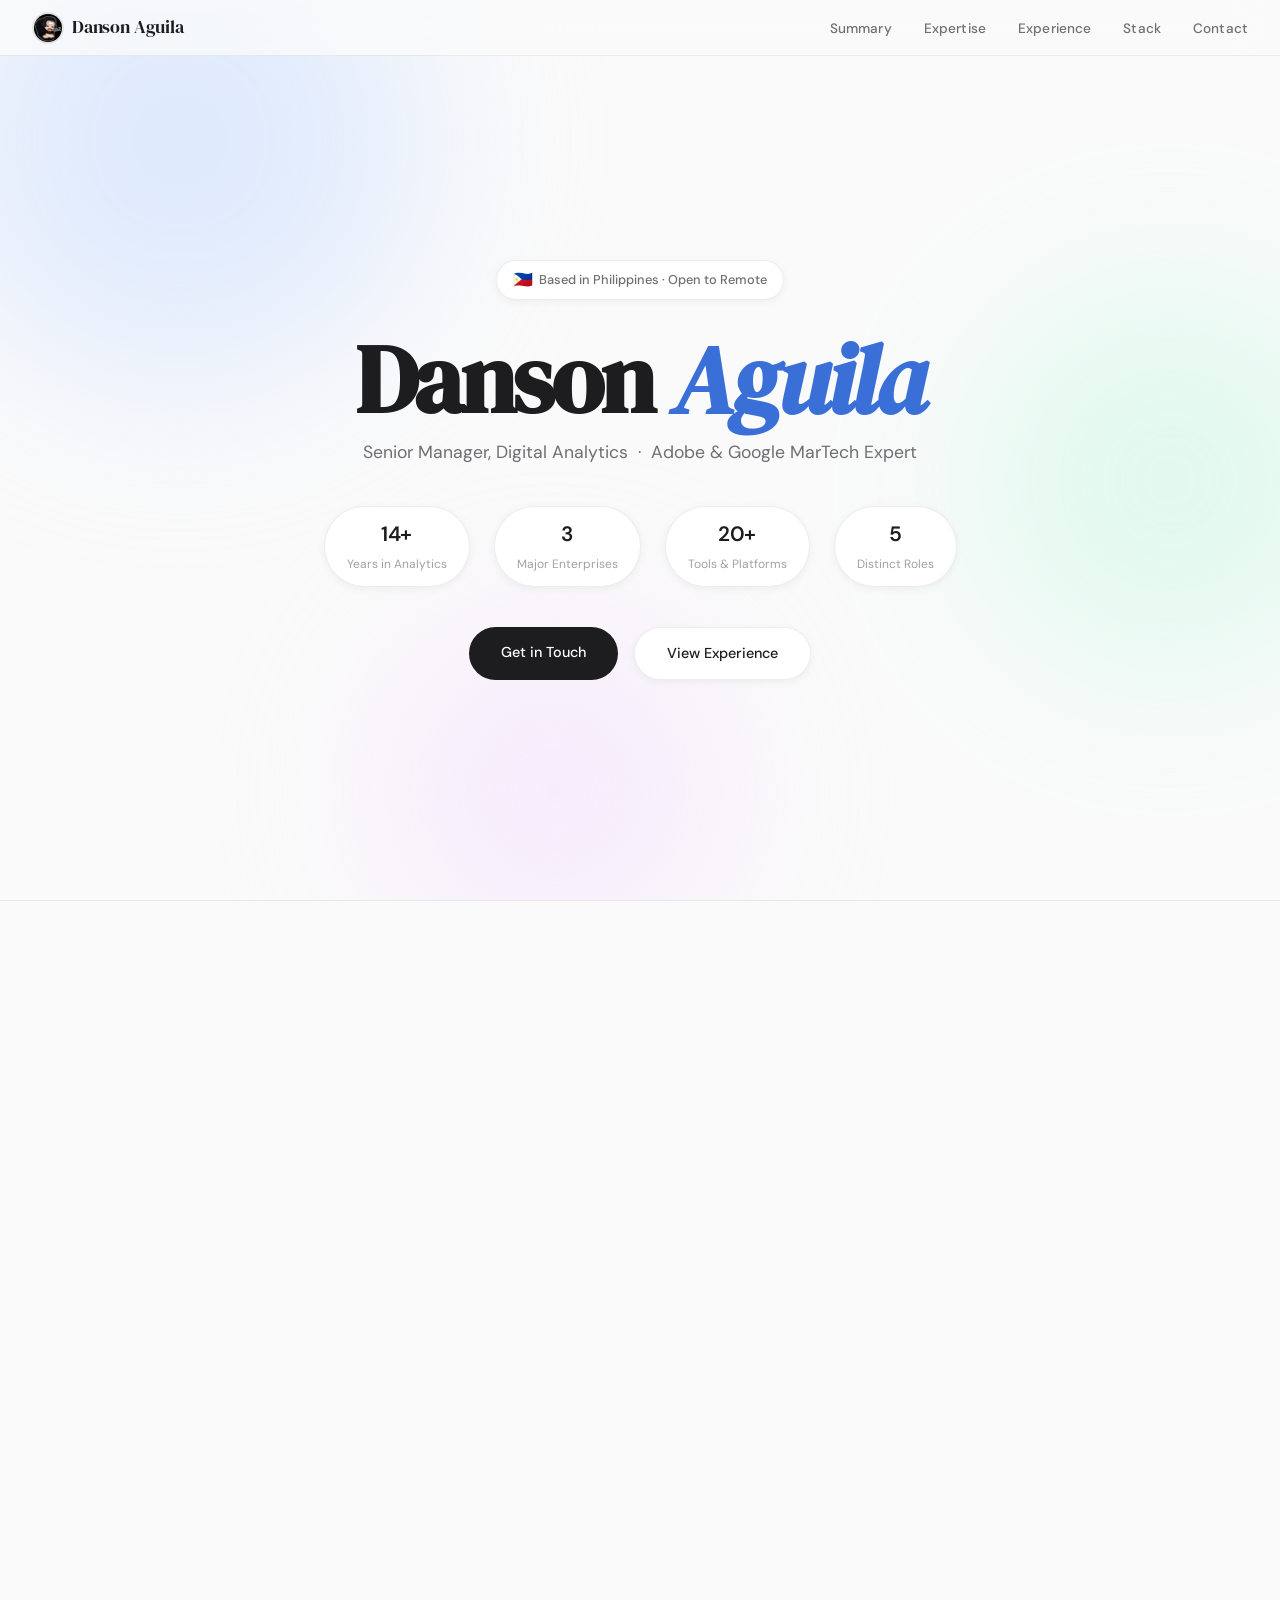
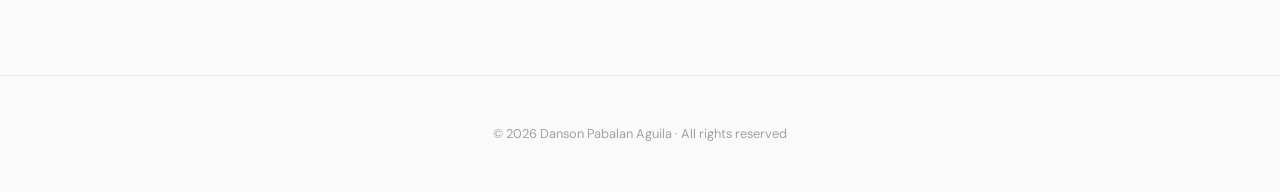
==== commit f0af33b9: "Add files via upload" ====
--- a/index.html
+++ b/index.html
@@ -4,6 +4,8 @@
 <meta charset="UTF-8" />
 <meta name="viewport" content="width=device-width, initial-scale=1.0" />
 <title>Danson Aguila · Digital Analytics</title>
+<link rel="icon" type="image/png" href="[data-uri]" />
+<link rel="apple-touch-icon" href="[data-uri]" />
 <link rel="preconnect" href="https://fonts.googleapis.com" />
 <link rel="preconnect" href="https://fonts.gstatic.com" crossorigin />
 <link href="https://fonts.googleapis.com/css2?family=DM+Sans:ital,opsz,wght@0,9..40,300;0,9..40,400;0,9..40,500;0,9..40,600;1,9..40,300&family=DM+Serif+Display:ital@0;1&display=swap" rel="stylesheet" />
@@ -62,6 +64,17 @@
     -webkit-backdrop-filter: blur(20px) saturate(180%);
     border-bottom: 1px solid var(--border);
   }
+
+  .nav-logo-img {
+    width: 32px; height: 32px;
+    border-radius: 50%;
+    object-fit: cover;
+    margin-right: 8px;
+    vertical-align: middle;
+    border: 2px solid var(--border);
+    background: var(--surface2);
+  }
+  .nav-logo { display: flex; align-items: center; }
   .nav-logo {
     font-family: 'DM Serif Display', Georgia, serif;
     font-size: 1.1rem;
@@ -429,7 +442,7 @@
 
 <!-- NAV -->
 <nav>
-  <a href="#" class="nav-logo">Danson Aguila</a>
+  <a href="#" class="nav-logo"><img src="[data-uri]" alt="Danson Aguila" class="nav-logo-img" />Danson Aguila</a>
   <ul class="nav-links">
     <li><a href="#summary">Summary</a></li>
     <li><a href="#expertise">Expertise</a></li>
@@ -690,11 +703,11 @@
     <p class="section-subtitle">Open to digital analytics consulting, MarTech implementations, and remote opportunities.</p>
   </div>
   <div class="contact-grid reveal">
-    <a class="contact-card" href="mailto:d97i42@gmail.com">
+    <a class="contact-card" href="/cdn-cgi/l/email-protection#5f3b6668366b6d1f38323e3633713c3032">
       <div class="contact-icon ci-blue">✉️</div>
       <div>
         <div class="contact-label">Email</div>
-        <div class="contact-value">d97i42@gmail.com</div>
+        <div class="contact-value"><span class="__cf_email__" data-cfemail="e387dad48ad7d1a3848e828a8fcd808c8e">[email&#160;protected]</span></div>
       </div>
     </a>
     <a class="contact-card" href="tel:+639566189711">
@@ -725,15 +738,7 @@
   © 2026 Danson Pabalan Aguila · All rights reserved
 </footer>
 
-<script>
+<script data-cfasync="false" src="/cdn-cgi/scripts/5c5dd728/cloudflare-static/email-decode.min.js"></script><script>
   // Scroll reveal
   const reveals = document.querySelectorAll('.reveal');
-  const io = new IntersectionObserver((entries) => {
-    entries.forEach(e => {
-      if (e.isIntersecting) { e.target.classList.add('visible'); io.unobserve(e.target); }
-    });
-  }, { threshold: 0.12 });
-  reveals.forEach(r => io.observe(r));
-</script>
-</body>
-</html>
+  const io = new IntersectionObser
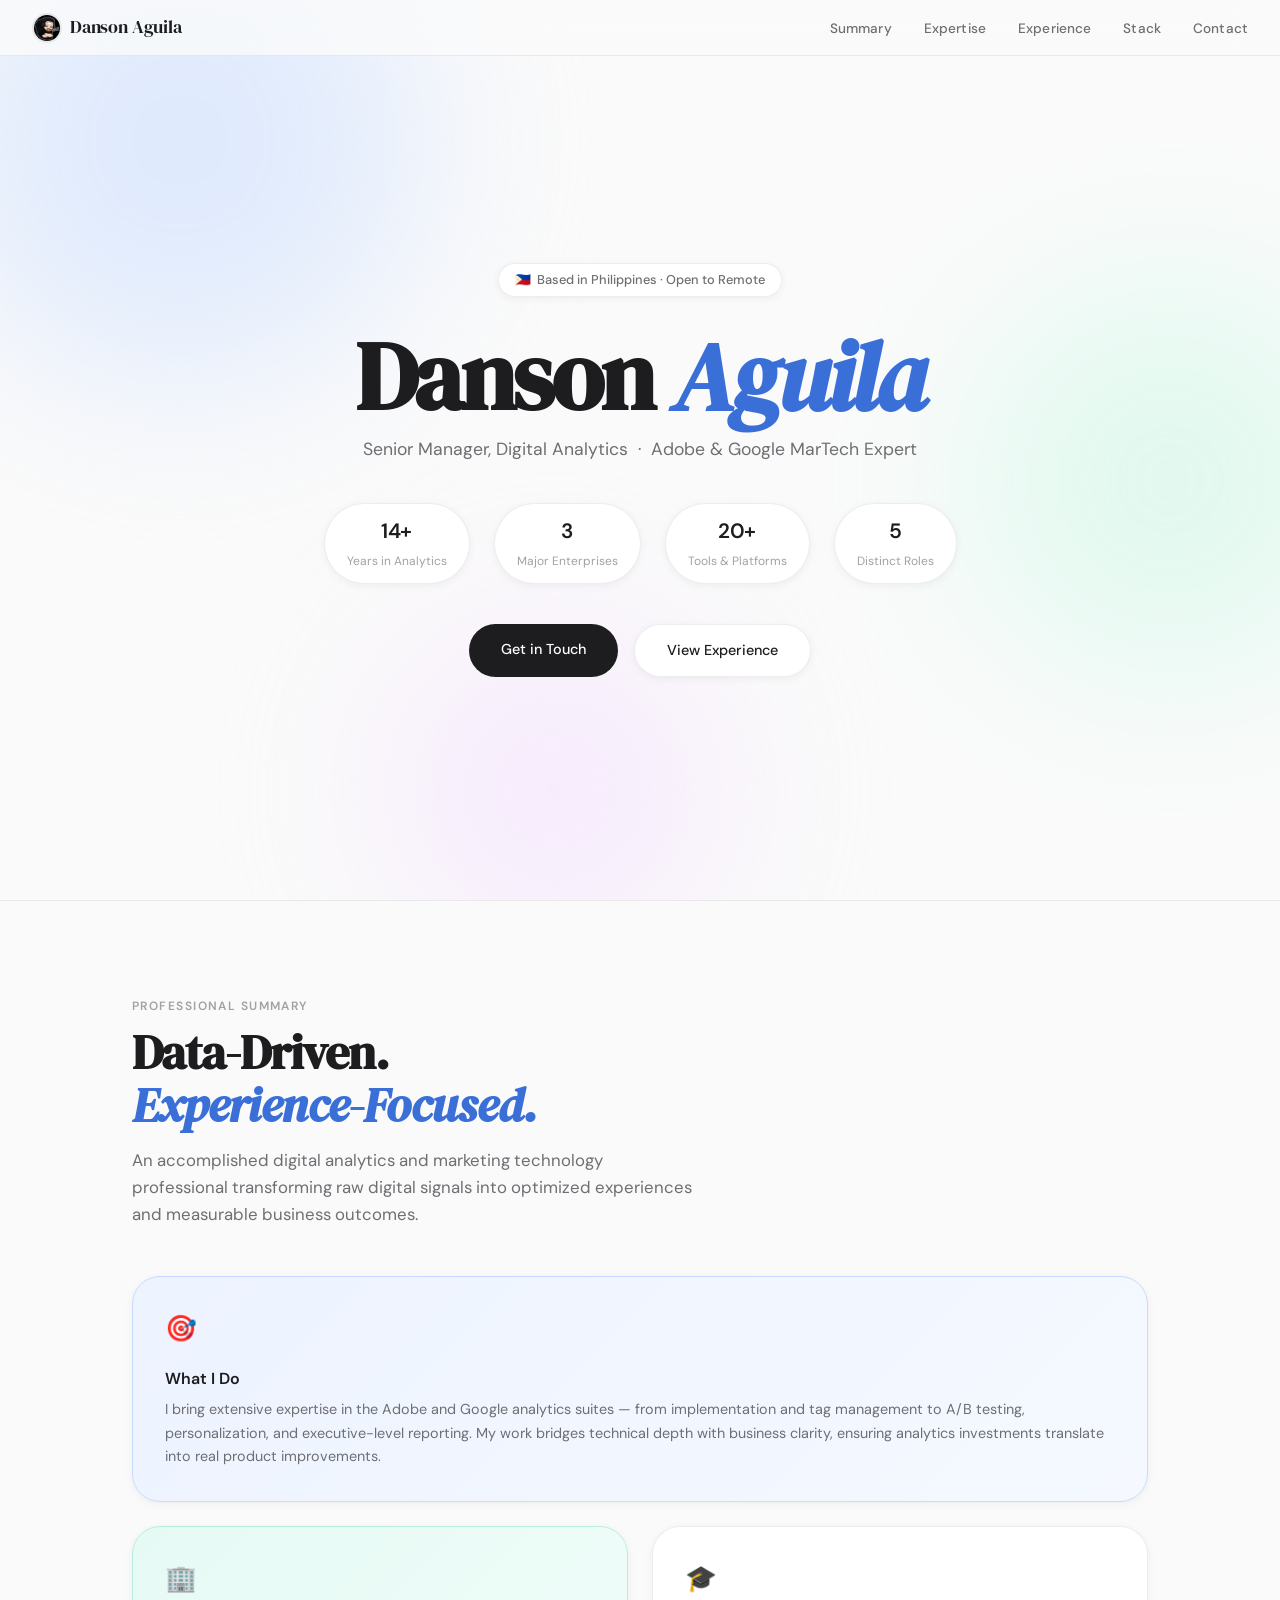
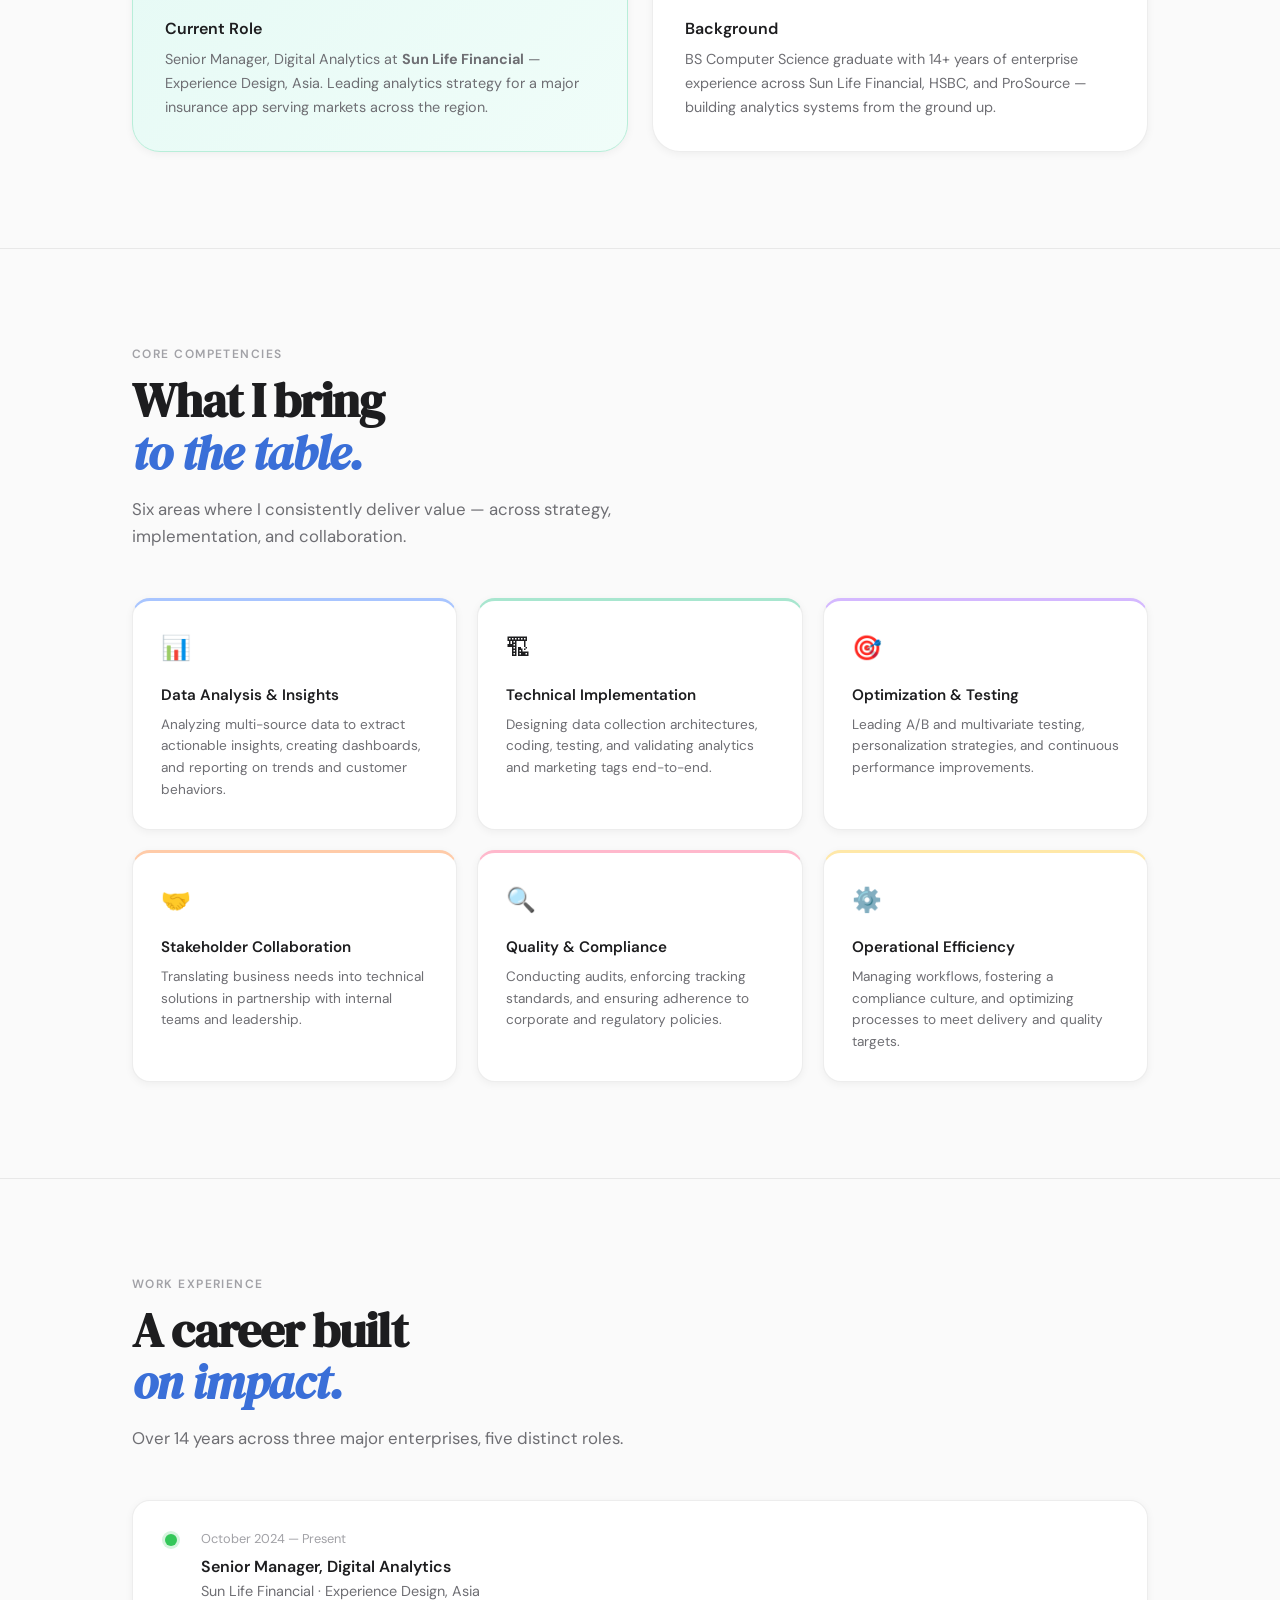
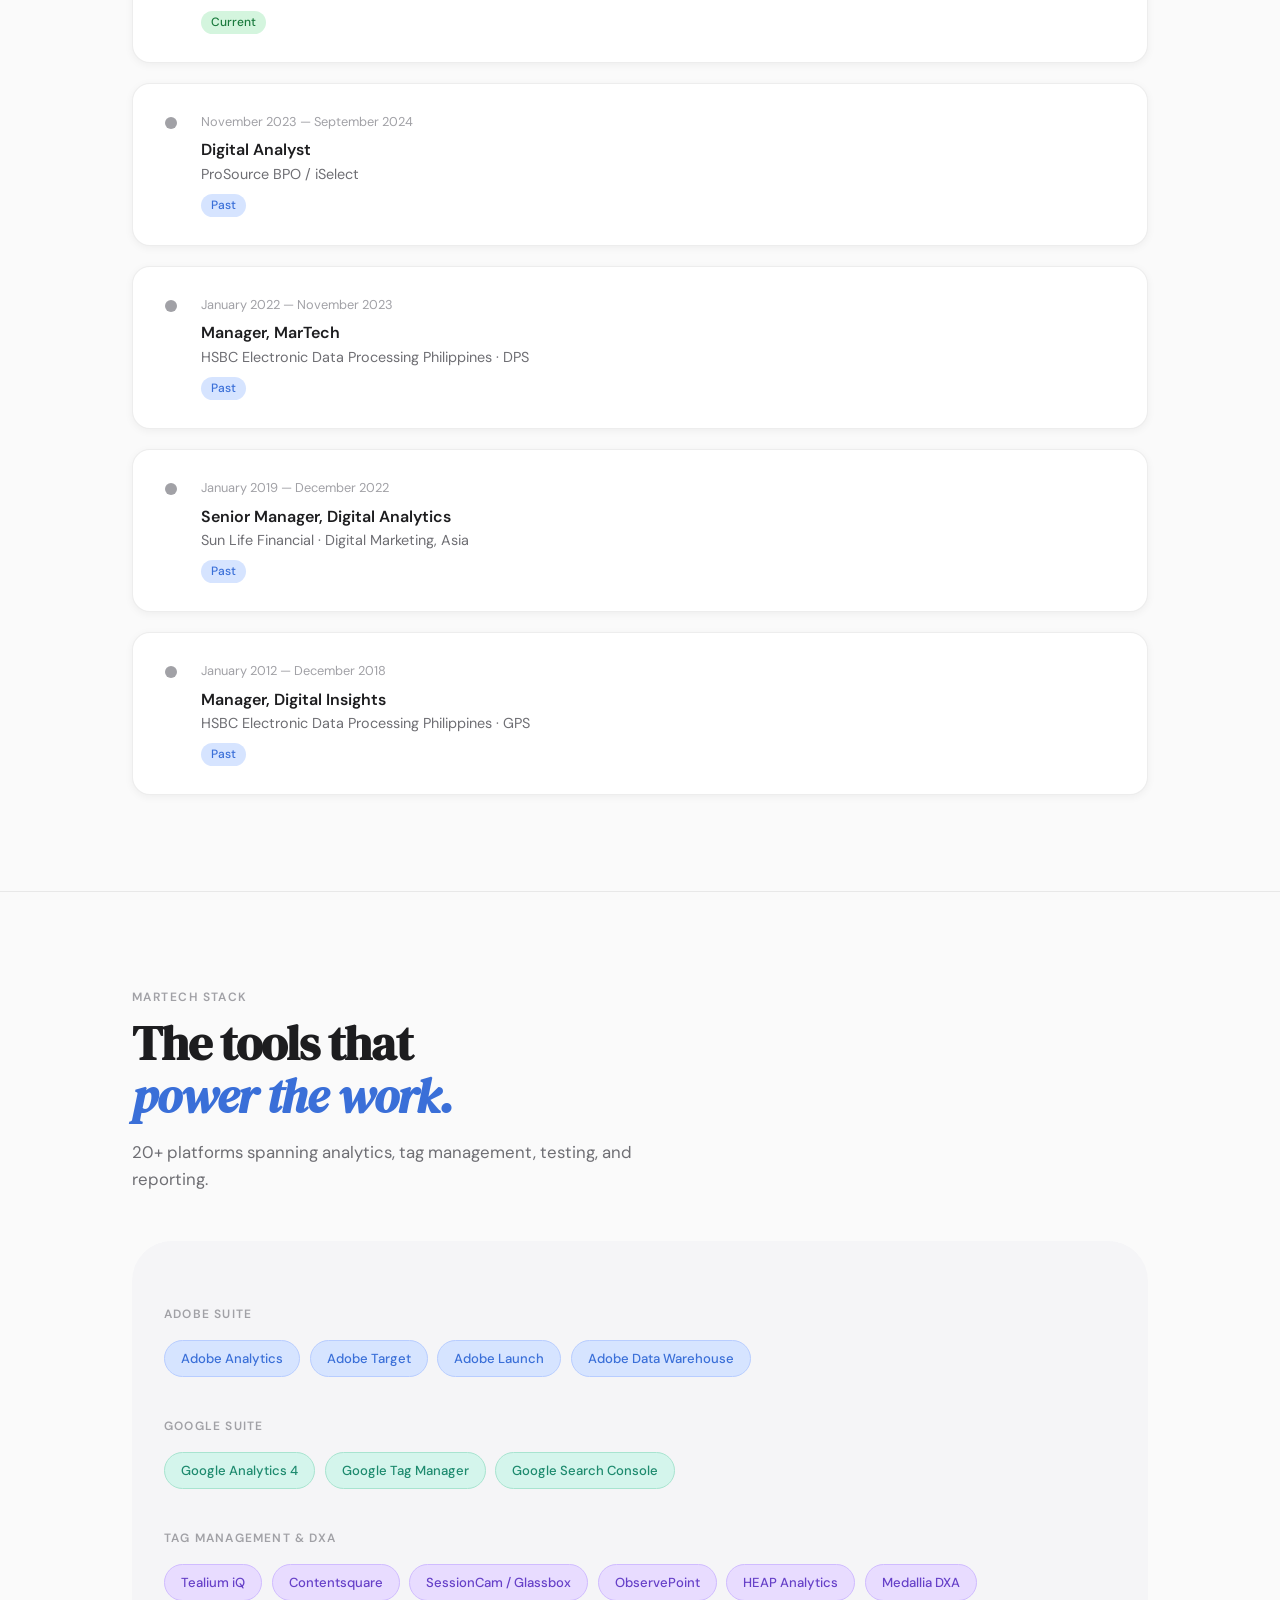
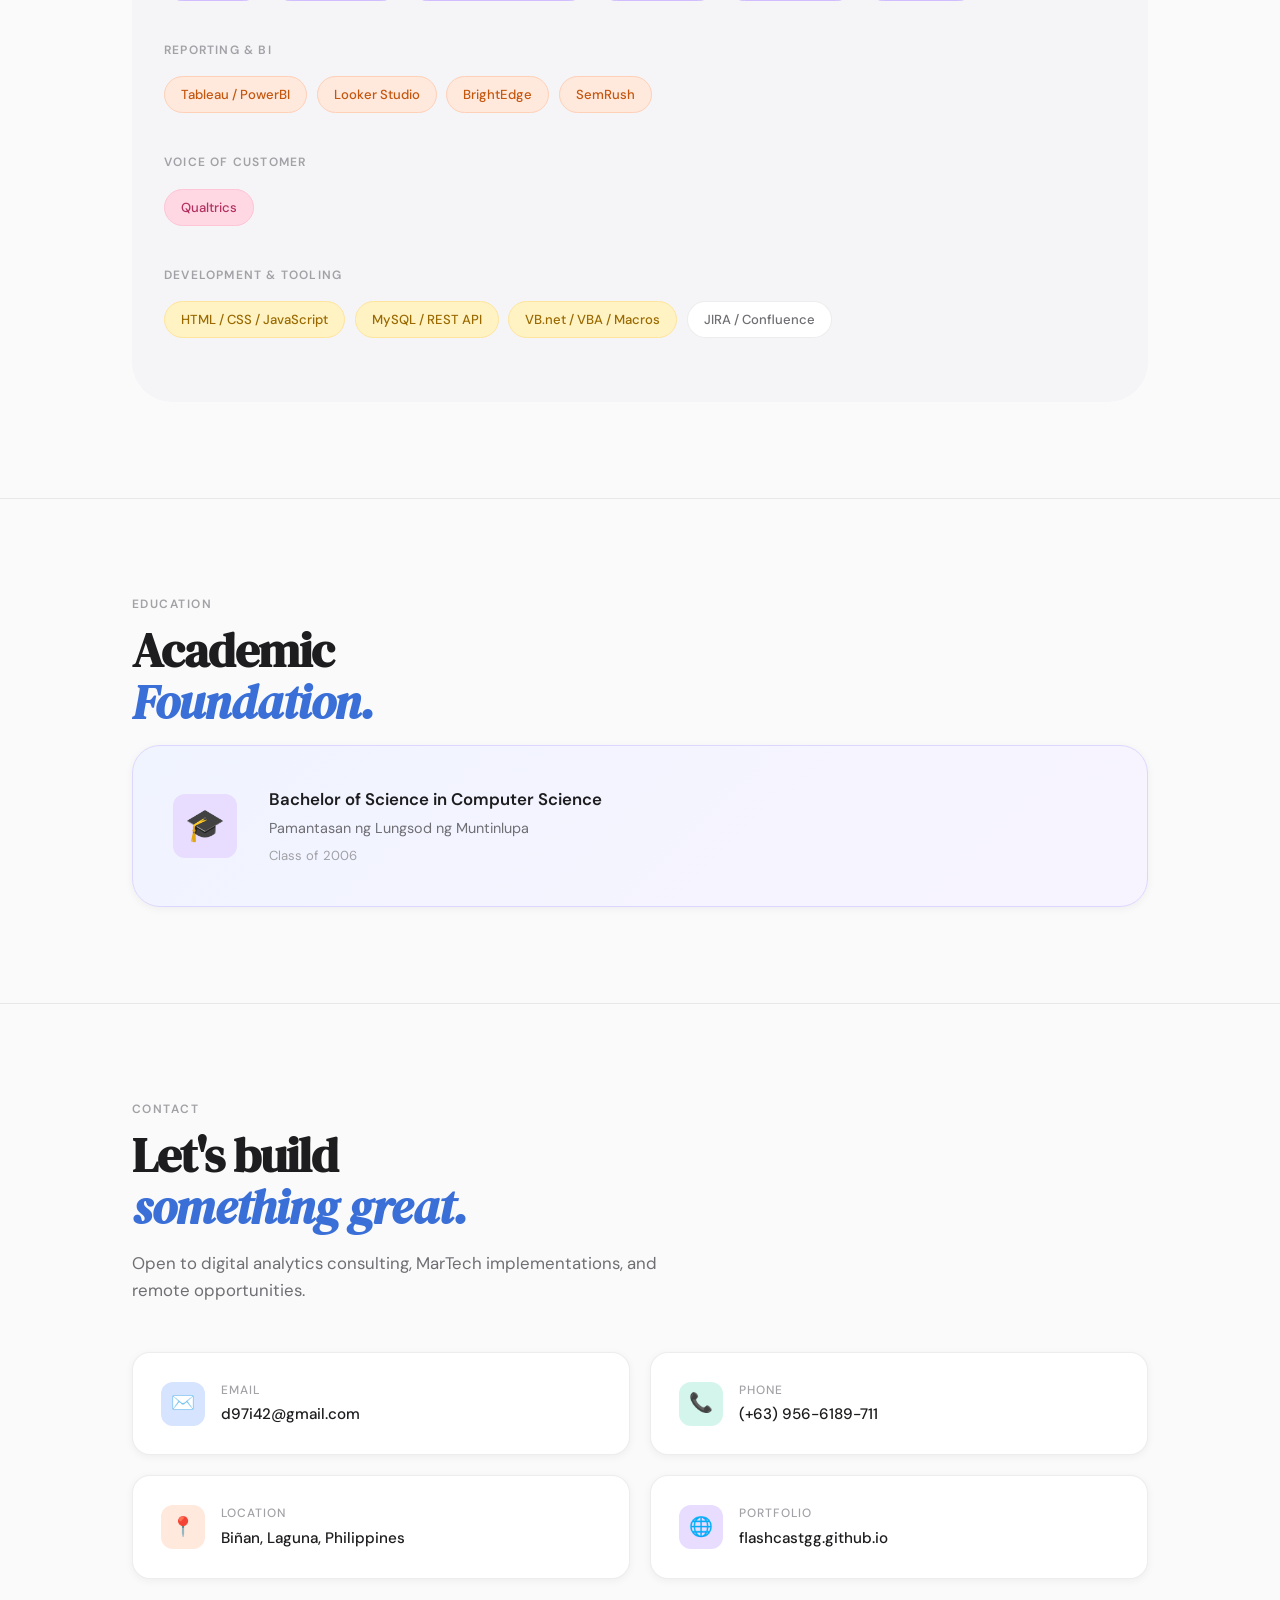
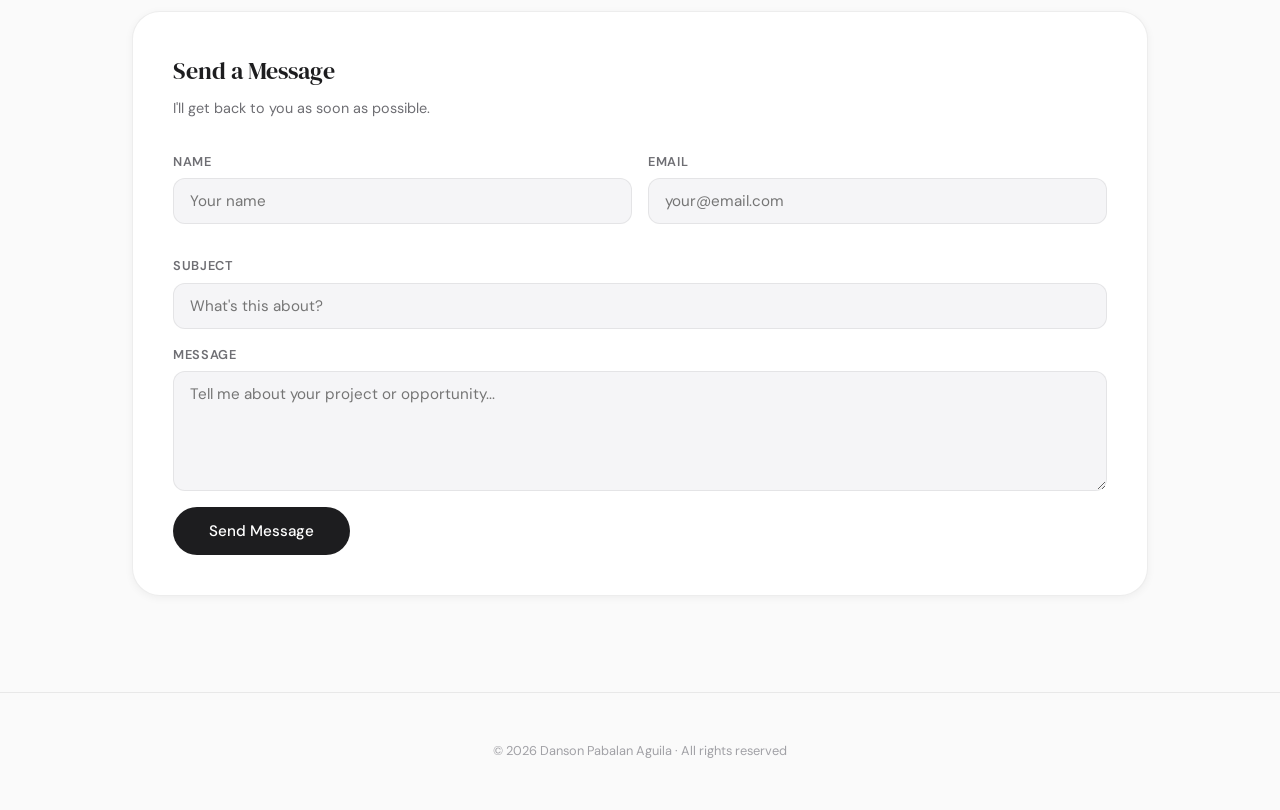
==== commit 547ffacb: "Add files via upload" ====
--- a/index.html
+++ b/index.html
@@ -6,287 +6,178 @@
 <title>Danson Aguila · Digital Analytics</title>
 <link rel="icon" type="image/png" href="[data-uri]" />
 <link rel="apple-touch-icon" href="[data-uri]" />
+<meta name="mobile-web-app-capable" content="yes" />
+<meta name="apple-mobile-web-app-capable" content="yes" />
+<meta name="apple-mobile-web-app-status-bar-style" content="default" />
+<meta name="apple-mobile-web-app-title" content="Danson Aguila" />
+<meta name="theme-color" content="#ffffff" />
 <link rel="preconnect" href="https://fonts.googleapis.com" />
 <link rel="preconnect" href="https://fonts.gstatic.com" crossorigin />
 <link href="https://fonts.googleapis.com/css2?family=DM+Sans:ital,opsz,wght@0,9..40,300;0,9..40,400;0,9..40,500;0,9..40,600;1,9..40,300&family=DM+Serif+Display:ital@0;1&display=swap" rel="stylesheet" />
 <style>
   :root {
-    --bg: #fafafa;
-    --surface: #ffffff;
-    --surface2: #f5f5f7;
-    --border: rgba(0,0,0,0.07);
-    --text: #1d1d1f;
-    --text-secondary: #6e6e73;
-    --text-tertiary: #a1a1a6;
-    --accent-blue: #d6e4ff;
-    --accent-blue-mid: #a8c5ff;
-    --accent-blue-text: #3a6fd8;
-    --accent-mint: #d4f5ec;
-    --accent-mint-text: #1d8a6e;
-    --accent-lavender: #e8dcff;
-    --accent-lavender-text: #6640c8;
-    --accent-peach: #ffe8dc;
-    --accent-peach-text: #c4560e;
-    --accent-rose: #ffd8e4;
-    --accent-rose-text: #b33060;
-    --accent-yellow: #fff3c4;
-    --accent-yellow-text: #9a6a00;
-    --radius-sm: 12px;
-    --radius-md: 18px;
-    --radius-lg: 28px;
-    --radius-xl: 40px;
+    --bg: #fafafa; --surface: #ffffff; --surface2: #f5f5f7;
+    --border: rgba(0,0,0,0.07); --text: #1d1d1f;
+    --text-secondary: #6e6e73; --text-tertiary: #a1a1a6;
+    --accent-blue: #d6e4ff; --accent-blue-mid: #a8c5ff; --accent-blue-text: #3a6fd8;
+    --accent-mint: #d4f5ec; --accent-mint-text: #1d8a6e;
+    --accent-lavender: #e8dcff; --accent-lavender-text: #6640c8;
+    --accent-peach: #ffe8dc; --accent-peach-text: #c4560e;
+    --accent-rose: #ffd8e4; --accent-rose-text: #b33060;
+    --accent-yellow: #fff3c4; --accent-yellow-text: #9a6a00;
+    --radius-sm: 12px; --radius-md: 18px; --radius-lg: 28px; --radius-xl: 40px;
     --shadow-sm: 0 2px 8px rgba(0,0,0,0.05);
     --shadow-md: 0 4px 24px rgba(0,0,0,0.08);
     --shadow-lg: 0 12px 48px rgba(0,0,0,0.10);
   }
-
   *, *::before, *::after { box-sizing: border-box; margin: 0; padding: 0; }
-
   html { scroll-behavior: smooth; font-size: 16px; }
-
   body {
     font-family: 'DM Sans', -apple-system, sans-serif;
-    background: var(--bg);
-    color: var(--text);
-    line-height: 1.6;
-    -webkit-font-smoothing: antialiased;
-    overflow-x: hidden;
+    background: var(--bg); color: var(--text);
+    line-height: 1.6; -webkit-font-smoothing: antialiased; overflow-x: hidden;
   }
 
   /* NAV */
   nav {
     position: fixed; top: 0; left: 0; right: 0; z-index: 100;
-    padding: 0 2rem;
-    height: 56px;
+    padding: 0 2rem; height: 56px;
     display: flex; align-items: center; justify-content: space-between;
     background: rgba(250,250,250,0.82);
     backdrop-filter: blur(20px) saturate(180%);
     -webkit-backdrop-filter: blur(20px) saturate(180%);
     border-bottom: 1px solid var(--border);
   }
-
-  .nav-logo-img {
-    width: 32px; height: 32px;
-    border-radius: 50%;
-    object-fit: cover;
-    margin-right: 8px;
-    vertical-align: middle;
-    border: 2px solid var(--border);
-    background: var(--surface2);
-  }
-  .nav-logo { display: flex; align-items: center; }
   .nav-logo {
     font-family: 'DM Serif Display', Georgia, serif;
-    font-size: 1.1rem;
-    color: var(--text);
-    text-decoration: none;
-    letter-spacing: -0.01em;
-  }
-  .nav-links {
-    display: flex; gap: 2rem; list-style: none;
-  }
+    font-size: 1.1rem; color: var(--text); text-decoration: none;
+    letter-spacing: -0.01em; display: flex; align-items: center; gap: 8px;
+  }
+  .nav-logo-img {
+    width: 30px; height: 30px; border-radius: 50%; object-fit: cover;
+    border: 2px solid var(--border);
+  }
+  .nav-links { display: flex; gap: 2rem; list-style: none; }
   .nav-links a {
-    font-size: 0.85rem;
-    font-weight: 500;
-    color: var(--text-secondary);
-    text-decoration: none;
-    transition: color 0.2s;
-    letter-spacing: 0.01em;
+    font-size: 0.85rem; font-weight: 500; color: var(--text-secondary);
+    text-decoration: none; transition: color 0.2s; letter-spacing: 0.01em;
   }
   .nav-links a:hover { color: var(--text); }
 
   /* HERO */
   .hero {
-    min-height: 100vh;
-    padding: 120px 2rem 80px;
+    min-height: 100vh; padding: 120px 2rem 80px;
     display: flex; align-items: center; justify-content: center;
-    text-align: center;
-    position: relative;
-    overflow: hidden;
-  }
-  .hero-bg {
-    position: absolute; inset: 0; z-index: 0;
-    pointer-events: none;
-  }
+    text-align: center; position: relative; overflow: hidden;
+  }
+  .hero-bg { position: absolute; inset: 0; z-index: 0; pointer-events: none; }
   .orb {
     position: absolute; border-radius: 50%;
-    filter: blur(80px);
-    opacity: 0.55;
+    filter: blur(80px); opacity: 0.55;
     animation: drift 12s ease-in-out infinite alternate;
   }
   .orb-1 { width: 520px; height: 520px; background: radial-gradient(circle, #bfd7ff, #e8f0ff); top: -120px; left: -80px; animation-delay: 0s; }
   .orb-2 { width: 420px; height: 420px; background: radial-gradient(circle, #c8f5e0, #e0fff5); top: 30%; right: -100px; animation-delay: -4s; }
   .orb-3 { width: 340px; height: 340px; background: radial-gradient(circle, #f0dcff, #fce8ff); bottom: -60px; left: 30%; animation-delay: -8s; }
   @keyframes drift {
-    from { transform: translate(0, 0) scale(1); }
-    to   { transform: translate(30px, -30px) scale(1.05); }
+    from { transform: translate(0,0) scale(1); }
+    to   { transform: translate(30px,-30px) scale(1.05); }
   }
   .hero-content { position: relative; z-index: 1; max-width: 720px; }
   .hero-badge {
     display: inline-flex; align-items: center; gap: 6px;
-    background: var(--surface);
-    border: 1px solid var(--border);
-    border-radius: 100px;
-    padding: 6px 16px;
-    font-size: 0.8rem;
-    font-weight: 500;
-    color: var(--text-secondary);
-    margin-bottom: 2rem;
-    box-shadow: var(--shadow-sm);
-    opacity: 0;
-    animation: fadeUp 0.7s ease forwards 0.1s;
-  }
-  .flag { font-size: 1rem; }
+    background: var(--surface); border: 1px solid var(--border);
+    border-radius: 100px; padding: 6px 16px;
+    font-size: 0.8rem; font-weight: 500; color: var(--text-secondary);
+    margin-bottom: 2rem; box-shadow: var(--shadow-sm);
+    opacity: 0; animation: fadeUp 0.7s ease forwards 0.1s;
+  }
   .hero-name {
     font-family: 'DM Serif Display', Georgia, serif;
     font-size: clamp(3.2rem, 8vw, 6rem);
-    line-height: 1.0;
-    letter-spacing: -0.03em;
-    color: var(--text);
-    margin-bottom: 0.6rem;
-    opacity: 0;
-    animation: fadeUp 0.7s ease forwards 0.25s;
-  }
-  .hero-name em {
-    font-style: italic;
-    color: var(--accent-blue-text);
-  }
+    line-height: 1.0; letter-spacing: -0.03em; color: var(--text);
+    margin-bottom: 0.6rem; opacity: 0; animation: fadeUp 0.7s ease forwards 0.25s;
+  }
+  .hero-name em { font-style: italic; color: var(--accent-blue-text); }
   .hero-title {
-    font-size: 1.1rem;
-    font-weight: 400;
-    color: var(--text-secondary);
-    margin-bottom: 2.5rem;
-    opacity: 0;
-    animation: fadeUp 0.7s ease forwards 0.4s;
+    font-size: 1.1rem; font-weight: 400; color: var(--text-secondary);
+    margin-bottom: 2.5rem; opacity: 0; animation: fadeUp 0.7s ease forwards 0.4s;
   }
   .hero-stats {
     display: flex; gap: 1.5rem; justify-content: center; flex-wrap: wrap;
-    margin-bottom: 2.5rem;
-    opacity: 0;
-    animation: fadeUp 0.7s ease forwards 0.55s;
+    margin-bottom: 2.5rem; opacity: 0; animation: fadeUp 0.7s ease forwards 0.55s;
   }
   .stat-pill {
-    background: var(--surface);
-    border: 1px solid var(--border);
-    border-radius: 100px;
-    padding: 10px 22px;
-    box-shadow: var(--shadow-sm);
+    background: var(--surface); border: 1px solid var(--border);
+    border-radius: 100px; padding: 10px 22px; box-shadow: var(--shadow-sm);
   }
   .stat-pill strong { display: block; font-size: 1.3rem; font-weight: 600; letter-spacing: -0.02em; }
   .stat-pill span { font-size: 0.75rem; color: var(--text-tertiary); font-weight: 400; }
   .hero-cta {
     display: inline-flex; gap: 1rem; flex-wrap: wrap; justify-content: center;
-    opacity: 0;
-    animation: fadeUp 0.7s ease forwards 0.7s;
+    opacity: 0; animation: fadeUp 0.7s ease forwards 0.7s;
   }
   .btn-primary {
-    background: var(--text);
-    color: #fff;
-    border: none;
-    border-radius: 100px;
-    padding: 14px 32px;
-    font-size: 0.9rem;
-    font-weight: 500;
-    cursor: pointer;
-    text-decoration: none;
-    transition: transform 0.2s, box-shadow 0.2s;
-    font-family: inherit;
+    background: var(--text); color: #fff; border: none; border-radius: 100px;
+    padding: 14px 32px; font-size: 0.9rem; font-weight: 500; cursor: pointer;
+    text-decoration: none; transition: transform 0.2s, box-shadow 0.2s; font-family: inherit;
   }
   .btn-primary:hover { transform: translateY(-2px); box-shadow: 0 8px 24px rgba(0,0,0,0.15); }
   .btn-secondary {
-    background: var(--surface);
-    color: var(--text);
-    border: 1px solid var(--border);
-    border-radius: 100px;
-    padding: 14px 32px;
-    font-size: 0.9rem;
-    font-weight: 500;
-    cursor: pointer;
-    text-decoration: none;
-    transition: transform 0.2s, box-shadow 0.2s;
-    font-family: inherit;
-    box-shadow: var(--shadow-sm);
+    background: var(--surface); color: var(--text); border: 1px solid var(--border);
+    border-radius: 100px; padding: 14px 32px; font-size: 0.9rem; font-weight: 500;
+    cursor: pointer; text-decoration: none; transition: transform 0.2s, box-shadow 0.2s;
+    font-family: inherit; box-shadow: var(--shadow-sm);
   }
   .btn-secondary:hover { transform: translateY(-2px); box-shadow: var(--shadow-md); }
-
   @keyframes fadeUp {
     from { opacity: 0; transform: translateY(24px); }
     to   { opacity: 1; transform: translateY(0); }
   }
 
   /* SECTIONS */
-  section {
-    padding: 96px 2rem;
-    max-width: 1080px;
-    margin: 0 auto;
-  }
+  section { padding: 96px 2rem; max-width: 1080px; margin: 0 auto; }
   .section-label {
-    font-size: 0.75rem;
-    font-weight: 600;
-    letter-spacing: 0.12em;
-    text-transform: uppercase;
-    color: var(--text-tertiary);
-    margin-bottom: 0.6rem;
+    font-size: 0.75rem; font-weight: 600; letter-spacing: 0.12em;
+    text-transform: uppercase; color: var(--text-tertiary); margin-bottom: 0.6rem;
   }
   .section-title {
     font-family: 'DM Serif Display', Georgia, serif;
-    font-size: clamp(2rem, 4vw, 3rem);
-    line-height: 1.1;
-    letter-spacing: -0.02em;
-    color: var(--text);
-    margin-bottom: 1rem;
+    font-size: clamp(2rem, 4vw, 3rem); line-height: 1.1;
+    letter-spacing: -0.02em; color: var(--text); margin-bottom: 1rem;
   }
   .section-title em { font-style: italic; color: var(--accent-blue-text); }
   .section-subtitle {
-    font-size: 1.05rem;
-    color: var(--text-secondary);
-    max-width: 560px;
-    margin-bottom: 3rem;
-    font-weight: 400;
-  }
-
-  /* ABOUT / SUMMARY */
-  .about-grid {
-    display: grid;
-    grid-template-columns: 1fr 1fr;
-    gap: 1.5rem;
-  }
+    font-size: 1.05rem; color: var(--text-secondary);
+    max-width: 560px; margin-bottom: 3rem; font-weight: 400;
+  }
+
+  /* ABOUT */
+  .about-grid { display: grid; grid-template-columns: 1fr 1fr; gap: 1.5rem; }
   .about-card {
-    background: var(--surface);
-    border: 1px solid var(--border);
-    border-radius: var(--radius-lg);
-    padding: 2rem;
-    box-shadow: var(--shadow-sm);
+    background: var(--surface); border: 1px solid var(--border);
+    border-radius: var(--radius-lg); padding: 2rem; box-shadow: var(--shadow-sm);
     transition: transform 0.25s, box-shadow 0.25s;
   }
   .about-card:hover { transform: translateY(-4px); box-shadow: var(--shadow-md); }
   .about-card.wide { grid-column: 1 / -1; }
-  .about-card.tinted-blue { background: linear-gradient(135deg, #edf3ff, #f5f9ff); border-color: #c8daff; }
-  .about-card.tinted-mint { background: linear-gradient(135deg, #e6faf5, #f0fdf9); border-color: #b8eed9; }
+  .about-card.tinted-blue { background: linear-gradient(135deg,#edf3ff,#f5f9ff); border-color: #c8daff; }
+  .about-card.tinted-mint { background: linear-gradient(135deg,#e6faf5,#f0fdf9); border-color: #b8eed9; }
   .card-icon { font-size: 1.6rem; margin-bottom: 1rem; }
   .card-title { font-weight: 600; font-size: 1rem; margin-bottom: 0.4rem; }
   .card-body { font-size: 0.9rem; color: var(--text-secondary); line-height: 1.65; }
 
   /* COMPETENCIES */
-  .comp-grid {
-    display: grid;
-    grid-template-columns: repeat(3, 1fr);
-    gap: 1.25rem;
-  }
+  .comp-grid { display: grid; grid-template-columns: repeat(3,1fr); gap: 1.25rem; }
   .comp-card {
-    background: var(--surface);
-    border: 1px solid var(--border);
-    border-radius: var(--radius-md);
-    padding: 1.75rem;
-    box-shadow: var(--shadow-sm);
+    background: var(--surface); border: 1px solid var(--border);
+    border-radius: var(--radius-md); padding: 1.75rem; box-shadow: var(--shadow-sm);
     transition: transform 0.25s, box-shadow 0.25s;
   }
   .comp-card:hover { transform: translateY(-4px); box-shadow: var(--shadow-md); }
   .comp-icon { font-size: 1.5rem; margin-bottom: 1rem; }
   .comp-title { font-weight: 600; font-size: 0.95rem; margin-bottom: 0.4rem; }
   .comp-desc { font-size: 0.85rem; color: var(--text-secondary); line-height: 1.6; }
-
-  /* Color accents on comp cards */
   .comp-card:nth-child(1) { border-top: 3px solid var(--accent-blue-mid); }
   .comp-card:nth-child(2) { border-top: 3px solid #a8e6cf; }
   .comp-card:nth-child(3) { border-top: 3px solid #d4b8ff; }
@@ -297,38 +188,23 @@
   /* EXPERIENCE */
   .exp-list { display: flex; flex-direction: column; gap: 1.25rem; }
   .exp-item {
-    background: var(--surface);
-    border: 1px solid var(--border);
-    border-radius: var(--radius-md);
-    padding: 1.75rem 2rem;
-    display: grid;
-    grid-template-columns: auto 1fr;
-    gap: 0 1.5rem;
-    align-items: start;
-    box-shadow: var(--shadow-sm);
+    background: var(--surface); border: 1px solid var(--border);
+    border-radius: var(--radius-md); padding: 1.75rem 2rem;
+    display: grid; grid-template-columns: auto 1fr; gap: 0 1.5rem;
+    align-items: start; box-shadow: var(--shadow-sm);
     transition: transform 0.25s, box-shadow 0.25s;
   }
   .exp-item:hover { transform: translateY(-3px); box-shadow: var(--shadow-md); }
-  .exp-dot {
-    width: 12px; height: 12px;
-    border-radius: 50%;
-    margin-top: 5px;
-    flex-shrink: 0;
-  }
+  .exp-dot { width: 12px; height: 12px; border-radius: 50%; margin-top: 5px; flex-shrink: 0; }
   .exp-dot-current { background: #34c759; box-shadow: 0 0 0 3px rgba(52,199,89,0.2); }
   .exp-dot-past { background: var(--text-tertiary); }
-  .exp-meta { font-size: 0.8rem; color: var(--text-tertiary); font-weight: 400; margin-bottom: 0.3rem; }
+  .exp-meta { font-size: 0.8rem; color: var(--text-tertiary); margin-bottom: 0.3rem; }
   .exp-role { font-weight: 600; font-size: 1rem; color: var(--text); }
   .exp-company { font-size: 0.9rem; color: var(--text-secondary); }
   .exp-badge {
-    display: inline-block;
-    margin-top: 0.5rem;
-    background: var(--accent-blue);
-    color: var(--accent-blue-text);
-    border-radius: 100px;
-    padding: 2px 10px;
-    font-size: 0.75rem;
-    font-weight: 500;
+    display: inline-block; margin-top: 0.5rem;
+    background: var(--accent-blue); color: var(--accent-blue-text);
+    border-radius: 100px; padding: 2px 10px; font-size: 0.75rem; font-weight: 500;
   }
   .exp-badge.current { background: #d4f5de; color: #1a7a3d; }
 
@@ -339,17 +215,10 @@
     font-size: 0.75rem; font-weight: 600; letter-spacing: 0.1em;
     text-transform: uppercase; color: var(--text-tertiary); margin-bottom: 1rem;
   }
-  .tool-chips {
-    display: flex; flex-wrap: wrap; gap: 0.6rem;
-  }
+  .tool-chips { display: flex; flex-wrap: wrap; gap: 0.6rem; }
   .chip {
-    padding: 7px 16px;
-    border-radius: 100px;
-    font-size: 0.82rem;
-    font-weight: 500;
-    border: 1px solid transparent;
-    transition: transform 0.15s;
-    cursor: default;
+    padding: 7px 16px; border-radius: 100px; font-size: 0.82rem; font-weight: 500;
+    border: 1px solid transparent; transition: transform 0.15s; cursor: default;
   }
   .chip:hover { transform: scale(1.04); }
   .chip-blue { background: var(--accent-blue); color: var(--accent-blue-text); border-color: #b8cdff; }
@@ -362,12 +231,9 @@
 
   /* EDUCATION */
   .edu-card {
-    background: linear-gradient(135deg, #f0f4ff, #f8f4ff);
-    border: 1px solid #ddd6fe;
-    border-radius: var(--radius-lg);
-    padding: 2.5rem;
-    display: flex; align-items: center; gap: 2rem;
-    box-shadow: var(--shadow-sm);
+    background: linear-gradient(135deg,#f0f4ff,#f8f4ff); border: 1px solid #ddd6fe;
+    border-radius: var(--radius-lg); padding: 2.5rem;
+    display: flex; align-items: center; gap: 2rem; box-shadow: var(--shadow-sm);
   }
   .edu-icon-wrap {
     width: 64px; height: 64px; border-radius: var(--radius-sm);
@@ -380,15 +246,11 @@
   .edu-year { color: var(--text-tertiary); font-size: 0.82rem; margin-top: 0.3rem; }
 
   /* CONTACT */
-  .contact-grid { display: grid; grid-template-columns: 1fr 1fr; gap: 1.25rem; }
+  .contact-grid { display: grid; grid-template-columns: 1fr 1fr; gap: 1.25rem; margin-bottom: 2rem; }
   .contact-card {
-    background: var(--surface);
-    border: 1px solid var(--border);
-    border-radius: var(--radius-md);
-    padding: 1.75rem;
-    box-shadow: var(--shadow-sm);
-    text-decoration: none;
-    color: inherit;
+    background: var(--surface); border: 1px solid var(--border);
+    border-radius: var(--radius-md); padding: 1.75rem; box-shadow: var(--shadow-sm);
+    text-decoration: none; color: inherit;
     transition: transform 0.2s, box-shadow 0.2s;
     display: flex; align-items: center; gap: 1rem;
   }
@@ -405,16 +267,47 @@
   .contact-label { font-size: 0.75rem; color: var(--text-tertiary); font-weight: 500; text-transform: uppercase; letter-spacing: 0.08em; }
   .contact-value { font-size: 0.95rem; font-weight: 500; color: var(--text); margin-top: 2px; }
 
+  /* FORMSPREE FORM */
+  .contact-form {
+    background: var(--surface); border: 1px solid var(--border);
+    border-radius: var(--radius-lg); padding: 2.5rem; box-shadow: var(--shadow-sm);
+  }
+  .form-title { font-family: 'DM Serif Display', Georgia, serif; font-size: 1.5rem; margin-bottom: 0.4rem; }
+  .form-subtitle { font-size: 0.9rem; color: var(--text-secondary); margin-bottom: 2rem; }
+  .form-row { display: grid; grid-template-columns: 1fr 1fr; gap: 1rem; margin-bottom: 1rem; }
+  .form-group { display: flex; flex-direction: column; gap: 6px; margin-bottom: 1rem; }
+  .form-group label { font-size: 0.8rem; font-weight: 600; color: var(--text-secondary); letter-spacing: 0.05em; text-transform: uppercase; }
+  .form-group input,
+  .form-group textarea {
+    background: var(--surface2); border: 1px solid var(--border);
+    border-radius: var(--radius-sm); padding: 12px 16px;
+    font-size: 0.95rem; font-family: inherit; color: var(--text);
+    transition: border-color 0.2s, box-shadow 0.2s; outline: none; resize: vertical;
+  }
+  .form-group input:focus,
+  .form-group textarea:focus {
+    border-color: var(--accent-blue-mid); box-shadow: 0 0 0 3px rgba(168,197,255,0.25);
+  }
+  .form-group textarea { min-height: 120px; }
+  .form-submit {
+    background: var(--text); color: #fff; border: none; border-radius: 100px;
+    padding: 14px 36px; font-size: 0.95rem; font-weight: 500; cursor: pointer;
+    font-family: inherit; transition: transform 0.2s, box-shadow 0.2s;
+  }
+  .form-submit:hover { transform: translateY(-2px); box-shadow: 0 8px 24px rgba(0,0,0,0.18); }
+  .form-submit:disabled { opacity: 0.6; cursor: not-allowed; transform: none; }
+  .form-success {
+    display: none; text-align: center; padding: 2rem;
+    color: var(--accent-mint-text); font-weight: 500;
+  }
+  .form-success .success-icon { font-size: 2.5rem; margin-bottom: 0.5rem; }
+
   /* FOOTER */
   footer {
-    text-align: center;
-    padding: 3rem 2rem;
-    font-size: 0.8rem;
-    color: var(--text-tertiary);
+    text-align: center; padding: 3rem 2rem;
+    font-size: 0.8rem; color: var(--text-tertiary);
     border-top: 1px solid var(--border);
   }
-
-  /* DIVIDER */
   .divider { border: none; border-top: 1px solid var(--border); margin: 0; }
 
   /* SCROLL REVEAL */
@@ -428,6 +321,7 @@
     .about-card.wide { grid-column: 1; }
     .comp-grid { grid-template-columns: 1fr 1fr; }
     .contact-grid { grid-template-columns: 1fr; }
+    .form-row { grid-template-columns: 1fr; }
     .edu-card { flex-direction: column; text-align: center; }
     .exp-item { grid-template-columns: 1fr; }
     .exp-dot { display: none; }
@@ -442,7 +336,10 @@
 
 <!-- NAV -->
 <nav>
-  <a href="#" class="nav-logo"><img src="[data-uri]" alt="Danson Aguila" class="nav-logo-img" />Danson Aguila</a>
+  <a href="#" class="nav-logo">
+    <img src="[data-uri]" alt="Danson" class="nav-logo-img" />
+    Danson Aguila
+  </a>
   <ul class="nav-links">
     <li><a href="#summary">Summary</a></li>
     <li><a href="#expertise">Expertise</a></li>
@@ -460,10 +357,7 @@
     <div class="orb orb-3"></div>
   </div>
   <div class="hero-content">
-    <div class="hero-badge">
-      <span class="flag">🇵🇭</span>
-      <span>Based in Philippines · Open to Remote</span>
-    </div>
+    <div class="hero-badge"><span>🇵🇭</span><span>Based in Philippines · Open to Remote</span></div>
     <h1 class="hero-name">Danson <em>Aguila</em></h1>
     <p class="hero-title">Senior Manager, Digital Analytics &nbsp;·&nbsp; Adobe & Google MarTech Expert</p>
     <div class="hero-stats">
@@ -517,36 +411,12 @@
     <p class="section-subtitle">Six areas where I consistently deliver value — across strategy, implementation, and collaboration.</p>
   </div>
   <div class="comp-grid reveal">
-    <div class="comp-card">
-      <div class="comp-icon">📊</div>
-      <div class="comp-title">Data Analysis & Insights</div>
-      <div class="comp-desc">Analyzing multi-source data to extract actionable insights, creating dashboards, and reporting on trends and customer behaviors.</div>
-    </div>
-    <div class="comp-card">
-      <div class="comp-icon">🏗</div>
-      <div class="comp-title">Technical Implementation</div>
-      <div class="comp-desc">Designing data collection architectures, coding, testing, and validating analytics and marketing tags end-to-end.</div>
-    </div>
-    <div class="comp-card">
-      <div class="comp-icon">🎯</div>
-      <div class="comp-title">Optimization & Testing</div>
-      <div class="comp-desc">Leading A/B and multivariate testing, personalization strategies, and continuous performance improvements.</div>
-    </div>
-    <div class="comp-card">
-      <div class="comp-icon">🤝</div>
-      <div class="comp-title">Stakeholder Collaboration</div>
-      <div class="comp-desc">Translating business needs into technical solutions in partnership with internal teams and leadership.</div>
-    </div>
-    <div class="comp-card">
-      <div class="comp-icon">🔍</div>
-      <div class="comp-title">Quality & Compliance</div>
-      <div class="comp-desc">Conducting audits, enforcing tracking standards, and ensuring adherence to corporate and regulatory policies.</div>
-    </div>
-    <div class="comp-card">
-      <div class="comp-icon">⚙️</div>
-      <div class="comp-title">Operational Efficiency</div>
-      <div class="comp-desc">Managing workflows, fostering a compliance culture, and optimizing processes to meet delivery and quality targets.</div>
-    </div>
+    <div class="comp-card"><div class="comp-icon">📊</div><div class="comp-title">Data Analysis & Insights</div><div class="comp-desc">Analyzing multi-source data to extract actionable insights, creating dashboards, and reporting on trends and customer behaviors.</div></div>
+    <div class="comp-card"><div class="comp-icon">🏗</div><div class="comp-title">Technical Implementation</div><div class="comp-desc">Designing data collection architectures, coding, testing, and validating analytics and marketing tags end-to-end.</div></div>
+    <div class="comp-card"><div class="comp-icon">🎯</div><div class="comp-title">Optimization & Testing</div><div class="comp-desc">Leading A/B and multivariate testing, personalization strategies, and continuous performance improvements.</div></div>
+    <div class="comp-card"><div class="comp-icon">🤝</div><div class="comp-title">Stakeholder Collaboration</div><div class="comp-desc">Translating business needs into technical solutions in partnership with internal teams and leadership.</div></div>
+    <div class="comp-card"><div class="comp-icon">🔍</div><div class="comp-title">Quality & Compliance</div><div class="comp-desc">Conducting audits, enforcing tracking standards, and ensuring adherence to corporate and regulatory policies.</div></div>
+    <div class="comp-card"><div class="comp-icon">⚙️</div><div class="comp-title">Operational Efficiency</div><div class="comp-desc">Managing workflows, fostering a compliance culture, and optimizing processes to meet delivery and quality targets.</div></div>
   </div>
 </section>
 
@@ -562,48 +432,23 @@
   <div class="exp-list reveal">
     <div class="exp-item">
       <div class="exp-dot exp-dot-current"></div>
-      <div>
-        <div class="exp-meta">October 2024 — Present</div>
-        <div class="exp-role">Senior Manager, Digital Analytics</div>
-        <div class="exp-company">Sun Life Financial · Experience Design, Asia</div>
-        <span class="exp-badge current">Current</span>
-      </div>
+      <div><div class="exp-meta">October 2024 — Present</div><div class="exp-role">Senior Manager, Digital Analytics</div><div class="exp-company">Sun Life Financial · Experience Design, Asia</div><span class="exp-badge current">Current</span></div>
     </div>
     <div class="exp-item">
       <div class="exp-dot exp-dot-past"></div>
-      <div>
-        <div class="exp-meta">November 2023 — September 2024</div>
-        <div class="exp-role">Digital Analyst</div>
-        <div class="exp-company">ProSource BPO / iSelect</div>
-        <span class="exp-badge">Past</span>
-      </div>
+      <div><div class="exp-meta">November 2023 — September 2024</div><div class="exp-role">Digital Analyst</div><div class="exp-company">ProSource BPO / iSelect</div><span class="exp-badge">Past</span></div>
     </div>
     <div class="exp-item">
       <div class="exp-dot exp-dot-past"></div>
-      <div>
-        <div class="exp-meta">January 2022 — November 2023</div>
-        <div class="exp-role">Manager, MarTech</div>
-        <div class="exp-company">HSBC Electronic Data Processing Philippines · DPS</div>
-        <span class="exp-badge">Past</span>
-      </div>
+      <div><div class="exp-meta">January 2022 — November 2023</div><div class="exp-role">Manager, MarTech</div><div class="exp-company">HSBC Electronic Data Processing Philippines · DPS</div><span class="exp-badge">Past</span></div>
     </div>
     <div class="exp-item">
       <div class="exp-dot exp-dot-past"></div>
-      <div>
-        <div class="exp-meta">January 2019 — December 2022</div>
-        <div class="exp-role">Senior Manager, Digital Analytics</div>
-        <div class="exp-company">Sun Life Financial · Digital Marketing, Asia</div>
-        <span class="exp-badge">Past</span>
-      </div>
+      <div><div class="exp-meta">January 2019 — December 2022</div><div class="exp-role">Senior Manager, Digital Analytics</div><div class="exp-company">Sun Life Financial · Digital Marketing, Asia</div><span class="exp-badge">Past</span></div>
     </div>
     <div class="exp-item">
       <div class="exp-dot exp-dot-past"></div>
-      <div>
-        <div class="exp-meta">January 2012 — December 2018</div>
-        <div class="exp-role">Manager, Digital Insights</div>
-        <div class="exp-company">HSBC Electronic Data Processing Philippines · GPS</div>
-        <span class="exp-badge">Past</span>
-      </div>
+      <div><div class="exp-meta">January 2012 — December 2018</div><div class="exp-role">Manager, Digital Insights</div><div class="exp-company">HSBC Electronic Data Processing Philippines · GPS</div><span class="exp-badge">Past</span></div>
     </div>
   </div>
 </section>
@@ -611,7 +456,7 @@
 <hr class="divider" />
 
 <!-- STACK -->
-<section id="stack" style="max-width:1080px;margin:0 auto;padding:96px 2rem;">
+<section id="stack">
   <div class="reveal">
     <p class="section-label">MarTech Stack</p>
     <h2 class="section-title">The tools that<br><em>power the work.</em></h2>
@@ -619,58 +464,12 @@
   </div>
   <div class="stack-section reveal">
     <div class="stack-groups">
-      <div>
-        <div class="stack-group-label">Adobe Suite</div>
-        <div class="tool-chips">
-          <span class="chip chip-blue">Adobe Analytics</span>
-          <span class="chip chip-blue">Adobe Target</span>
-          <span class="chip chip-blue">Adobe Launch</span>
-          <span class="chip chip-blue">Adobe Data Warehouse</span>
-        </div>
-      </div>
-      <div>
-        <div class="stack-group-label">Google Suite</div>
-        <div class="tool-chips">
-          <span class="chip chip-mint">Google Analytics 4</span>
-          <span class="chip chip-mint">Google Tag Manager</span>
-          <span class="chip chip-mint">Google Search Console</span>
-        </div>
-      </div>
-      <div>
-        <div class="stack-group-label">Tag Management & DXA</div>
-        <div class="tool-chips">
-          <span class="chip chip-lavender">Tealium iQ</span>
-          <span class="chip chip-lavender">Contentsquare</span>
-          <span class="chip chip-lavender">SessionCam / Glassbox</span>
-          <span class="chip chip-lavender">ObservePoint</span>
-          <span class="chip chip-lavender">HEAP Analytics</span>
-          <span class="chip chip-lavender">Medallia DXA</span>
-        </div>
-      </div>
-      <div>
-        <div class="stack-group-label">Reporting & BI</div>
-        <div class="tool-chips">
-          <span class="chip chip-peach">Tableau / PowerBI</span>
-          <span class="chip chip-peach">Looker Studio</span>
-          <span class="chip chip-peach">BrightEdge</span>
-          <span class="chip chip-peach">SemRush</span>
-        </div>
-      </div>
-      <div>
-        <div class="stack-group-label">Voice of Customer</div>
-        <div class="tool-chips">
-          <span class="chip chip-rose">Qualtrics</span>
-        </div>
-      </div>
-      <div>
-        <div class="stack-group-label">Development & Tooling</div>
-        <div class="tool-chips">
-          <span class="chip chip-yellow">HTML / CSS / JavaScript</span>
-          <span class="chip chip-yellow">MySQL / REST API</span>
-          <span class="chip chip-yellow">VB.net / VBA / Macros</span>
-          <span class="chip chip-neutral">JIRA / Confluence</span>
-        </div>
-      </div>
+      <div><div class="stack-group-label">Adobe Suite</div><div class="tool-chips"><span class="chip chip-blue">Adobe Analytics</span><span class="chip chip-blue">Adobe Target</span><span class="chip chip-blue">Adobe Launch</span><span class="chip chip-blue">Adobe Data Warehouse</span></div></div>
+      <div><div class="stack-group-label">Google Suite</div><div class="tool-chips"><span class="chip chip-mint">Google Analytics 4</span><span class="chip chip-mint">Google Tag Manager</span><span class="chip chip-mint">Google Search Console</span></div></div>
+      <div><div class="stack-group-label">Tag Management & DXA</div><div class="tool-chips"><span class="chip chip-lavender">Tealium iQ</span><span class="chip chip-lavender">Contentsquare</span><span class="chip chip-lavender">SessionCam / Glassbox</span><span class="chip chip-lavender">ObservePoint</span><span class="chip chip-lavender">HEAP Analytics</span><span class="chip chip-lavender">Medallia DXA</span></div></div>
+      <div><div class="stack-group-label">Reporting & BI</div><div class="tool-chips"><span class="chip chip-peach">Tableau / PowerBI</span><span class="chip chip-peach">Looker Studio</span><span class="chip chip-peach">BrightEdge</span><span class="chip chip-peach">SemRush</span></div></div>
+      <div><div class="stack-group-label">Voice of Customer</div><div class="tool-chips"><span class="chip chip-rose">Qualtrics</span></div></div>
+      <div><div class="stack-group-label">Development & Tooling</div><div class="tool-chips"><span class="chip chip-yellow">HTML / CSS / JavaScript</span><span class="chip chip-yellow">MySQL / REST API</span><span class="chip chip-yellow">VB.net / VBA / Macros</span><span class="chip chip-neutral">JIRA / Confluence</span></div></div>
     </div>
   </div>
 </section>
@@ -703,42 +502,123 @@
     <p class="section-subtitle">Open to digital analytics consulting, MarTech implementations, and remote opportunities.</p>
   </div>
   <div class="contact-grid reveal">
-    <a class="contact-card" href="/cdn-cgi/l/email-protection#5f3b6668366b6d1f38323e3633713c3032">
+    <a class="contact-card" href="mailto:d97i42@gmail.com">
       <div class="contact-icon ci-blue">✉️</div>
-      <div>
-        <div class="contact-label">Email</div>
-        <div class="contact-value"><span class="__cf_email__" data-cfemail="e387dad48ad7d1a3848e828a8fcd808c8e">[email&#160;protected]</span></div>
-      </div>
+      <div><div class="contact-label">Email</div><div class="contact-value">d97i42@gmail.com</div></div>
     </a>
     <a class="contact-card" href="tel:+639566189711">
       <div class="contact-icon ci-mint">📞</div>
-      <div>
-        <div class="contact-label">Phone</div>
-        <div class="contact-value">(+63) 956-6189-711</div>
-      </div>
+      <div><div class="contact-label">Phone</div><div class="contact-value">(+63) 956-6189-711</div></div>
     </a>
     <div class="contact-card">
       <div class="contact-icon ci-peach">📍</div>
-      <div>
-        <div class="contact-label">Location</div>
-        <div class="contact-value">Biñan, Laguna, Philippines</div>
-      </div>
+      <div><div class="contact-label">Location</div><div class="contact-value">Biñan, Laguna, Philippines</div></div>
     </div>
     <a class="contact-card" href="https://flashcastgg.github.io/" target="_blank" rel="noopener">
       <div class="contact-icon ci-lavender">🌐</div>
-      <div>
-        <div class="contact-label">Portfolio</div>
-        <div class="contact-value">flashcastgg.github.io</div>
+      <div><div class="contact-label">Portfolio</div><div class="contact-value">flashcastgg.github.io</div></div>
+    </a>
+  </div>
+
+  <!-- FORMSPREE FORM -->
+  <div class="contact-form reveal">
+    <div class="form-title">Send a Message</div>
+    <div class="form-subtitle">I'll get back to you as soon as possible.</div>
+    <div class="form-success" id="formSuccess">
+      <div class="success-icon">✅</div>
+      <div>Message sent! I'll get back to you soon.</div>
+    </div>
+    <form id="contactForm">
+      <div class="form-row">
+        <div class="form-group">
+          <label for="fname">Name</label>
+          <input type="text" id="fname" name="name" placeholder="Your name" required />
+        </div>
+        <div class="form-group">
+          <label for="femail">Email</label>
+          <input type="email" id="femail" name="email" placeholder="your@email.com" required />
+        </div>
       </div>
-    </a>
+      <div class="form-group">
+        <label for="fsubject">Subject</label>
+        <input type="text" id="fsubject" name="subject" placeholder="What's this about?" required />
+      </div>
+      <div class="form-group">
+        <label for="fmessage">Message</label>
+        <textarea id="fmessage" name="message" placeholder="Tell me about your project or opportunity..." required></textarea>
+      </div>
+      <button type="submit" class="form-submit" id="formSubmit">Send Message</button>
+    </form>
   </div>
 </section>
 
 <footer>
-  © 2026 Danson Pabalan Aguila · All rights reserved
+  &copy; 2026 Danson Pabalan Aguila &middot; All rights reserved
 </footer>
 
-<script data-cfasync="false" src="/cdn-cgi/scripts/5c5dd728/cloudflare-static/email-decode.min.js"></script><script>
-  // Scroll reveal
-  const reveals = document.querySelectorAll('.reveal');
-  const io = new IntersectionObser+<script>
+// ── Scroll Reveal ──
+const reveals = document.querySelectorAll('.reveal');
+const observer = new IntersectionObserver((entries) => {
+  entries.forEach(e => {
+    if (e.isIntersecting) { e.target.classList.add('visible'); observer.unobserve(e.target); }
+  });
+}, { threshold: 0.1 });
+reveals.forEach(r => observer.observe(r));
+
+// ── Formspree Contact Form ──
+document.getElementById('contactForm').addEventListener('submit', async function(e) {
+  e.preventDefault();
+  const btn = document.getElementById('formSubmit');
+  btn.disabled = true;
+  btn.textContent = 'Sending...';
+  const data = new FormData(this);
+  try {
+    const res = await fetch('https://formspree.io/f/mzzvplly', {
+      method: 'POST', body: data,
+      headers: { 'Accept': 'application/json' }
+    });
+    if (res.ok) {
+      this.style.display = 'none';
+      document.getElementById('formSuccess').style.display = 'block';
+    } else {
+      btn.disabled = false;
+      btn.textContent = 'Send Message';
+      alert('Something went wrong. Please try again.');
+    }
+  } catch(err) {
+    btn.disabled = false;
+    btn.textContent = 'Send Message';
+    alert('Network error. Please try again.');
+  }
+});
+
+// ── PWA: Inline Manifest ──
+(function() {
+  const manifest = {
+    "name": "Danson Aguila · Digital Analytics",
+    "short_name": "Danson Aguila",
+    "description": "Senior Manager, Digital Analytics — Adobe & Google MarTech Expert",
+    "start_url": ".",
+    "display": "standalone",
+    "background_color": "#fafafa",
+    "theme_color": "#ffffff",
+    "icons": [
+      { "src": "[data-uri]", "sizes": "192x192", "type": "image/png" },
+      { "src": "[data-uri]", "sizes": "512x512", "type": "image/png" }
+    ]
+  };
+  const blob = new Blob([JSON.stringify(manifest)], {type:'application/manifest+json'});
+  const url = URL.createObjectURL(blob);
+  const link = document.createElement('link');
+  link.rel = 'manifest'; link.href = url;
+  document.head.appendChild(link);
+})();
+
+// ── PWA: Service Worker (requires HTTPS hosting, e.g. GitHub Pages) ──
+// SW registration via blob is not supported in Safari.
+// Once hosted, add a sw.js file and register it here:
+// navigator.serviceWorker.register('./sw.js')
+</script>
+</body>
+</html>
